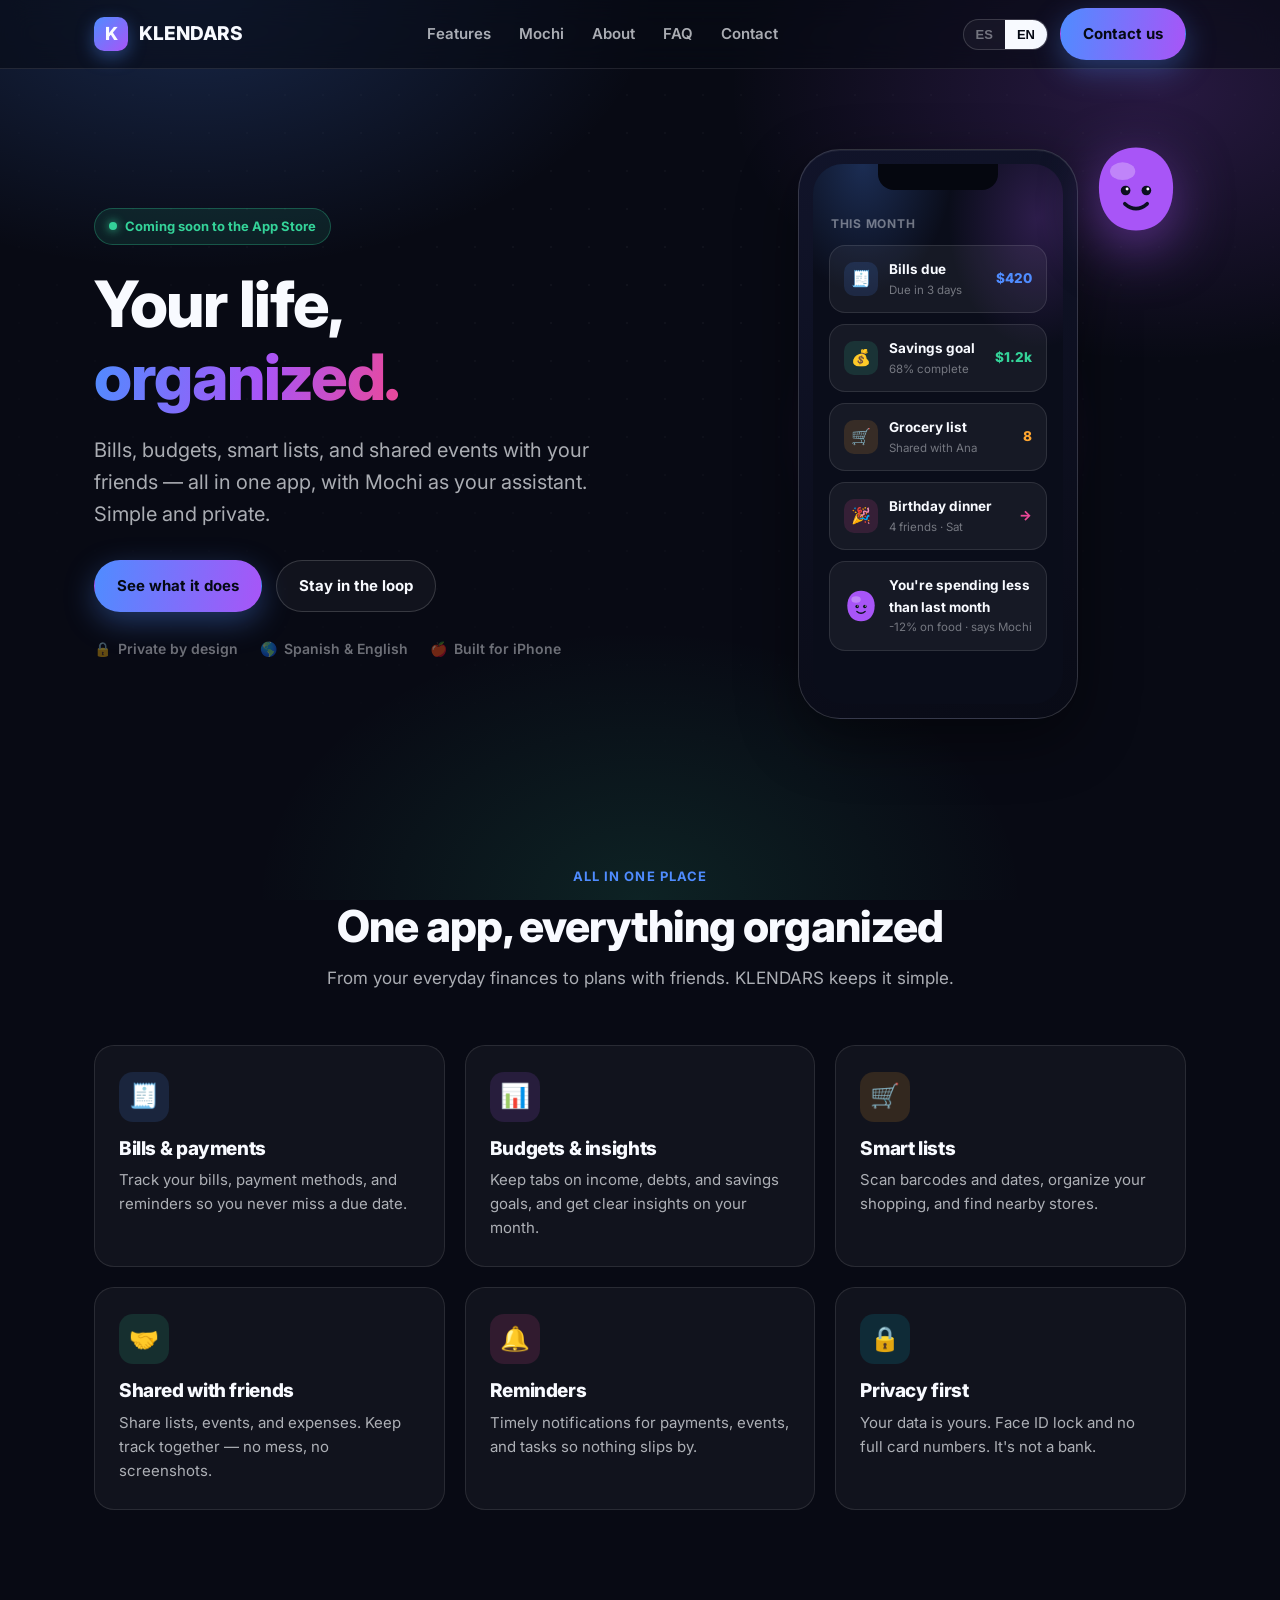
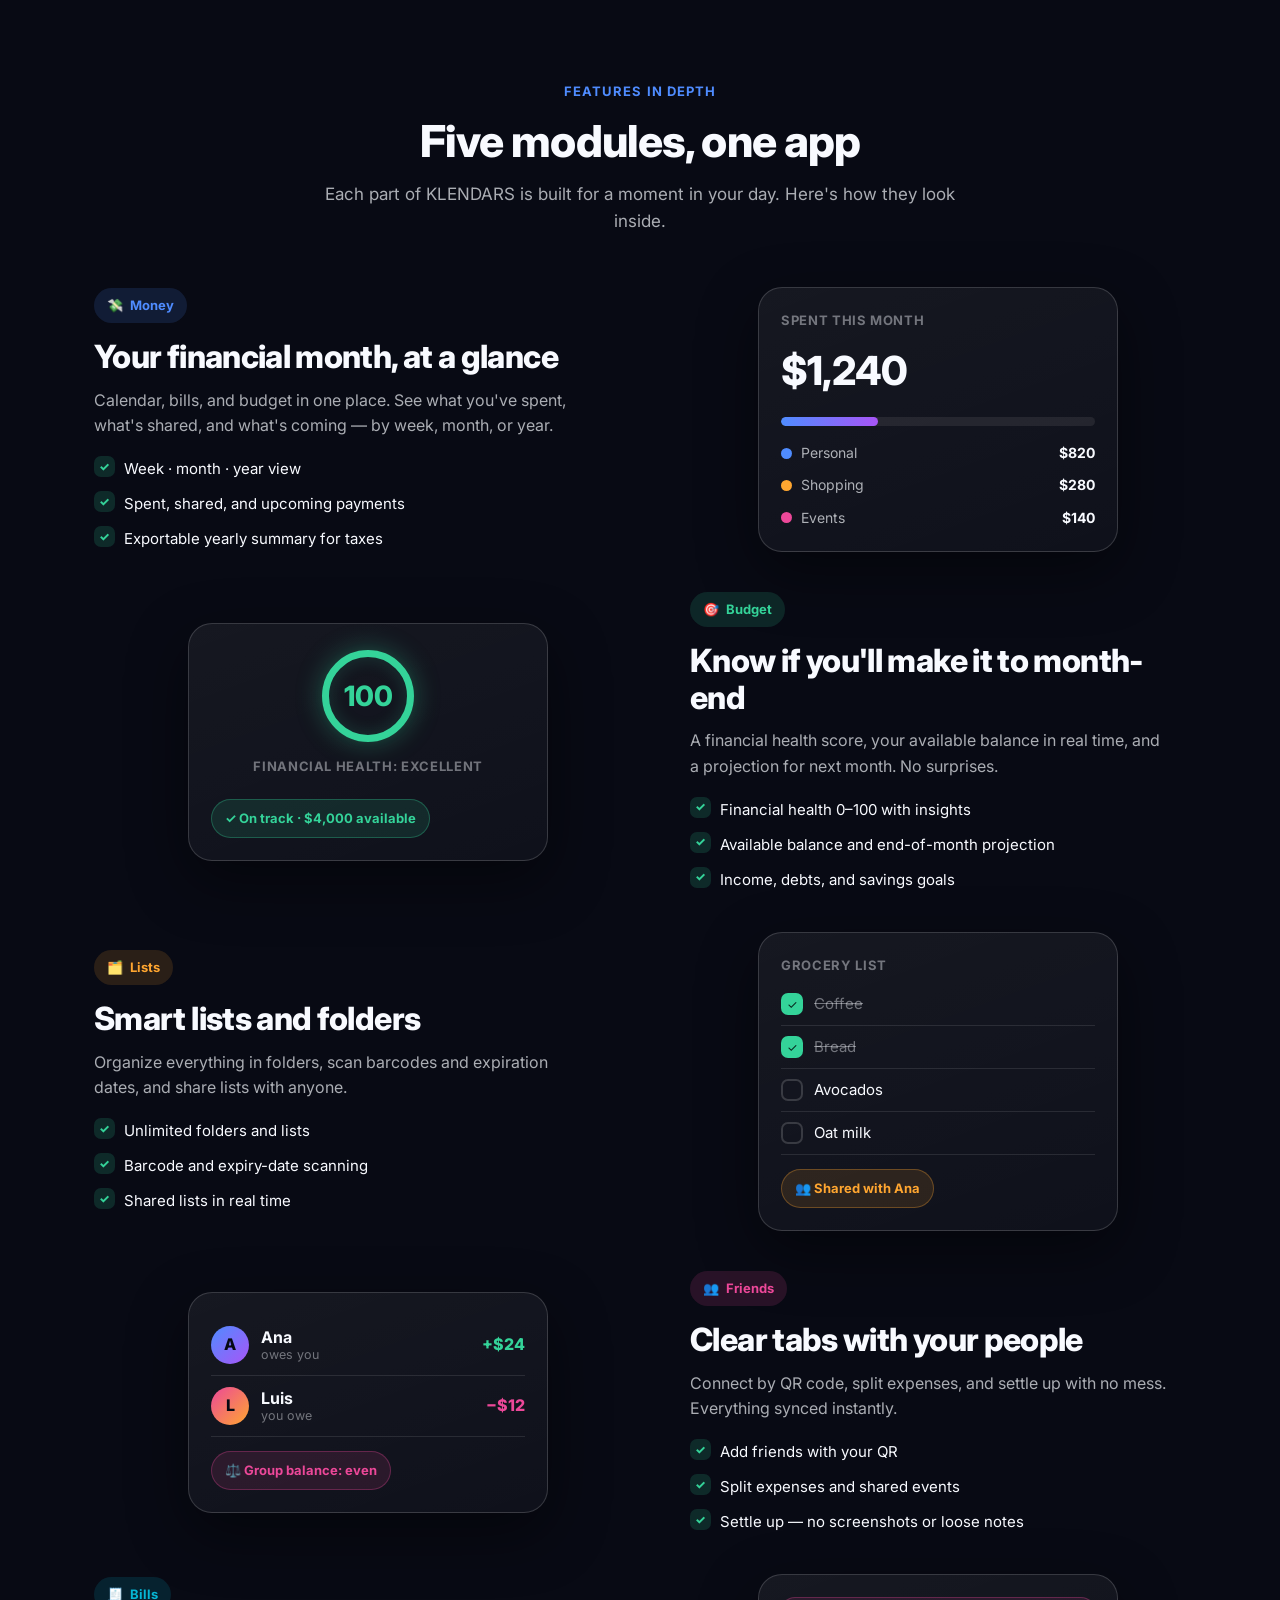
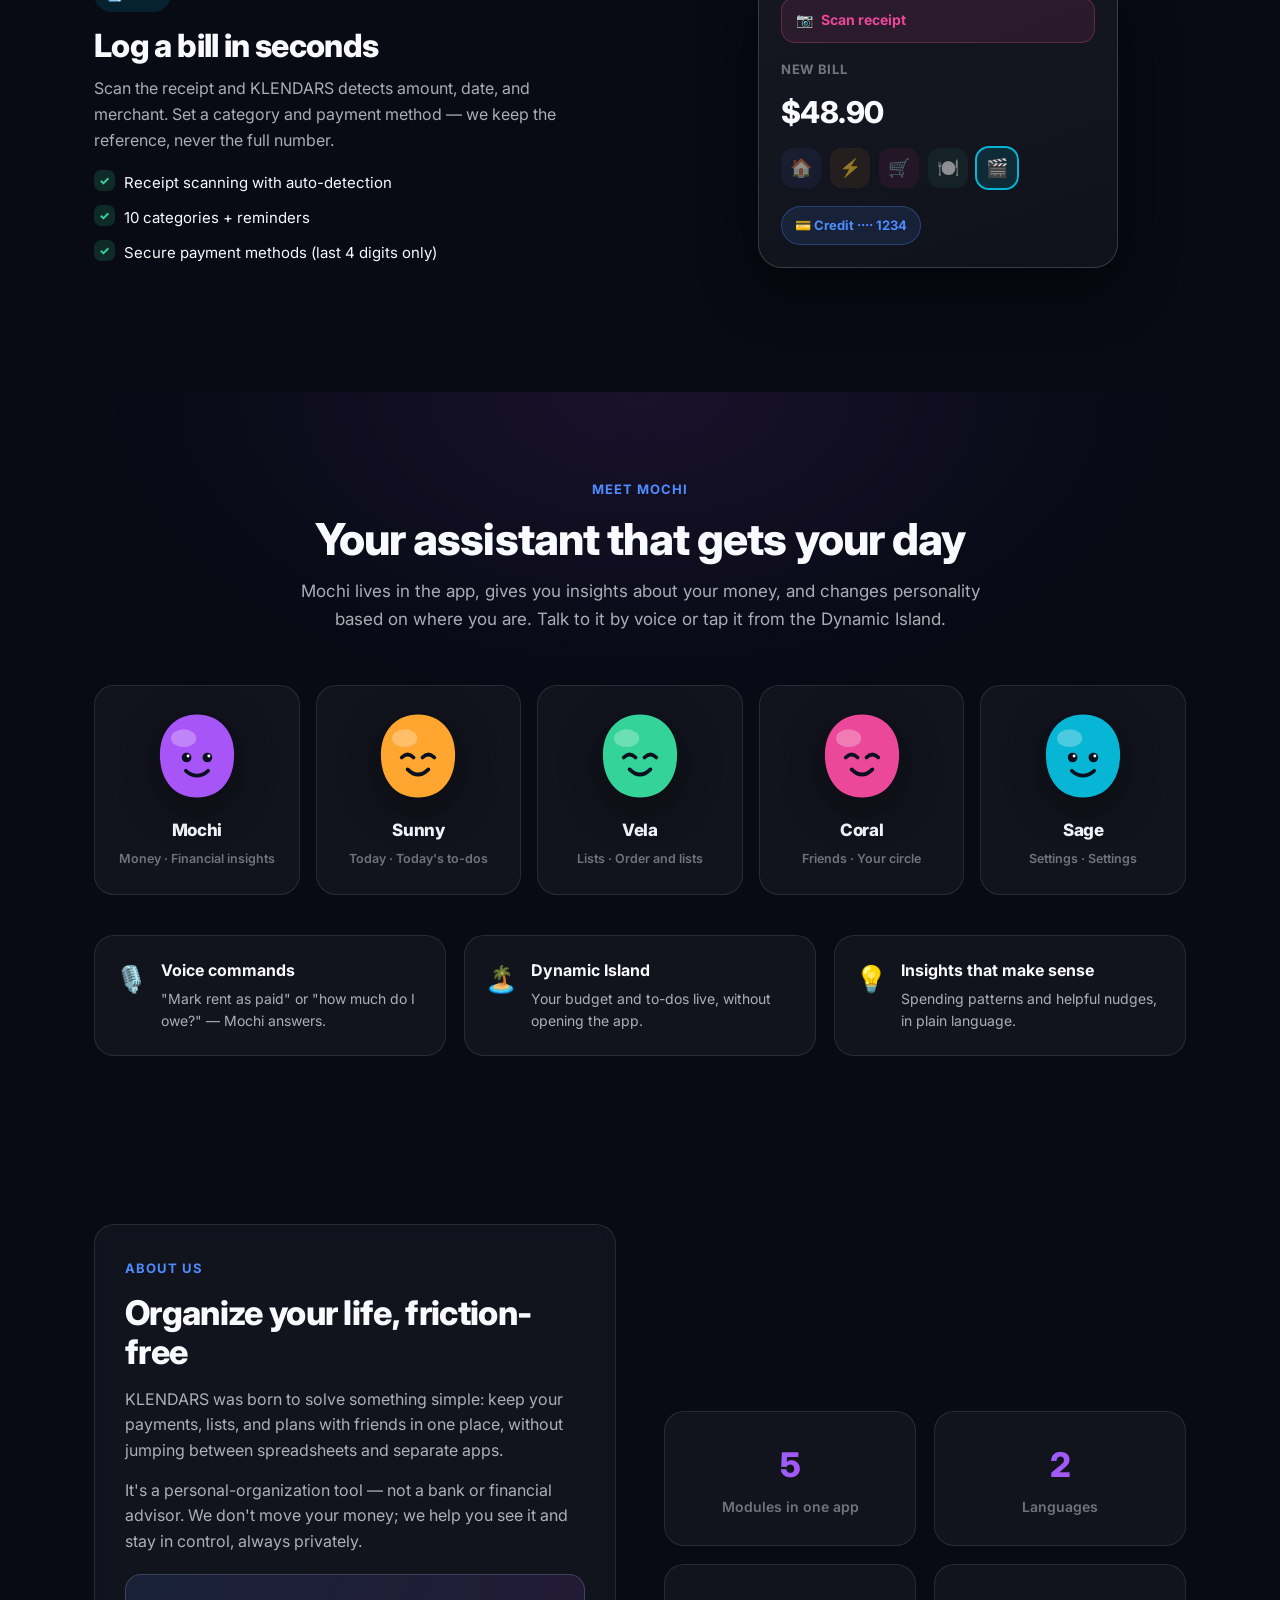
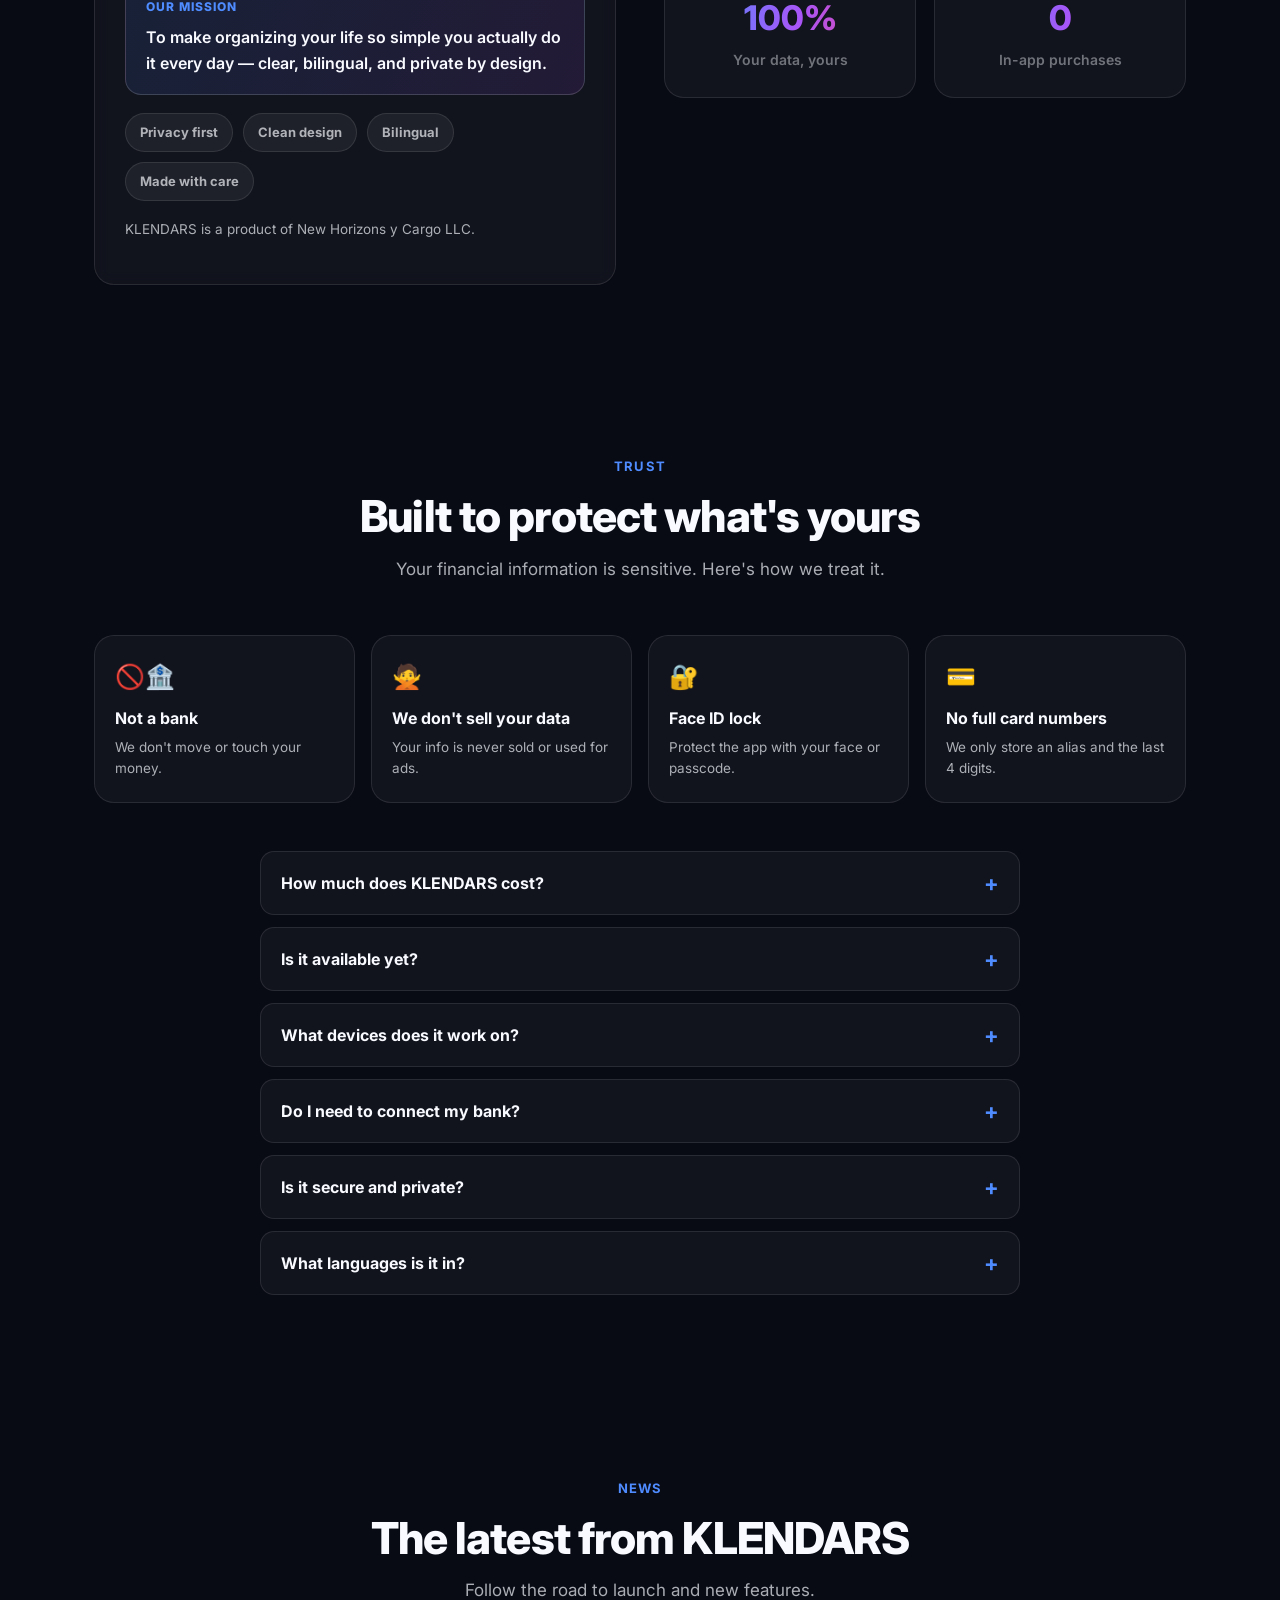
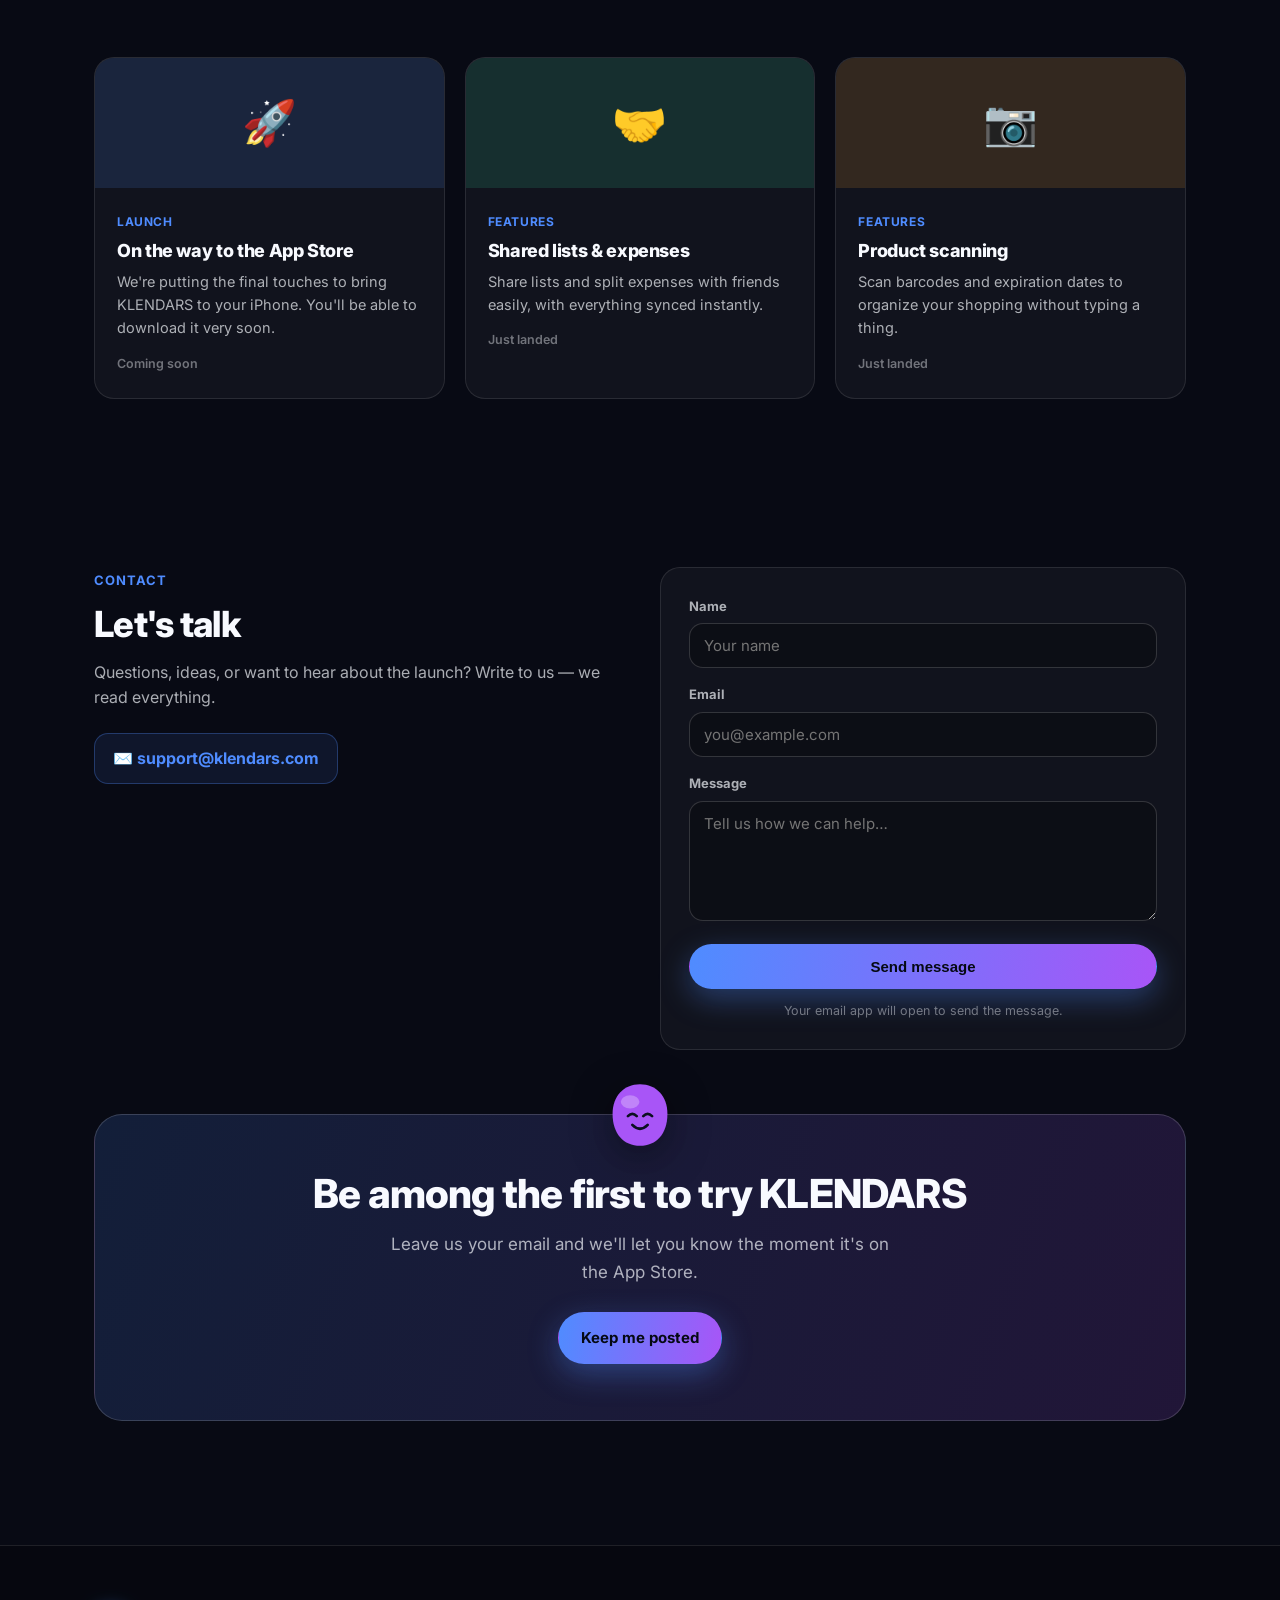
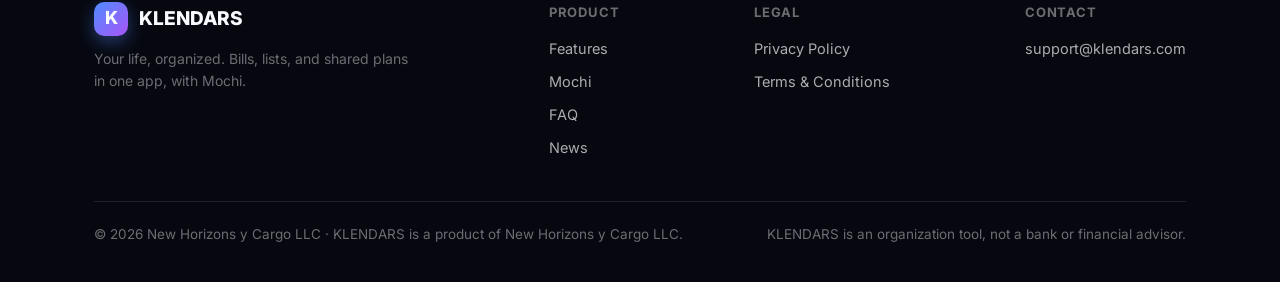
==== index.html @ a45c6396 "Add files via upload" ====
<!DOCTYPE html>
<html lang="es">
<head>
  <meta charset="UTF-8" />
  <meta name="viewport" content="width=device-width, initial-scale=1.0" />
  <title>KLENDARS — Tu vida, organizada</title>
  <meta name="description" content="KLENDARS: organiza tus cuentas, presupuestos, listas, compras y eventos compartidos en una sola app, con Mochi, tu asistente. Próximamente en la App Store." />
  <meta name="theme-color" content="#080A14" />

  <!-- Open Graph -->
  <meta property="og:title" content="KLENDARS — Tu vida, organizada" />
  <meta property="og:description" content="Cuentas, presupuestos, listas y eventos compartidos en una sola app, con Mochi, tu asistente. Próximamente en la App Store." />
  <meta property="og:type" content="website" />
  <meta property="og:url" content="https://klendars.com" />

  <link rel="icon" href="data:image/svg+xml,<svg xmlns='http://www.w3.org/2000/svg' viewBox='0 0 100 100'><rect width='100' height='100' rx='24' fill='%234F8CFF'/><text x='50' y='70' font-size='58' text-anchor='middle' fill='white' font-family='Arial'>K</text></svg>" />
  <link rel="preconnect" href="https://fonts.googleapis.com" />
  <link rel="preconnect" href="https://fonts.gstatic.com" crossorigin />
  <link href="https://fonts.googleapis.com/css2?family=Inter:wght@400;600;700;800&display=swap" rel="stylesheet" />
  <link rel="stylesheet" href="styles.css" />
</head>
<body>
  <div class="aurora"></div>

  <!-- ============ MOCHI SVG (reutilizable) ============ -->
  <svg width="0" height="0" style="position:absolute" aria-hidden="true">
    <symbol id="mochi" viewBox="0 0 120 124">
      <path d="M60 6 C90 6 110 28 110 60 C110 96 90 118 60 118 C30 118 10 96 10 60 C10 28 30 6 60 6 Z" fill="currentColor"/>
      <ellipse cx="42" cy="38" rx="17" ry="12" fill="rgba(255,255,255,.28)"/>
      <circle cx="46" cy="64" r="6.5" fill="#0b1020"/>
      <circle cx="74" cy="64" r="6.5" fill="#0b1020"/>
      <circle cx="48" cy="62" r="2" fill="#fff"/>
      <circle cx="76" cy="62" r="2" fill="#fff"/>
      <path d="M45 82 Q60 95 75 82" stroke="#0b1020" stroke-width="5" fill="none" stroke-linecap="round"/>
    </symbol>
    <symbol id="mochi-happy" viewBox="0 0 120 124">
      <path d="M60 6 C90 6 110 28 110 60 C110 96 90 118 60 118 C30 118 10 96 10 60 C10 28 30 6 60 6 Z" fill="currentColor"/>
      <ellipse cx="42" cy="38" rx="17" ry="12" fill="rgba(255,255,255,.28)"/>
      <path d="M38 64 Q46 56 54 64" stroke="#0b1020" stroke-width="5" fill="none" stroke-linecap="round"/>
      <path d="M66 64 Q74 56 82 64" stroke="#0b1020" stroke-width="5" fill="none" stroke-linecap="round"/>
      <path d="M46 80 Q60 94 74 80" stroke="#0b1020" stroke-width="5" fill="none" stroke-linecap="round"/>
    </symbol>
  </svg>

  <!-- ============ NAV ============ -->
  <header class="nav">
    <div class="container nav-inner">
      <a href="#" class="brand">
        <span class="logo">K</span> KLENDARS
      </a>
      <nav class="nav-links" id="navLinks">
        <a href="#features" data-i18n="nav.features">Funciones</a>
        <a href="#mochi-sec" data-i18n="nav.mochi">Mochi</a>
        <a href="#about" data-i18n="nav.about">Quiénes somos</a>
        <a href="#faq" data-i18n="nav.faq">FAQ</a>
        <a href="#contact" data-i18n="nav.contact">Contacto</a>
      </nav>
      <div class="nav-actions">
        <div class="lang-toggle" role="group" aria-label="Idioma / Language">
          <button data-lang="es" class="active">ES</button>
          <button data-lang="en">EN</button>
        </div>
        <a href="#contact" class="btn btn-primary" data-i18n="nav.cta">Contáctanos</a>
        <button class="nav-toggle" id="navToggle" aria-label="Menú">☰</button>
      </div>
    </div>
  </header>

  <main>
    <!-- ============ HERO ============ -->
    <section class="hero">
      <div class="container hero-grid">
        <div class="hero-copy reveal">
          <span class="badge-soon"><span class="dot"></span><span data-i18n="hero.badge">Próximamente en la App Store</span></span>
          <h1><span data-i18n="hero.title1">Tu vida,</span> <span class="gradient-text" data-i18n="hero.title2">organizada.</span></h1>
          <p class="lead" data-i18n="hero.lead">Cuentas, presupuestos, listas inteligentes y eventos compartidos con tus amigos — todo en una sola app, con Mochi como tu asistente. Simple y privada.</p>
          <div class="hero-cta">
            <a href="#features" class="btn btn-primary" data-i18n="hero.cta1">Descubre qué hace</a>
            <a href="#contact" class="btn btn-ghost" data-i18n="hero.cta2">Mantente al tanto</a>
          </div>
          <div class="hero-trust">
            <span>🔒 <span data-i18n="hero.trust1">Privada por diseño</span></span>
            <span>🌎 <span data-i18n="hero.trust2">Español e inglés</span></span>
            <span>🍎 <span data-i18n="hero.trust3">Para iPhone</span></span>
          </div>
        </div>

        <div class="phone-wrap reveal">
          <div class="phone-glow"></div>
          <svg class="mochi-float" style="color:var(--accent)" aria-hidden="true"><use href="#mochi"/></svg>
          <div class="phone">
            <div class="notch"></div>
            <div class="phone-screen">
              <div class="mock-h" data-i18n="mock.title">Resumen del mes</div>
              <div class="mock-card">
                <div class="mock-ic tint-blue">🧾</div>
                <div><div class="t" data-i18n="mock.bill">Cuentas por pagar</div><div class="s" data-i18n="mock.bill.s">Vence en 3 días</div></div>
                <div class="amt" style="color:var(--primary)">$420</div>
              </div>
              <div class="mock-card">
                <div class="mock-ic tint-green">💰</div>
                <div><div class="t" data-i18n="mock.save">Meta de ahorro</div><div class="s" data-i18n="mock.save.s">68% completada</div></div>
                <div class="amt" style="color:var(--lime)">$1.2k</div>
              </div>
              <div class="mock-card">
                <div class="mock-ic tint-amber">🛒</div>
                <div><div class="t" data-i18n="mock.list">Lista del súper</div><div class="s" data-i18n="mock.list.s">Compartida con Ana</div></div>
                <div class="amt" style="color:var(--amber)">8</div>
              </div>
              <div class="mock-card">
                <div class="mock-ic tint-magenta">🎉</div>
                <div><div class="t" data-i18n="mock.event">Cena de cumpleaños</div><div class="s" data-i18n="mock.event.s">4 amigos · sáb</div></div>
                <div class="amt" style="color:var(--magenta)">→</div>
              </div>
              <div class="mock-card mock-mochi">
                <svg class="mock-blob" style="color:var(--accent)" aria-hidden="true"><use href="#mochi"/></svg>
                <div><div class="t" data-i18n="mock.insight">Gastas menos que el mes pasado</div><div class="s" data-i18n="mock.insight.s">-12% en comida · dice Mochi</div></div>
              </div>
            </div>
          </div>
        </div>
      </div>
    </section>

    <!-- ============ FEATURES (overview) ============ -->
    <section id="features">
      <div class="container">
        <div class="section-head reveal">
          <span class="eyebrow" data-i18n="features.eyebrow">Todo en un lugar</span>
          <h2 data-i18n="features.title">Una app, todo organizado</h2>
          <p data-i18n="features.sub">Desde tus finanzas del día a día hasta los planes con amigos. KLENDARS lo mantiene simple.</p>
        </div>
        <div class="features-grid">
          <div class="feature reveal">
            <div class="ic tint-blue">🧾</div>
            <h3 data-i18n="feat.finance.t">Cuentas y pagos</h3>
            <p data-i18n="feat.finance.d">Registra tus cuentas, métodos de pago y recordatorios para no olvidar ningún vencimiento.</p>
          </div>
          <div class="feature reveal">
            <div class="ic tint-purple">📊</div>
            <h3 data-i18n="feat.budget.t">Presupuestos e ideas</h3>
            <p data-i18n="feat.budget.d">Lleva ingresos, deudas y metas de ahorro, y recibe ideas claras sobre cómo va tu mes.</p>
          </div>
          <div class="feature reveal">
            <div class="ic tint-amber">🛒</div>
            <h3 data-i18n="feat.lists.t">Listas inteligentes</h3>
            <p data-i18n="feat.lists.d">Escanea códigos de barras y fechas, organiza tus compras y encuentra tiendas cercanas.</p>
          </div>
          <div class="feature reveal">
            <div class="ic tint-green">🤝</div>
            <h3 data-i18n="feat.shared.t">Compartido con amigos</h3>
            <p data-i18n="feat.shared.d">Comparte listas, eventos y gastos. Lleven juntos la cuenta sin enredos ni capturas de pantalla.</p>
          </div>
          <div class="feature reveal">
            <div class="ic tint-magenta">🔔</div>
            <h3 data-i18n="feat.remind.t">Recordatorios</h3>
            <p data-i18n="feat.remind.d">Notificaciones a tiempo para pagos, eventos y tareas, para que nada se te escape.</p>
          </div>
          <div class="feature reveal">
            <div class="ic tint-cyan">🔒</div>
            <h3 data-i18n="feat.privacy.t">Privacidad primero</h3>
            <p data-i18n="feat.privacy.d">Tus datos son tuyos. Bloqueo con Face ID y sin números de tarjeta completos. No es un banco.</p>
          </div>
        </div>
      </div>
    </section>

    <!-- ============ DEEP FEATURES (funciones a fondo) ============ -->
    <section id="deep">
      <div class="container">
        <div class="section-head reveal">
          <span class="eyebrow" data-i18n="deep.eyebrow">Funciones a fondo</span>
          <h2 data-i18n="deep.title">Cinco módulos, una sola app</h2>
          <p data-i18n="deep.sub">Cada parte de KLENDARS está pensada para un momento de tu día. Así se ven por dentro.</p>
        </div>

        <!-- 1. Money / Calendario -->
        <div class="deep-row reveal">
          <div class="deep-text">
            <span class="deep-tag tint-blue">💸 <span data-i18n="deep.money.tag">Money</span></span>
            <h3 data-i18n="deep.money.t">Tu mes financiero, de un vistazo</h3>
            <p data-i18n="deep.money.d">Calendario, facturas y presupuesto en un mismo lugar. Mira lo gastado, lo compartido y lo que viene — por semana, mes o año.</p>
            <ul class="deep-list">
              <li data-i18n="deep.money.l1">Vista semana · mes · año</li>
              <li data-i18n="deep.money.l2">Gastado, compartido y próximos pagos</li>
              <li data-i18n="deep.money.l3">Resumen anual exportable para impuestos</li>
            </ul>
          </div>
          <div class="deep-visual">
            <div class="mini-card">
              <div class="mini-h" data-i18n="deep.money.mh">Gastado este mes</div>
              <div class="mini-amt">$1,240</div>
              <div class="mini-bar"><span style="width:31%"></span></div>
              <div class="mini-rows">
                <div><span class="dotc tint-blue"></span><span data-i18n="deep.money.r1">Personal</span><b>$820</b></div>
                <div><span class="dotc tint-amber"></span><span data-i18n="deep.money.r2">Compras</span><b>$280</b></div>
                <div><span class="dotc tint-magenta"></span><span data-i18n="deep.money.r3">Eventos</span><b>$140</b></div>
              </div>
            </div>
          </div>
        </div>

        <!-- 2. Presupuesto / salud financiera -->
        <div class="deep-row reverse reveal">
          <div class="deep-text">
            <span class="deep-tag tint-green">🎯 <span data-i18n="deep.budget.tag">Presupuesto</span></span>
            <h3 data-i18n="deep.budget.t">Sabe si llegas a fin de mes</h3>
            <p data-i18n="deep.budget.d">Un puntaje de salud financiera, tu disponible en tiempo real y una proyección del próximo mes. Sin sorpresas.</p>
            <ul class="deep-list">
              <li data-i18n="deep.budget.l1">Salud financiera 0–100 con insights</li>
              <li data-i18n="deep.budget.l2">Disponible y proyección al cierre</li>
              <li data-i18n="deep.budget.l3">Ingresos, deudas y metas de ahorro</li>
            </ul>
          </div>
          <div class="deep-visual">
            <div class="mini-card">
              <div class="health-ring"><div class="ring-num">100</div></div>
              <div class="mini-h center" data-i18n="deep.budget.mh">Salud financiera: Excelente</div>
              <div class="mini-pill green" data-i18n="deep.budget.pill">✓ En ruta · $4,000 disponible</div>
            </div>
          </div>
        </div>

        <!-- 3. Listas -->
        <div class="deep-row reveal">
          <div class="deep-text">
            <span class="deep-tag tint-amber">🗂️ <span data-i18n="deep.lists.tag">Listas</span></span>
            <h3 data-i18n="deep.lists.t">Listas inteligentes y carpetas</h3>
            <p data-i18n="deep.lists.d">Organiza todo por carpetas, escanea códigos de barras y fechas de caducidad, y comparte listas con quien quieras.</p>
            <ul class="deep-list">
              <li data-i18n="deep.lists.l1">Carpetas y listas ilimitadas</li>
              <li data-i18n="deep.lists.l2">Escaneo de código de barras y caducidad</li>
              <li data-i18n="deep.lists.l3">Listas compartidas en tiempo real</li>
            </ul>
          </div>
          <div class="deep-visual">
            <div class="mini-card">
              <div class="mini-h" data-i18n="deep.lists.mh">Lista del súper</div>
              <div class="check-row done"><span class="cbox">✓</span><span data-i18n="deep.lists.i1">Café</span></div>
              <div class="check-row done"><span class="cbox">✓</span><span data-i18n="deep.lists.i2">Pan</span></div>
              <div class="check-row"><span class="cbox"></span><span data-i18n="deep.lists.i3">Aguacates</span></div>
              <div class="check-row"><span class="cbox"></span><span data-i18n="deep.lists.i4">Leche de avena</span></div>
              <div class="mini-pill amber" data-i18n="deep.lists.pill">👥 Compartida con Ana</div>
            </div>
          </div>
        </div>

        <!-- 4. Amigos / gastos compartidos -->
        <div class="deep-row reverse reveal">
          <div class="deep-text">
            <span class="deep-tag tint-magenta">👥 <span data-i18n="deep.friends.tag">Amigos</span></span>
            <h3 data-i18n="deep.friends.t">Cuentas claras con tu gente</h3>
            <p data-i18n="deep.friends.d">Conecta por código QR, divide gastos y salda cuentas sin enredos. Todo sincronizado al instante.</p>
            <ul class="deep-list">
              <li data-i18n="deep.friends.l1">Agrega amigos con tu QR</li>
              <li data-i18n="deep.friends.l2">Divide gastos y eventos compartidos</li>
              <li data-i18n="deep.friends.l3">Salda cuentas — sin capturas ni notas sueltas</li>
            </ul>
          </div>
          <div class="deep-visual">
            <div class="mini-card">
              <div class="friend-row"><span class="av">A</span><div><b>Ana</b><span data-i18n="deep.friends.r1">te debe</span></div><span class="bal pos">+$24</span></div>
              <div class="friend-row"><span class="av av2">L</span><div><b>Luis</b><span data-i18n="deep.friends.r2">le debes</span></div><span class="bal neg">−$12</span></div>
              <div class="mini-pill magenta" data-i18n="deep.friends.pill">⚖️ Saldo del grupo: equilibrado</div>
            </div>
          </div>
        </div>

        <!-- 5. Facturas / escaneo -->
        <div class="deep-row reveal">
          <div class="deep-text">
            <span class="deep-tag tint-cyan">🧾 <span data-i18n="deep.bills.tag">Facturas</span></span>
            <h3 data-i18n="deep.bills.t">Registra una factura en segundos</h3>
            <p data-i18n="deep.bills.d">Escanea el recibo y KLENDARS detecta monto, fecha y comercio. Asigna categoría y método de pago — guardamos la referencia, nunca el número completo.</p>
            <ul class="deep-list">
              <li data-i18n="deep.bills.l1">Escaneo de recibo con detección automática</li>
              <li data-i18n="deep.bills.l2">10 categorías + recordatorios</li>
              <li data-i18n="deep.bills.l3">Métodos de pago seguros (solo últimos 4 dígitos)</li>
            </ul>
          </div>
          <div class="deep-visual">
            <div class="mini-card">
              <div class="scan-banner">📷 <span data-i18n="deep.bills.scan">Escanear recibo</span></div>
              <div class="mini-h" data-i18n="deep.bills.mh">Nueva factura</div>
              <div class="mini-amt small">$48.90</div>
              <div class="cat-row">
                <span class="cat tint-blue">🏠</span><span class="cat tint-amber">⚡</span>
                <span class="cat tint-magenta">🛒</span><span class="cat tint-green">🍽️</span>
                <span class="cat tint-cyan active">🎬</span>
              </div>
              <div class="mini-pill blue" data-i18n="deep.bills.pill">💳 Crédito ···· 1234</div>
            </div>
          </div>
        </div>
      </div>
    </section>

    <!-- ============ MOCHI ============ -->
    <section id="mochi-sec" class="mochi-section">
      <div class="container">
        <div class="section-head reveal">
          <span class="eyebrow" data-i18n="mochi.eyebrow">Conoce a Mochi</span>
          <h2 data-i18n="mochi.title">Tu asistente que entiende tu día</h2>
          <p data-i18n="mochi.sub">Mochi vive en la app, te da ideas sobre tu dinero y cambia de personalidad según dónde estés. Háblale por voz o tócalo desde la Isla Dinámica.</p>
        </div>

        <div class="mochi-grid">
          <div class="mochi-card reveal">
            <svg class="mochi-blob lg" style="color:var(--accent)" aria-hidden="true"><use href="#mochi"/></svg>
            <h3>Mochi</h3>
            <span class="mochi-role" data-i18n="mochi.money">Money · Análisis financiero</span>
          </div>
          <div class="mochi-card reveal">
            <svg class="mochi-blob lg" style="color:var(--amber)" aria-hidden="true"><use href="#mochi-happy"/></svg>
            <h3>Sunny</h3>
            <span class="mochi-role" data-i18n="mochi.today">Today · Pendientes del día</span>
          </div>
          <div class="mochi-card reveal">
            <svg class="mochi-blob lg" style="color:var(--lime)" aria-hidden="true"><use href="#mochi-happy"/></svg>
            <h3>Vela</h3>
            <span class="mochi-role" data-i18n="mochi.lists">Lists · Orden y listas</span>
          </div>
          <div class="mochi-card reveal">
            <svg class="mochi-blob lg" style="color:var(--magenta)" aria-hidden="true"><use href="#mochi-happy"/></svg>
            <h3>Coral</h3>
            <span class="mochi-role" data-i18n="mochi.friends">Friends · Tu círculo</span>
          </div>
          <div class="mochi-card reveal">
            <svg class="mochi-blob lg" style="color:var(--cyan)" aria-hidden="true"><use href="#mochi"/></svg>
            <h3>Sage</h3>
            <span class="mochi-role" data-i18n="mochi.settings">Settings · Configuración</span>
          </div>
        </div>

        <div class="mochi-feats reveal">
          <div class="mochi-feat"><span>🎙️</span><div><b data-i18n="mochi.f1.t">Comandos de voz</b><p data-i18n="mochi.f1.d">"Marca la renta como pagada" o "¿cuánto debo?" — Mochi te responde.</p></div></div>
          <div class="mochi-feat"><span>🏝️</span><div><b data-i18n="mochi.f2.t">Isla Dinámica</b><p data-i18n="mochi.f2.d">Tu presupuesto y pendientes en vivo, sin abrir la app.</p></div></div>
          <div class="mochi-feat"><span>💡</span><div><b data-i18n="mochi.f3.t">Ideas con sentido</b><p data-i18n="mochi.f3.d">Patrones de gasto y avisos útiles, en lenguaje claro.</p></div></div>
        </div>
      </div>
    </section>

    <!-- ============ ABOUT / objetivo ============ -->
    <section id="about">
      <div class="container about-grid">
        <div class="about-card reveal">
          <span class="eyebrow" data-i18n="about.eyebrow">Quiénes somos</span>
          <h2 data-i18n="about.title">Organizar tu vida, sin fricción</h2>
          <p data-i18n="about.p1">KLENDARS nace para resolver algo simple: tener tus pagos, listas y planes con amigos en un mismo lugar, sin saltar entre hojas de cálculo y apps separadas.</p>
          <p data-i18n="about.p2">Es una herramienta de organización personal — no un banco ni asesoría financiera. No movemos tu dinero; te ayudamos a verlo y llevar el control, siempre de forma privada.</p>
          <div class="mission">
            <span class="mission-label" data-i18n="about.mission.l">Nuestro objetivo</span>
            <p data-i18n="about.mission.d">Que organizar tu vida sea tan simple que de verdad lo hagas cada día — claro, bilingüe y privado por diseño.</p>
          </div>
          <div class="pill-row">
            <span class="pill" data-i18n="about.pill1">Privacidad primero</span>
            <span class="pill" data-i18n="about.pill2">Diseño claro</span>
            <span class="pill" data-i18n="about.pill3">Bilingüe</span>
            <span class="pill" data-i18n="about.pill4">Hecho con cariño</span>
          </div>
          <p class="company-line" data-i18n="about.company">KLENDARS es un producto de New Horizons y Cargo LLC.</p>
        </div>
        <div class="stats reveal">
          <div class="stat"><div class="n gradient-text">5</div><div class="l" data-i18n="about.stat1">Módulos en una app</div></div>
          <div class="stat"><div class="n gradient-text">2</div><div class="l" data-i18n="about.stat2">Idiomas</div></div>
          <div class="stat"><div class="n gradient-text">100%</div><div class="l" data-i18n="about.stat3">Tus datos, tuyos</div></div>
          <div class="stat"><div class="n gradient-text">0</div><div class="l" data-i18n="about.stat4">Compras dentro de la app</div></div>
        </div>
      </div>
    </section>

    <!-- ============ TRUST + FAQ ============ -->
    <section id="faq">
      <div class="container">
        <div class="section-head reveal">
          <span class="eyebrow" data-i18n="trust.eyebrow">Confianza</span>
          <h2 data-i18n="trust.title">Pensada para cuidar lo tuyo</h2>
          <p data-i18n="trust.sub">Tu información financiera es sensible. Así la tratamos.</p>
        </div>
        <div class="trust-row reveal">
          <div class="trust-badge"><span>🚫🏦</span><b data-i18n="trust.b1">No es un banco</b><p data-i18n="trust.b1d">No movemos ni tocamos tu dinero.</p></div>
          <div class="trust-badge"><span>🙅</span><b data-i18n="trust.b2">No vendemos tus datos</b><p data-i18n="trust.b2d">Tu información no se vende ni se usa para anuncios.</p></div>
          <div class="trust-badge"><span>🔐</span><b data-i18n="trust.b3">Bloqueo con Face ID</b><p data-i18n="trust.b3d">Protege la app con tu rostro o código.</p></div>
          <div class="trust-badge"><span>💳</span><b data-i18n="trust.b4">Sin tarjetas completas</b><p data-i18n="trust.b4d">Solo guardamos un alias y los últimos 4 dígitos.</p></div>
        </div>

        <div class="faq-wrap reveal">
          <div class="faq-item">
            <button class="faq-q"><span data-i18n="faq.q1">¿Cuánto cuesta KLENDARS?</span><span class="faq-ic">+</span></button>
            <div class="faq-a"><p data-i18n="faq.a1">KLENDARS es una app de pago única en la App Store, sin compras dentro de la app ni suscripciones. Pagas una vez y listo.</p></div>
          </div>
          <div class="faq-item">
            <button class="faq-q"><span data-i18n="faq.q2">¿Ya está disponible?</span><span class="faq-ic">+</span></button>
            <div class="faq-a"><p data-i18n="faq.a2">Estamos en los últimos detalles antes de publicarla. Déjanos tu correo y te avisamos en cuanto esté en la App Store.</p></div>
          </div>
          <div class="faq-item">
            <button class="faq-q"><span data-i18n="faq.q3">¿En qué dispositivos funciona?</span><span class="faq-ic">+</span></button>
            <div class="faq-a"><p data-i18n="faq.a3">KLENDARS está hecha para iPhone, con widgets, Isla Dinámica y Live Activities. Tu información se sincroniza entre tus dispositivos.</p></div>
          </div>
          <div class="faq-item">
            <button class="faq-q"><span data-i18n="faq.q4">¿Necesito conectar mi banco?</span><span class="faq-ic">+</span></button>
            <div class="faq-a"><p data-i18n="faq.a4">No. KLENDARS no se conecta a tu banco ni mueve dinero. Tú registras lo que quieres llevar — es una herramienta de organización, no un banco.</p></div>
          </div>
          <div class="faq-item">
            <button class="faq-q"><span data-i18n="faq.q5">¿Es seguro y privado?</span><span class="faq-ic">+</span></button>
            <div class="faq-a"><p data-i18n="faq.a5">Sí. Bloqueo con Face ID, no guardamos números de tarjeta completos, y no vendemos tus datos. Puedes borrar tu cuenta y tu información cuando quieras.</p></div>
          </div>
          <div class="faq-item">
            <button class="faq-q"><span data-i18n="faq.q6">¿En qué idiomas está?</span><span class="faq-ic">+</span></button>
            <div class="faq-a"><p data-i18n="faq.a6">En español e inglés. La app sigue el idioma de tu iPhone automáticamente.</p></div>
          </div>
        </div>
      </div>
    </section>

    <!-- ============ NEWS ============ -->
    <section id="news">
      <div class="container">
        <div class="section-head reveal">
          <span class="eyebrow" data-i18n="news.eyebrow">Novedades</span>
          <h2 data-i18n="news.title">Lo último de KLENDARS</h2>
          <p data-i18n="news.sub">Sigue el camino hacia el lanzamiento y las nuevas funciones.</p>
        </div>
        <div class="news-grid">
          <article class="news-card reveal">
            <div class="news-cover tint-blue">🚀</div>
            <div class="news-body">
              <span class="news-tag" data-i18n="news1.tag">Lanzamiento</span>
              <h3 data-i18n="news1.title">Camino a la App Store</h3>
              <p data-i18n="news1.body">Estamos en los últimos detalles para llevar KLENDARS a tu iPhone. Muy pronto podrás descargarla.</p>
              <div class="news-date" data-i18n="news1.date">Próximamente</div>
            </div>
          </article>
          <article class="news-card reveal">
            <div class="news-cover tint-green">🤝</div>
            <div class="news-body">
              <span class="news-tag" data-i18n="news2.tag">Funciones</span>
              <h3 data-i18n="news2.title">Listas y gastos compartidos</h3>
              <p data-i18n="news2.body">Comparte listas y divide gastos con amigos de forma simple, con todo sincronizado al instante.</p>
              <div class="news-date" data-i18n="news2.date">Recién llegado</div>
            </div>
          </article>
          <article class="news-card reveal">
            <div class="news-cover tint-amber">📷</div>
            <div class="news-body">
              <span class="news-tag" data-i18n="news3.tag">Funciones</span>
              <h3 data-i18n="news3.title">Escaneo de productos</h3>
              <p data-i18n="news3.body">Escanea códigos de barras y fechas de caducidad para organizar tus compras sin escribir nada.</p>
              <div class="news-date" data-i18n="news3.date">Recién llegado</div>
            </div>
          </article>
        </div>
      </div>
    </section>

    <!-- ============ CONTACT ============ -->
    <section id="contact">
      <div class="container">
        <div class="contact-grid">
          <div class="contact-info reveal">
            <span class="eyebrow" data-i18n="contact.eyebrow">Contacto</span>
            <h2 data-i18n="contact.title">Hablemos</h2>
            <p data-i18n="contact.sub">¿Tienes dudas, ideas o quieres enterarte del lanzamiento? Escríbenos, leemos todo.</p>
            <a class="contact-link" href="mailto:support@klendars.com">✉️ support@klendars.com</a>
          </div>
          <form class="form reveal" id="contactForm">
            <div class="field">
              <label data-i18n="form.name">Nombre</label>
              <input type="text" id="cName" required data-i18n-ph="form.name.ph" placeholder="Tu nombre" />
            </div>
            <div class="field">
              <label data-i18n="form.email">Correo</label>
              <input type="email" id="cEmail" required data-i18n-ph="form.email.ph" placeholder="tucorreo@ejemplo.com" />
            </div>
            <div class="field">
              <label data-i18n="form.msg">Mensaje</label>
              <textarea id="cMsg" required data-i18n-ph="form.msg.ph" placeholder="Cuéntanos en qué podemos ayudarte…"></textarea>
            </div>
            <button type="submit" class="btn btn-primary" data-i18n="form.send">Enviar mensaje</button>
            <div class="form-note" data-i18n="form.note">Se abrirá tu app de correo para enviar el mensaje.</div>
          </form>
        </div>

        <div style="height:64px"></div>

        <div class="cta-band reveal">
          <svg class="mochi-blob cta-mochi" style="color:var(--accent)" aria-hidden="true"><use href="#mochi-happy"/></svg>
          <h2 data-i18n="cta.title">Sé de los primeros en probar KLENDARS</h2>
          <p data-i18n="cta.sub">Déjanos tu correo y te avisamos en cuanto esté disponible en la App Store.</p>
          <a href="mailto:support@klendars.com?subject=Quiero%20probar%20KLENDARS" class="btn btn-primary" data-i18n="cta.btn">Quiero enterarme</a>
        </div>
      </div>
    </section>
  </main>

  <!-- ============ FOOTER ============ -->
  <footer class="site">
    <div class="container">
      <div class="footer-grid">
        <div class="footer-brand">
          <a href="#" class="brand"><span class="logo">K</span> KLENDARS</a>
          <p data-i18n="footer.tagline">Tu vida, organizada. Cuentas, listas y planes compartidos en una sola app, con Mochi.</p>
        </div>
        <div class="footer-col">
          <h4 data-i18n="footer.product">Producto</h4>
          <a href="#features" data-i18n="nav.features">Funciones</a>
          <a href="#mochi-sec" data-i18n="nav.mochi">Mochi</a>
          <a href="#faq" data-i18n="nav.faq">FAQ</a>
          <a href="#news" data-i18n="nav.news">Novedades</a>
        </div>
        <div class="footer-col">
          <h4 data-i18n="footer.legal">Legal</h4>
          <a href="privacy.html" data-i18n="footer.privacy">Política de Privacidad</a>
          <a href="terms.html" data-i18n="footer.terms">Términos y Condiciones</a>
        </div>
        <div class="footer-col">
          <h4 data-i18n="footer.contacth">Contacto</h4>
          <a href="mailto:support@klendars.com">support@klendars.com</a>
        </div>
      </div>
      <div class="footer-bottom">
        <span>© <span id="year">2026</span> New Horizons y Cargo LLC · <span data-i18n="footer.productOf">KLENDARS es un producto de New Horizons y Cargo LLC.</span></span>
        <span data-i18n="footer.disclaimer">KLENDARS es una herramienta de organización, no un banco ni asesor financiero.</span>
      </div>
    </div>
  </footer>

  <script src="script.js"></script>
</body>
</html>
---- styles.css ----
/* =========================================================================
   KLENDARS — sitio web (klendars.com)
   Paleta y estética alineadas con la app (AppNeonTheme).
   Sin dependencias: vanilla CSS, hostable en cualquier sitio estático gratis.
   ========================================================================= */

:root {
  /* Marca (de AppNeonTheme.swift) */
  --primary: #4F8CFF;
  --accent:  #A855F7;
  --cyan:    #06B6D4;
  --magenta: #EC4899;
  --lime:    #34D399;
  --amber:   #FFA630;
  --danger:  #F44966;

  --bg:      #080A14;
  --bg-2:    #0d1020;
  --surface: rgba(255, 255, 255, 0.04);
  --surface-2: rgba(255, 255, 255, 0.06);
  --stroke:  rgba(255, 255, 255, 0.10);
  --stroke-2: rgba(255, 255, 255, 0.16);

  --text:    #F8FAFF;
  --text-2:  rgba(248, 250, 255, 0.68);
  --text-3:  rgba(248, 250, 255, 0.42);

  --radius:  20px;
  --radius-sm: 14px;
  --maxw:    1140px;
  --shadow:  0 20px 60px rgba(0, 0, 0, 0.45);
  --font:    "Inter", -apple-system, BlinkMacSystemFont, "Segoe UI", Roboto, Helvetica, Arial, sans-serif;
}

* { box-sizing: border-box; margin: 0; padding: 0; }

html { scroll-behavior: smooth; }

body {
  font-family: var(--font);
  background: var(--bg);
  color: var(--text);
  line-height: 1.6;
  -webkit-font-smoothing: antialiased;
  overflow-x: hidden;
}

/* Fondo aurora (gradientes radiales animados suaves) */
.aurora {
  position: fixed;
  inset: 0;
  z-index: -1;
  background:
    radial-gradient(60% 50% at 15% 0%, rgba(79, 140, 255, 0.22), transparent 60%),
    radial-gradient(55% 50% at 90% 10%, rgba(168, 85, 247, 0.20), transparent 60%),
    radial-gradient(50% 50% at 50% 100%, rgba(52, 211, 153, 0.12), transparent 60%),
    var(--bg);
}
.aurora::after {
  content: "";
  position: absolute;
  inset: 0;
  background-image: radial-gradient(rgba(255,255,255,0.04) 1px, transparent 1px);
  background-size: 38px 38px;
  mask-image: radial-gradient(80% 70% at 50% 30%, #000 0%, transparent 90%);
}

a { color: inherit; text-decoration: none; }
img { max-width: 100%; display: block; }

.container { width: 100%; max-width: var(--maxw); margin: 0 auto; padding: 0 24px; }

/* ---------- Tipografía ---------- */
h1, h2, h3 { line-height: 1.15; letter-spacing: -0.02em; font-weight: 800; }
.eyebrow {
  display: inline-block;
  font-size: 13px; font-weight: 700; letter-spacing: 0.08em;
  text-transform: uppercase;
  color: var(--primary);
  margin-bottom: 14px;
}
.gradient-text {
  background: linear-gradient(100deg, var(--primary), var(--accent) 55%, var(--magenta));
  -webkit-background-clip: text; background-clip: text;
  -webkit-text-fill-color: transparent;
}

/* ---------- Botones ---------- */
.btn {
  display: inline-flex; align-items: center; gap: 8px;
  padding: 13px 22px; border-radius: 999px;
  font-weight: 700; font-size: 15px; cursor: pointer;
  border: 1px solid transparent; transition: transform .15s ease, box-shadow .2s ease, background .2s ease;
  white-space: nowrap;
}
.btn:active { transform: translateY(1px); }
.btn-primary {
  color: #050913;
  background: linear-gradient(100deg, var(--primary), var(--accent));
  box-shadow: 0 10px 30px rgba(79, 140, 255, 0.35);
}
.btn-primary:hover { box-shadow: 0 14px 40px rgba(168, 85, 247, 0.45); transform: translateY(-2px); }
.btn-ghost {
  color: var(--text);
  background: var(--surface);
  border-color: var(--stroke-2);
}
.btn-ghost:hover { background: var(--surface-2); border-color: var(--primary); }

/* ---------- Navbar ---------- */
header.nav {
  position: sticky; top: 0; z-index: 50;
  backdrop-filter: blur(14px);
  background: rgba(8, 10, 20, 0.6);
  border-bottom: 1px solid var(--stroke);
}
.nav-inner { display: flex; align-items: center; justify-content: space-between; height: 68px; }
.brand { display: flex; align-items: center; gap: 11px; font-weight: 800; font-size: 19px; }
.brand .logo {
  width: 34px; height: 34px; border-radius: 10px;
  background: linear-gradient(135deg, var(--primary), var(--accent));
  display: grid; place-items: center; font-size: 18px; box-shadow: 0 6px 18px rgba(79,140,255,.4);
}
.nav-links { display: flex; align-items: center; gap: 28px; }
.nav-links a { color: var(--text-2); font-weight: 600; font-size: 15px; transition: color .15s; }
.nav-links a:hover { color: var(--text); }
.nav-actions { display: flex; align-items: center; gap: 12px; }

.lang-toggle {
  display: inline-flex; border: 1px solid var(--stroke-2); border-radius: 999px; overflow: hidden;
  background: var(--surface);
}
.lang-toggle button {
  background: none; border: none; color: var(--text-3); font-weight: 700; font-size: 13px;
  padding: 7px 12px; cursor: pointer; transition: all .15s;
}
.lang-toggle button.active { color: #050913; background: var(--text); }

.nav-toggle { display: none; background: none; border: none; color: var(--text); font-size: 26px; cursor: pointer; }

/* ---------- Hero ---------- */
.hero { padding: 80px 0 60px; }
.hero-grid { display: grid; grid-template-columns: 1.05fr 0.95fr; gap: 48px; align-items: center; }
.badge-soon {
  display: inline-flex; align-items: center; gap: 8px;
  padding: 7px 14px; border-radius: 999px; font-size: 13px; font-weight: 700;
  color: var(--lime); background: rgba(52, 211, 153, 0.10); border: 1px solid rgba(52, 211, 153, 0.3);
  margin-bottom: 22px;
}
.badge-soon .dot { width: 8px; height: 8px; border-radius: 50%; background: var(--lime); box-shadow: 0 0 10px var(--lime); }
.hero h1 { font-size: clamp(40px, 6vw, 64px); margin-bottom: 20px; }
.hero p.lead { font-size: clamp(17px, 2.2vw, 20px); color: var(--text-2); max-width: 540px; margin-bottom: 30px; }
.hero-cta { display: flex; gap: 14px; flex-wrap: wrap; }
.hero-trust { margin-top: 26px; display: flex; gap: 22px; flex-wrap: wrap; color: var(--text-3); font-size: 14px; font-weight: 600; }
.hero-trust span { display: inline-flex; align-items: center; gap: 7px; }

/* ---------- Phone mockup (CSS) ---------- */
.phone-wrap { display: grid; place-items: center; position: relative; }
.phone-glow {
  position: absolute; width: 320px; height: 320px; border-radius: 50%;
  background: radial-gradient(circle, rgba(168,85,247,.35), transparent 65%); filter: blur(20px);
}
.phone {
  position: relative; width: 280px; height: 570px; border-radius: 42px;
  background: linear-gradient(160deg, #11142a, #090b16);
  border: 1px solid var(--stroke-2);
  box-shadow: var(--shadow), inset 0 1px 0 rgba(255,255,255,.06);
  padding: 14px;
}
.phone .notch {
  position: absolute; top: 14px; left: 50%; transform: translateX(-50%);
  width: 120px; height: 26px; background: #05070f; border-radius: 0 0 16px 16px; z-index: 3;
}
.phone-screen {
  height: 100%; border-radius: 30px; overflow: hidden; position: relative;
  background:
    radial-gradient(60% 40% at 20% 0%, rgba(79,140,255,.25), transparent 60%),
    radial-gradient(60% 40% at 90% 10%, rgba(168,85,247,.22), transparent 60%),
    #0a0d1a;
  padding: 44px 16px 16px;
}
.mock-h { font-size: 12px; color: var(--text-3); font-weight: 700; text-transform: uppercase; letter-spacing: .06em; margin: 6px 2px 12px; }
.mock-card {
  background: rgba(255,255,255,.05); border: 1px solid var(--stroke); border-radius: 16px;
  padding: 13px 14px; margin-bottom: 11px; display: flex; align-items: center; gap: 11px;
}
.mock-ic { width: 34px; height: 34px; border-radius: 10px; display: grid; place-items: center; font-size: 16px; flex: none; }
.mock-card .t { font-size: 13.5px; font-weight: 700; }
.mock-card .s { font-size: 11.5px; color: var(--text-3); }
.mock-card .amt { margin-left: auto; font-weight: 800; font-size: 13.5px; }

/* ---------- Secciones ---------- */
section { padding: 84px 0; }
.section-head { text-align: center; max-width: 680px; margin: 0 auto 52px; }
.section-head h2 { font-size: clamp(30px, 4vw, 44px); margin-bottom: 14px; }
.section-head p { color: var(--text-2); font-size: 17px; }

/* Features */
.features-grid { display: grid; grid-template-columns: repeat(3, 1fr); gap: 20px; }
.feature {
  background: var(--surface); border: 1px solid var(--stroke); border-radius: var(--radius);
  padding: 26px 24px; transition: transform .2s ease, border-color .2s ease, background .2s;
}
.feature:hover { transform: translateY(-4px); border-color: var(--stroke-2); background: var(--surface-2); }
.feature .ic {
  width: 50px; height: 50px; border-radius: 14px; display: grid; place-items: center;
  font-size: 24px; margin-bottom: 16px;
}
.feature h3 { font-size: 19px; margin-bottom: 9px; }
.feature p { color: var(--text-2); font-size: 15px; }

/* tintes de iconos */
.tint-blue   { background: rgba(79,140,255,.14);  color: var(--primary); }
.tint-purple { background: rgba(168,85,247,.14);  color: var(--accent); }
.tint-green  { background: rgba(52,211,153,.14);  color: var(--lime); }
.tint-amber  { background: rgba(255,166,48,.14);  color: var(--amber); }
.tint-magenta{ background: rgba(236,72,153,.14);  color: var(--magenta); }
.tint-cyan   { background: rgba(6,182,212,.14);   color: var(--cyan); }

/* About */
.about-grid { display: grid; grid-template-columns: 1fr 1fr; gap: 48px; align-items: center; }
.about-card {
  background: var(--surface); border: 1px solid var(--stroke); border-radius: var(--radius);
  padding: 30px; backdrop-filter: blur(8px);
}
.about-card h2 { font-size: 34px; margin-bottom: 16px; }
.about-card p { color: var(--text-2); margin-bottom: 14px; }
.pill-row { display: flex; flex-wrap: wrap; gap: 10px; margin-top: 18px; }
.pill { font-size: 13px; font-weight: 700; padding: 8px 14px; border-radius: 999px; background: var(--surface-2); border: 1px solid var(--stroke); color: var(--text-2); }
.stats { display: grid; grid-template-columns: repeat(2, 1fr); gap: 18px; }
.stat { background: var(--surface); border: 1px solid var(--stroke); border-radius: var(--radius); padding: 26px; text-align: center; }
.stat .n { font-size: 34px; font-weight: 800; }
.stat .l { color: var(--text-3); font-size: 14px; font-weight: 600; margin-top: 4px; }

/* News */
.news-grid { display: grid; grid-template-columns: repeat(3, 1fr); gap: 20px; }
.news-card {
  background: var(--surface); border: 1px solid var(--stroke); border-radius: var(--radius);
  overflow: hidden; transition: transform .2s, border-color .2s;
}
.news-card:hover { transform: translateY(-4px); border-color: var(--stroke-2); }
.news-cover { height: 130px; display: grid; place-items: center; font-size: 44px; }
.news-body { padding: 20px 22px 24px; }
.news-tag { font-size: 12px; font-weight: 700; text-transform: uppercase; letter-spacing: .05em; color: var(--primary); }
.news-card h3 { font-size: 18px; margin: 8px 0 8px; }
.news-card p { color: var(--text-2); font-size: 14.5px; }
.news-date { color: var(--text-3); font-size: 12.5px; margin-top: 14px; font-weight: 600; }

/* Contact */
.contact-grid { display: grid; grid-template-columns: 1fr 1fr; gap: 40px; }
.contact-info h2 { font-size: 36px; margin-bottom: 14px; }
.contact-info p { color: var(--text-2); margin-bottom: 22px; }
.contact-link {
  display: inline-flex; align-items: center; gap: 10px; font-weight: 700; color: var(--primary);
  background: rgba(79,140,255,.10); border: 1px solid rgba(79,140,255,.3);
  padding: 12px 18px; border-radius: 14px;
}
.form { background: var(--surface); border: 1px solid var(--stroke); border-radius: var(--radius); padding: 28px; }
.form label { display: block; font-size: 13px; font-weight: 700; color: var(--text-2); margin: 0 0 7px; }
.form .field { margin-bottom: 16px; }
.form input, .form textarea {
  width: 100%; background: rgba(0,0,0,.25); border: 1px solid var(--stroke-2); border-radius: var(--radius-sm);
  color: var(--text); padding: 12px 14px; font-family: inherit; font-size: 15px; transition: border-color .15s;
}
.form input:focus, .form textarea:focus { outline: none; border-color: var(--primary); }
.form textarea { min-height: 120px; resize: vertical; }
.form .btn { width: 100%; justify-content: center; }
.form-note { font-size: 12.5px; color: var(--text-3); margin-top: 12px; text-align: center; }

/* CTA band */
.cta-band {
  text-align: center;
  background: linear-gradient(110deg, rgba(79,140,255,.16), rgba(168,85,247,.16));
  border: 1px solid var(--stroke-2); border-radius: 28px; padding: 56px 28px;
}
.cta-band h2 { font-size: clamp(28px, 4vw, 40px); margin-bottom: 14px; }
.cta-band p { color: var(--text-2); max-width: 520px; margin: 0 auto 26px; font-size: 17px; }

/* Footer */
footer.site {
  border-top: 1px solid var(--stroke); padding: 56px 0 36px; margin-top: 40px;
  background: rgba(0,0,0,.25);
}
.footer-grid { display: flex; justify-content: space-between; gap: 32px; flex-wrap: wrap; margin-bottom: 32px; }
.footer-brand { max-width: 320px; }
.footer-brand p { color: var(--text-3); font-size: 14px; margin-top: 12px; }
.footer-col h4 { font-size: 13px; text-transform: uppercase; letter-spacing: .06em; color: var(--text-3); margin-bottom: 14px; }
.footer-col a { display: block; color: var(--text-2); font-size: 14.5px; margin-bottom: 10px; transition: color .15s; }
.footer-col a:hover { color: var(--text); }
.footer-bottom {
  border-top: 1px solid var(--stroke); padding-top: 22px; display: flex; justify-content: space-between;
  flex-wrap: wrap; gap: 10px; color: var(--text-3); font-size: 13.5px;
}

/* Legal pages */
.legal { padding: 60px 0 40px; }
.legal-wrap { max-width: 820px; margin: 0 auto; }
.legal h1 { font-size: 40px; margin-bottom: 8px; }
.legal .meta { color: var(--text-3); font-size: 14px; margin-bottom: 36px; }
.legal h2 { font-size: 20px; margin: 30px 0 10px; color: var(--text); }
.legal p { color: var(--text-2); margin-bottom: 8px; }
.legal a.back { color: var(--primary); font-weight: 700; display: inline-block; margin-bottom: 28px; }

/* ===================== Mochi ===================== */
.mochi-blob { width: 64px; height: 64px; filter: drop-shadow(0 10px 22px rgba(0,0,0,.45)); }
.mochi-blob.lg { width: 92px; height: 92px; }
.mochi-float {
  position: absolute; top: -6px; right: 4px; width: 92px; height: 92px; z-index: 4;
  animation: float 4.5s ease-in-out infinite;
  filter: drop-shadow(0 16px 28px rgba(168,85,247,.5));
}
@keyframes float { 0%,100% { transform: translateY(0) rotate(-3deg); } 50% { transform: translateY(-12px) rotate(3deg); } }
.mock-mochi .mock-blob { width: 34px; height: 34px; flex: none; }

.mochi-section { background:
  radial-gradient(60% 60% at 50% 0%, rgba(168,85,247,.10), transparent 70%); }
.mochi-grid {
  display: grid; grid-template-columns: repeat(5, 1fr); gap: 16px; margin-bottom: 40px;
}
.mochi-card {
  background: var(--surface); border: 1px solid var(--stroke); border-radius: var(--radius);
  padding: 24px 16px; text-align: center; transition: transform .2s, border-color .2s;
}
.mochi-card:hover { transform: translateY(-6px); border-color: var(--stroke-2); }
.mochi-card h3 { font-size: 17px; margin: 12px 0 4px; }
.mochi-role { font-size: 12.5px; color: var(--text-3); font-weight: 600; }
.mochi-feats { display: grid; grid-template-columns: repeat(3, 1fr); gap: 18px; }
.mochi-feat {
  display: flex; gap: 14px; background: var(--surface); border: 1px solid var(--stroke);
  border-radius: var(--radius); padding: 22px 20px;
}
.mochi-feat span { font-size: 26px; }
.mochi-feat b { font-size: 16px; }
.mochi-feat p { color: var(--text-2); font-size: 14px; margin-top: 4px; }

/* ===================== Deep features ===================== */
.deep-row {
  display: grid; grid-template-columns: 1.05fr 0.95fr; gap: 48px; align-items: center;
  margin-bottom: 40px;
}
.deep-row.reverse .deep-text { order: 2; }
.deep-tag {
  display: inline-flex; align-items: center; gap: 7px; font-size: 13px; font-weight: 700;
  padding: 7px 13px; border-radius: 999px; margin-bottom: 16px;
}
.deep-text h3 { font-size: clamp(24px, 3vw, 32px); margin-bottom: 12px; }
.deep-text > p { color: var(--text-2); font-size: 16px; margin-bottom: 18px; max-width: 480px; }
.deep-list { list-style: none; display: grid; gap: 11px; }
.deep-list li { position: relative; padding-left: 30px; color: var(--text); font-size: 15px; }
.deep-list li::before {
  content: "✓"; position: absolute; left: 0; top: -1px; width: 21px; height: 21px;
  border-radius: 7px; background: rgba(52,211,153,.16); color: var(--lime);
  display: grid; place-items: center; font-size: 12px; font-weight: 800;
}
.deep-visual { display: grid; place-items: center; }
.mini-card {
  width: 100%; max-width: 360px; background: linear-gradient(160deg, rgba(255,255,255,.06), rgba(255,255,255,.03));
  border: 1px solid var(--stroke-2); border-radius: 24px; padding: 22px; box-shadow: var(--shadow);
}
.mini-h { font-size: 13px; color: var(--text-3); font-weight: 700; text-transform: uppercase; letter-spacing: .05em; margin-bottom: 8px; }
.mini-h.center { text-align: center; }
.mini-amt { font-size: 40px; font-weight: 800; letter-spacing: -.02em; margin-bottom: 14px; }
.mini-amt.small { font-size: 30px; margin-bottom: 12px; }
.mini-bar { height: 9px; border-radius: 999px; background: rgba(255,255,255,.08); overflow: hidden; margin-bottom: 16px; }
.mini-bar span { display: block; height: 100%; border-radius: 999px; background: linear-gradient(90deg, var(--primary), var(--accent)); }
.mini-rows { display: grid; gap: 10px; }
.mini-rows > div { display: flex; align-items: center; gap: 9px; font-size: 14px; color: var(--text-2); }
.mini-rows b { margin-left: auto; color: var(--text); }
.dotc { width: 11px; height: 11px; border-radius: 50%; background: currentColor; flex: none; }
.mini-pill {
  margin-top: 14px; display: inline-flex; align-items: center; gap: 6px; font-size: 13px; font-weight: 700;
  padding: 8px 13px; border-radius: 999px; background: var(--surface-2); border: 1px solid var(--stroke);
}
.mini-pill.green  { color: var(--lime);    background: rgba(52,211,153,.12);  border-color: rgba(52,211,153,.3); }
.mini-pill.amber  { color: var(--amber);   background: rgba(255,166,48,.12);  border-color: rgba(255,166,48,.3); }
.mini-pill.magenta{ color: var(--magenta); background: rgba(236,72,153,.12);  border-color: rgba(236,72,153,.3); }
.mini-pill.blue   { color: var(--primary); background: rgba(79,140,255,.12);  border-color: rgba(79,140,255,.3); }
.health-ring {
  width: 92px; height: 92px; border-radius: 50%; border: 7px solid var(--lime); margin: 4px auto 14px;
  display: grid; place-items: center; box-shadow: 0 0 26px rgba(52,211,153,.35), inset 0 0 18px rgba(52,211,153,.18);
}
.ring-num { font-size: 28px; font-weight: 800; color: var(--lime); }
.check-row { display: flex; align-items: center; gap: 11px; padding: 9px 0; font-size: 15px; border-bottom: 1px solid var(--stroke); }
.check-row .cbox { width: 22px; height: 22px; border-radius: 7px; border: 2px solid var(--stroke-2); display: grid; place-items: center; font-size: 12px; color: transparent; flex: none; }
.check-row.done .cbox { background: var(--lime); border-color: var(--lime); color: #06231a; }
.check-row.done span:last-child { color: var(--text-3); text-decoration: line-through; }
.friend-row { display: flex; align-items: center; gap: 12px; padding: 11px 0; border-bottom: 1px solid var(--stroke); }
.friend-row .av { width: 38px; height: 38px; border-radius: 50%; background: linear-gradient(135deg, var(--primary), var(--accent)); display: grid; place-items: center; font-weight: 800; color: #050913; flex: none; }
.friend-row .av2 { background: linear-gradient(135deg, var(--magenta), var(--amber)); }
.friend-row div { display: flex; flex-direction: column; line-height: 1.25; }
.friend-row div span { font-size: 12.5px; color: var(--text-3); }
.friend-row .bal { margin-left: auto; font-weight: 800; }
.friend-row .bal.pos { color: var(--lime); }
.friend-row .bal.neg { color: var(--magenta); }
.scan-banner { display: flex; align-items: center; gap: 8px; font-weight: 700; font-size: 14px; color: var(--magenta); background: rgba(236,72,153,.10); border: 1px solid rgba(236,72,153,.3); border-radius: 14px; padding: 11px 14px; margin-bottom: 16px; }
.cat-row { display: flex; gap: 9px; margin-bottom: 4px; }
.cat-row .cat { width: 40px; height: 40px; border-radius: 12px; display: grid; place-items: center; font-size: 18px; opacity: .55; }
.cat-row .cat.active { opacity: 1; outline: 2px solid currentColor; }

/* ===================== Mission / about extra ===================== */
.mission { margin: 20px 0 4px; padding: 18px 20px; border-radius: 16px; background: linear-gradient(110deg, rgba(79,140,255,.12), rgba(168,85,247,.12)); border: 1px solid var(--stroke-2); }
.mission-label { font-size: 12px; font-weight: 800; text-transform: uppercase; letter-spacing: .08em; color: var(--primary); }
.mission p { color: var(--text); font-size: 16px; margin: 6px 0 0; font-weight: 600; }
.company-line { color: var(--text-3); font-size: 13.5px; margin-top: 18px; }

/* ===================== Trust + FAQ ===================== */
.trust-row { display: grid; grid-template-columns: repeat(4, 1fr); gap: 16px; margin-bottom: 48px; }
.trust-badge { background: var(--surface); border: 1px solid var(--stroke); border-radius: var(--radius); padding: 22px 20px; }
.trust-badge span { font-size: 24px; }
.trust-badge b { display: block; margin: 10px 0 5px; font-size: 16px; }
.trust-badge p { color: var(--text-2); font-size: 13.5px; }
.faq-wrap { max-width: 760px; margin: 0 auto; }
.faq-item { border: 1px solid var(--stroke); border-radius: var(--radius-sm); margin-bottom: 12px; background: var(--surface); overflow: hidden; }
.faq-q { width: 100%; display: flex; align-items: center; justify-content: space-between; gap: 16px; background: none; border: none; color: var(--text); font-family: inherit; font-size: 16px; font-weight: 700; text-align: left; padding: 18px 20px; cursor: pointer; }
.faq-ic { font-size: 22px; color: var(--primary); transition: transform .2s; flex: none; }
.faq-item.open .faq-ic { transform: rotate(45deg); }
.faq-a { max-height: 0; overflow: hidden; transition: max-height .3s ease; }
.faq-a p { color: var(--text-2); font-size: 15px; padding: 0 20px 18px; }

.cta-band { position: relative; }
.cta-mochi { position: absolute; top: -34px; left: 50%; transform: translateX(-50%); width: 68px; height: 68px; }

/* Reveal on scroll */
.reveal { opacity: 0; transform: translateY(22px); transition: opacity .6s ease, transform .6s ease; }
.reveal.in { opacity: 1; transform: none; }

/* ---------- Responsive ---------- */
@media (max-width: 900px) {
  .nav-links { display: none; }
  .nav-toggle { display: block; }
  .hero-grid, .about-grid, .contact-grid { grid-template-columns: 1fr; }
  .phone-wrap { order: -1; margin-bottom: 18px; }
  .features-grid, .news-grid { grid-template-columns: 1fr; }
  .deep-row, .deep-row.reverse { grid-template-columns: 1fr; gap: 28px; margin-bottom: 56px; }
  .deep-row.reverse .deep-text { order: 0; }
  .deep-visual { order: -1; }
  .mochi-grid { grid-template-columns: repeat(2, 1fr); }
  .mochi-feats { grid-template-columns: 1fr; }
  .trust-row { grid-template-columns: repeat(2, 1fr); }
  .nav-links.open {
    display: flex; flex-direction: column; position: absolute; top: 68px; left: 0; right: 0;
    background: var(--bg-2); border-bottom: 1px solid var(--stroke); padding: 18px 24px; gap: 16px;
  }
}
@media (max-width: 560px) {
  .mochi-grid { grid-template-columns: 1fr; }
  .trust-row { grid-template-columns: 1fr; }
  .mochi-float { width: 64px; height: 64px; }
}
@media (max-width: 560px) {
  section { padding: 60px 0; }
  .hero { padding: 50px 0 30px; }
}
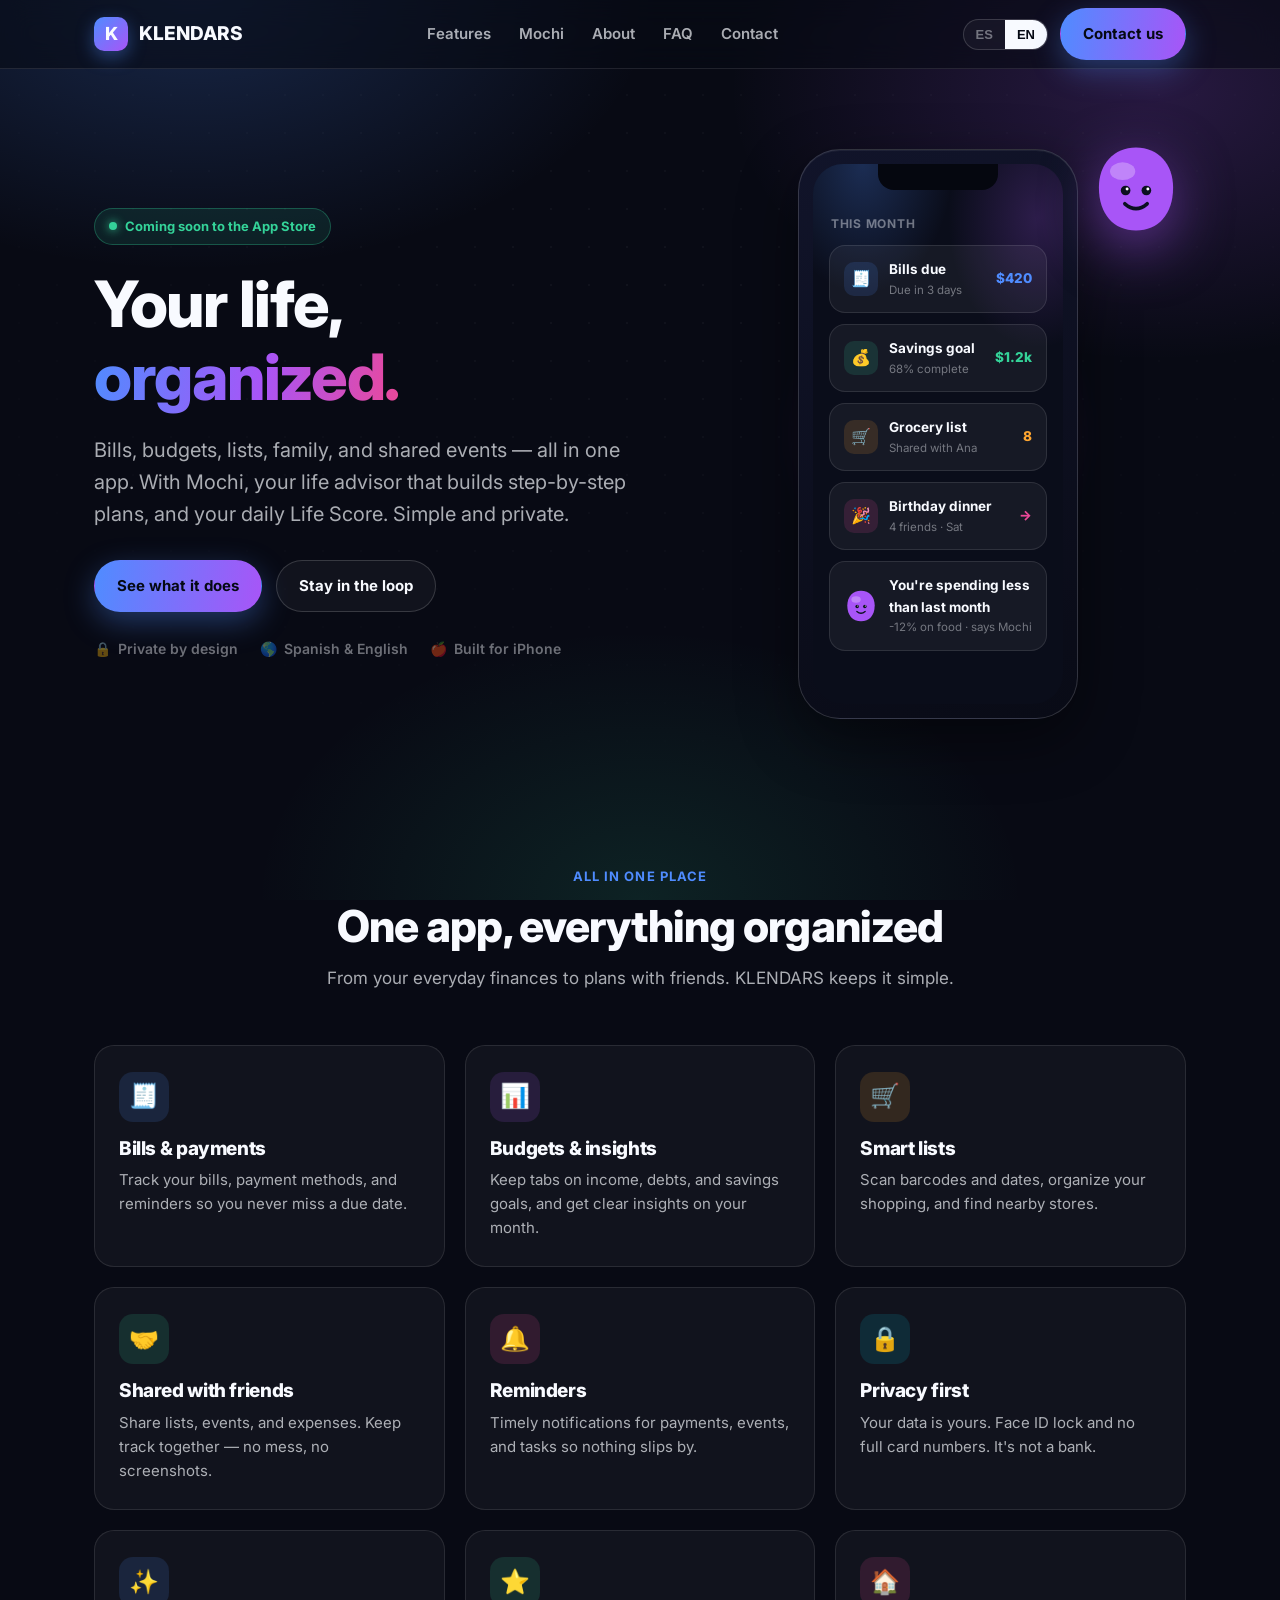
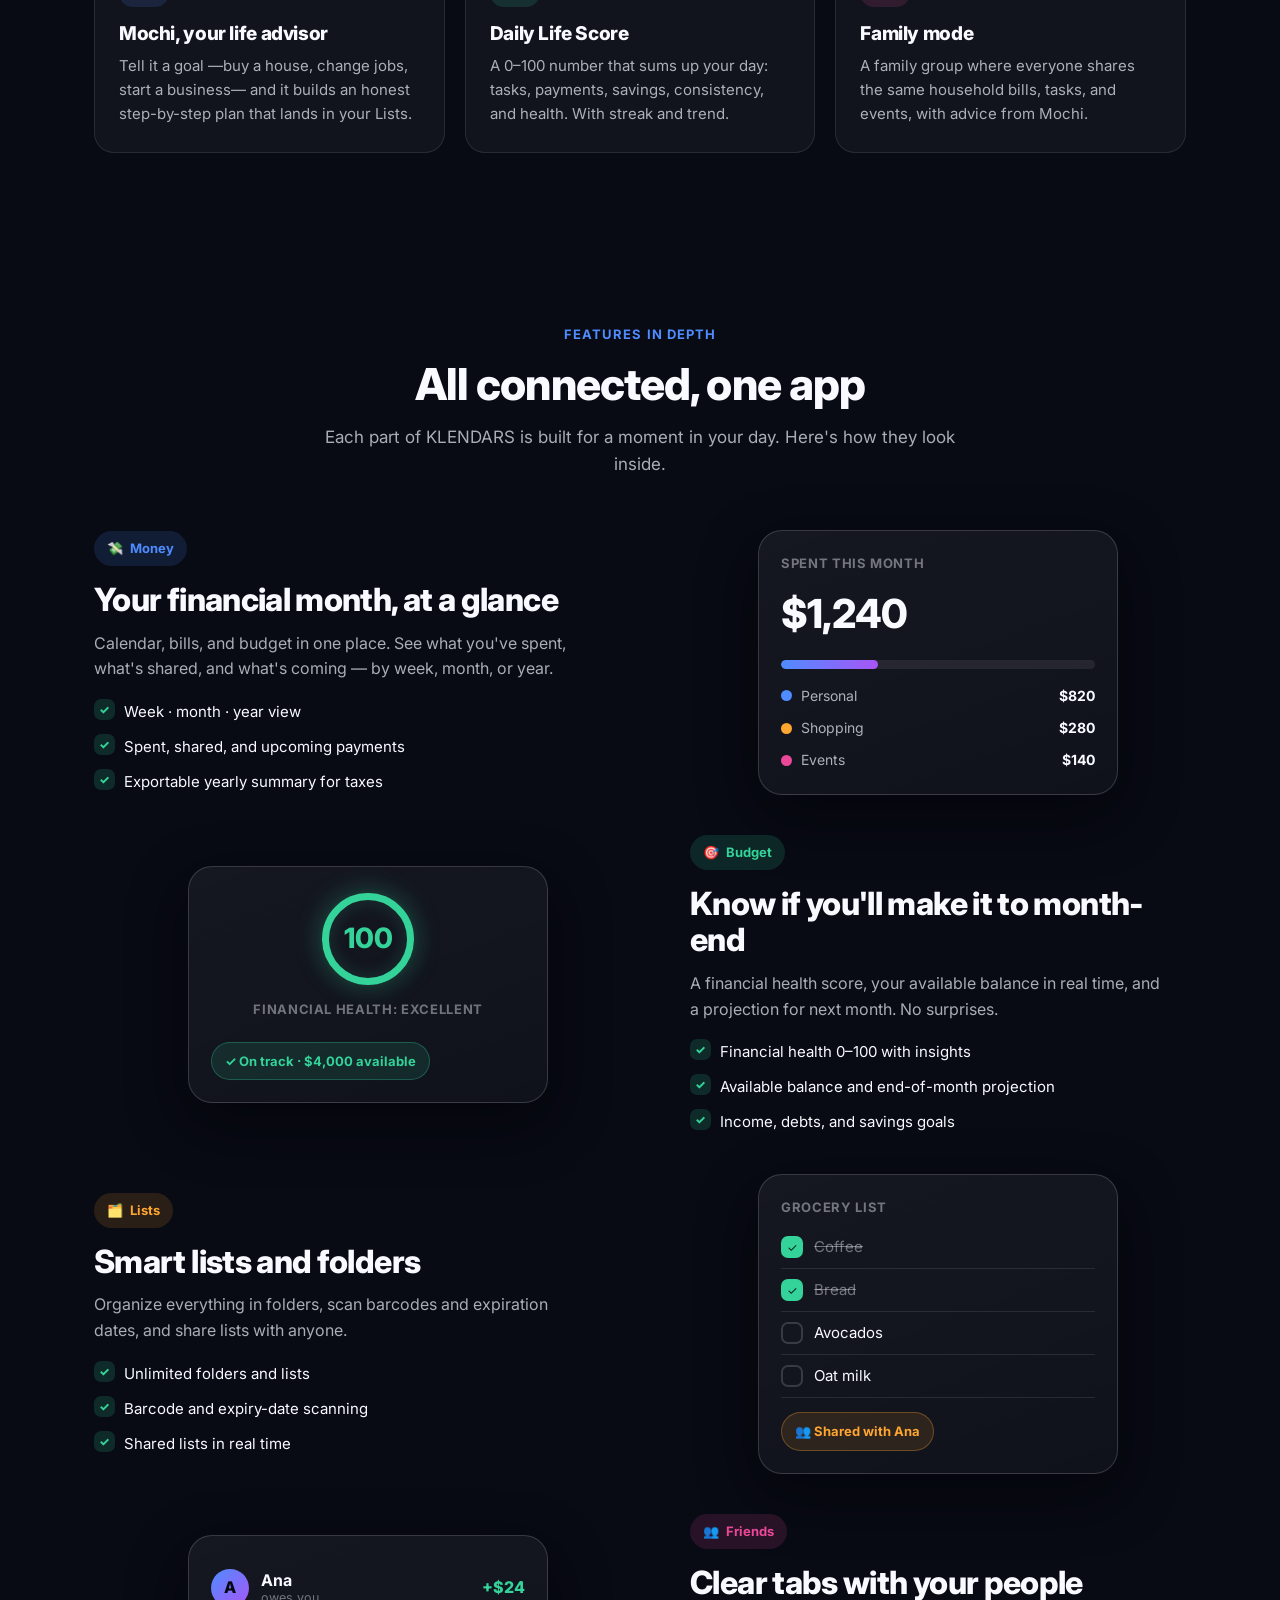
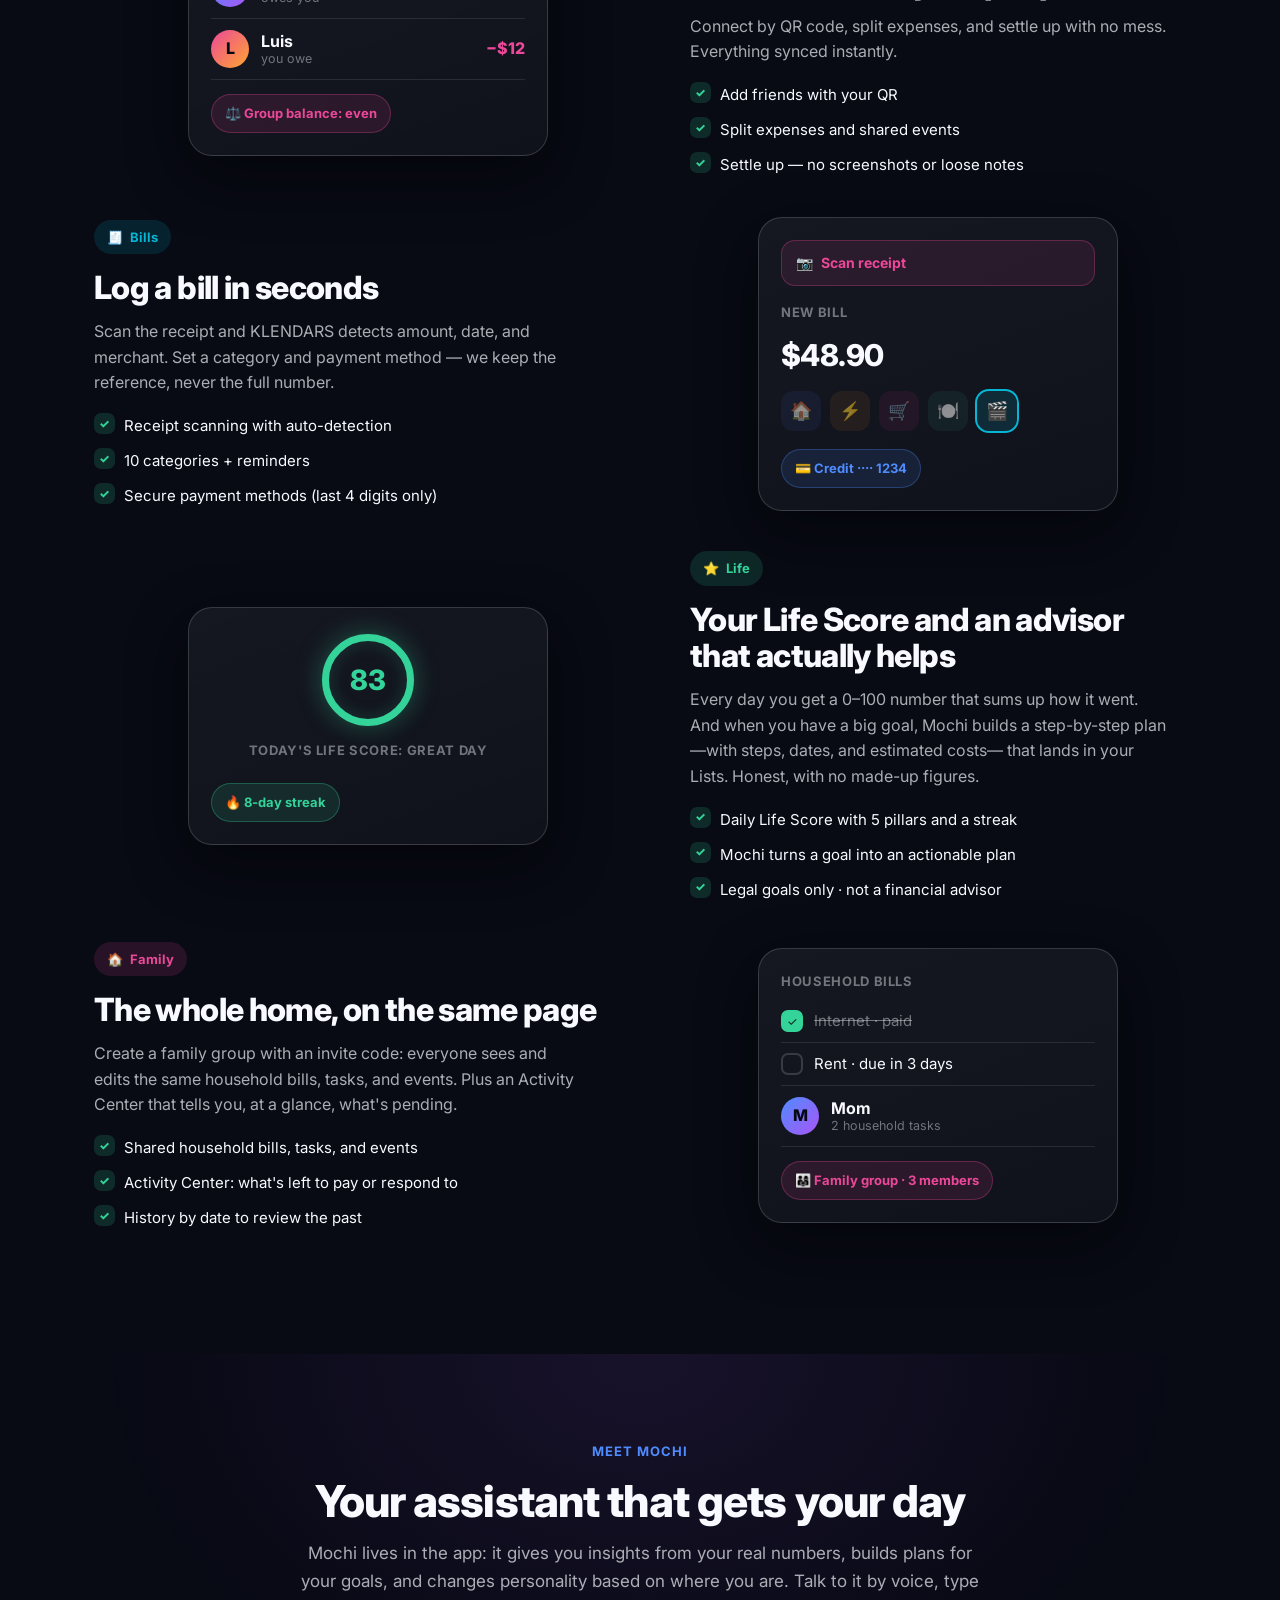
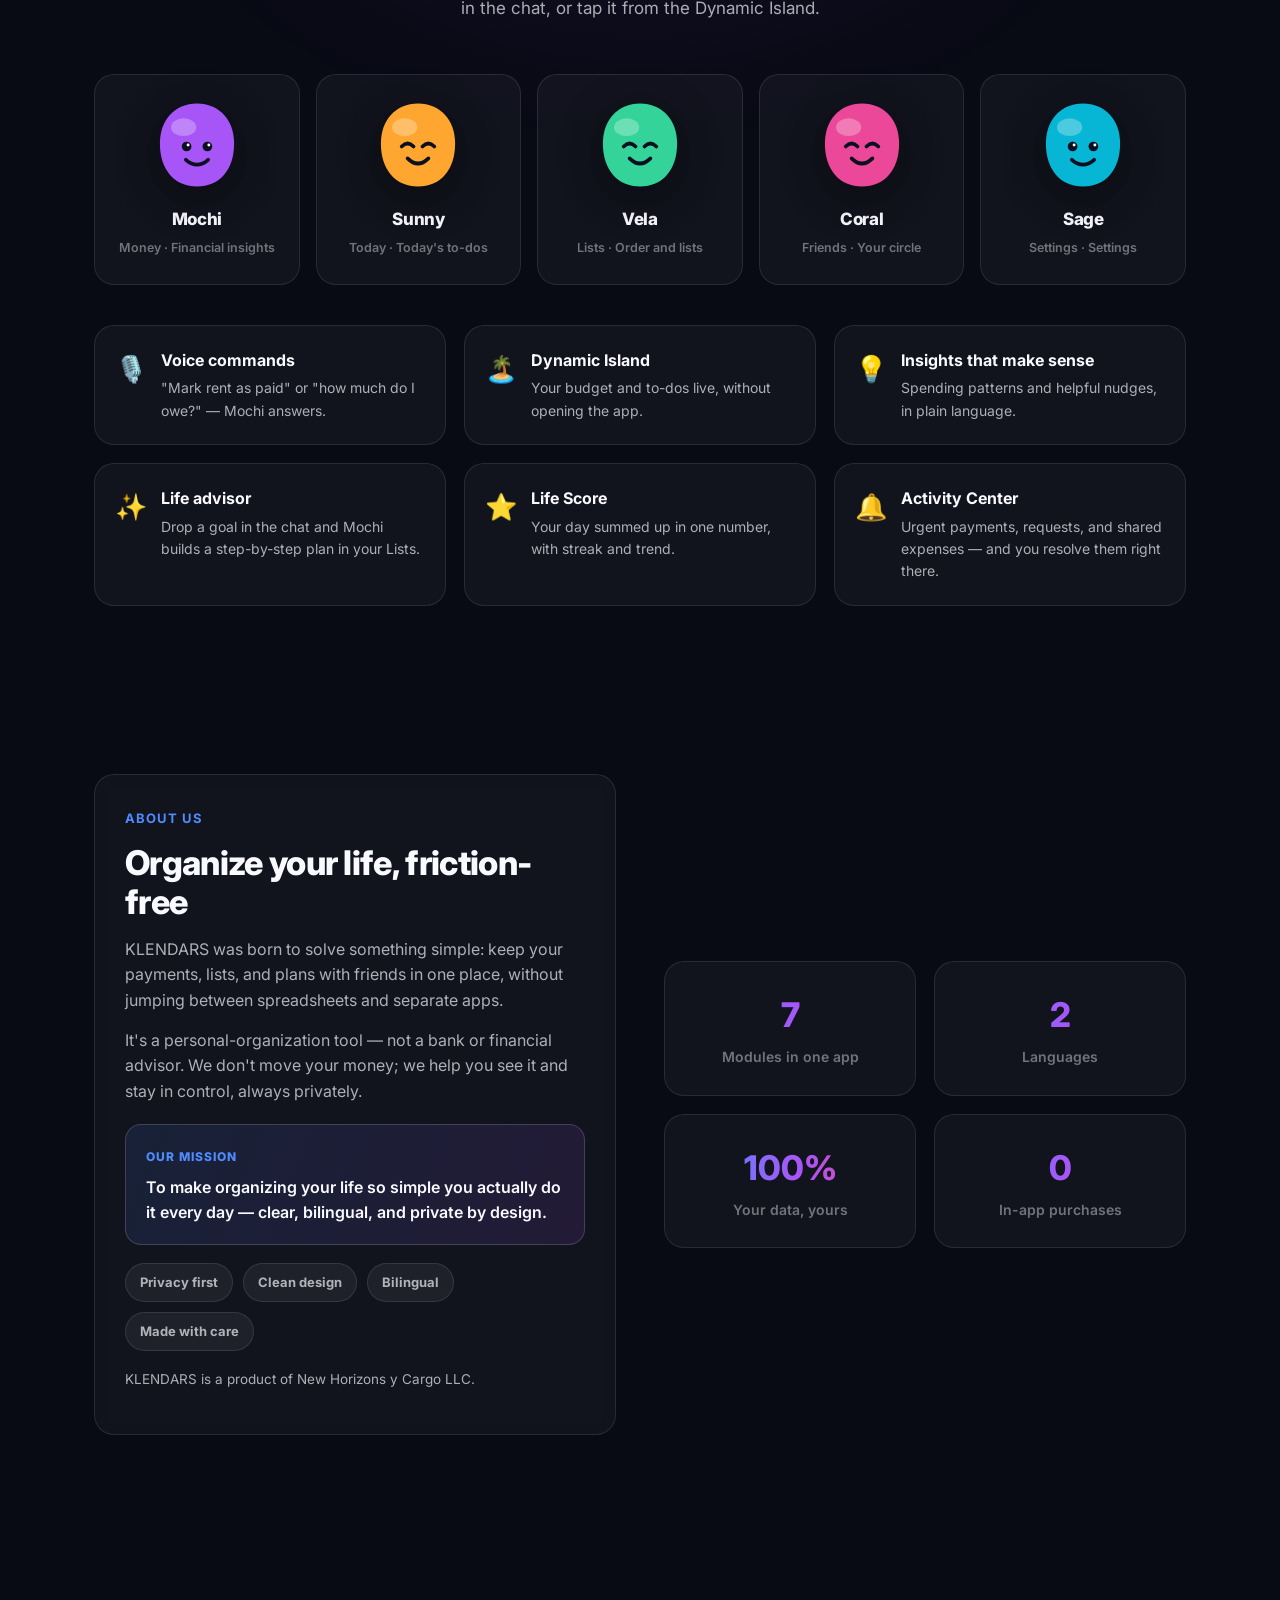
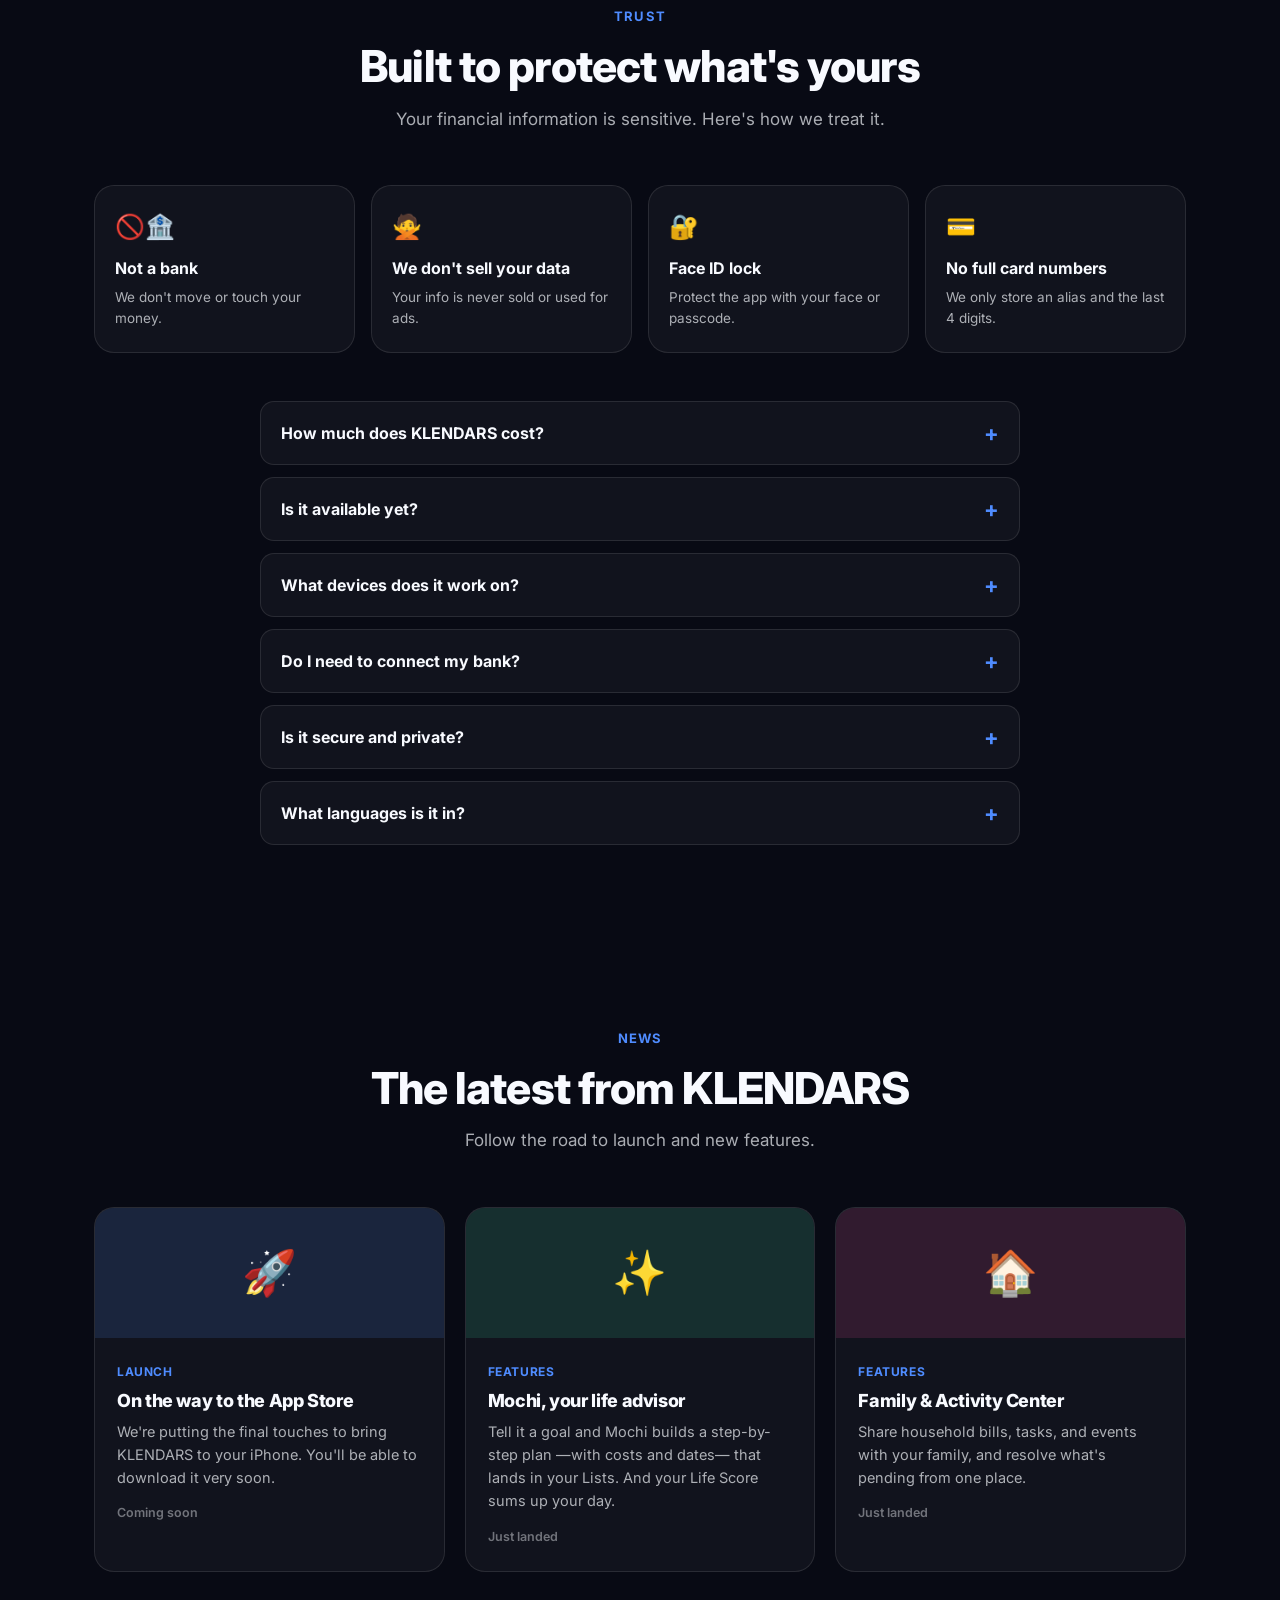
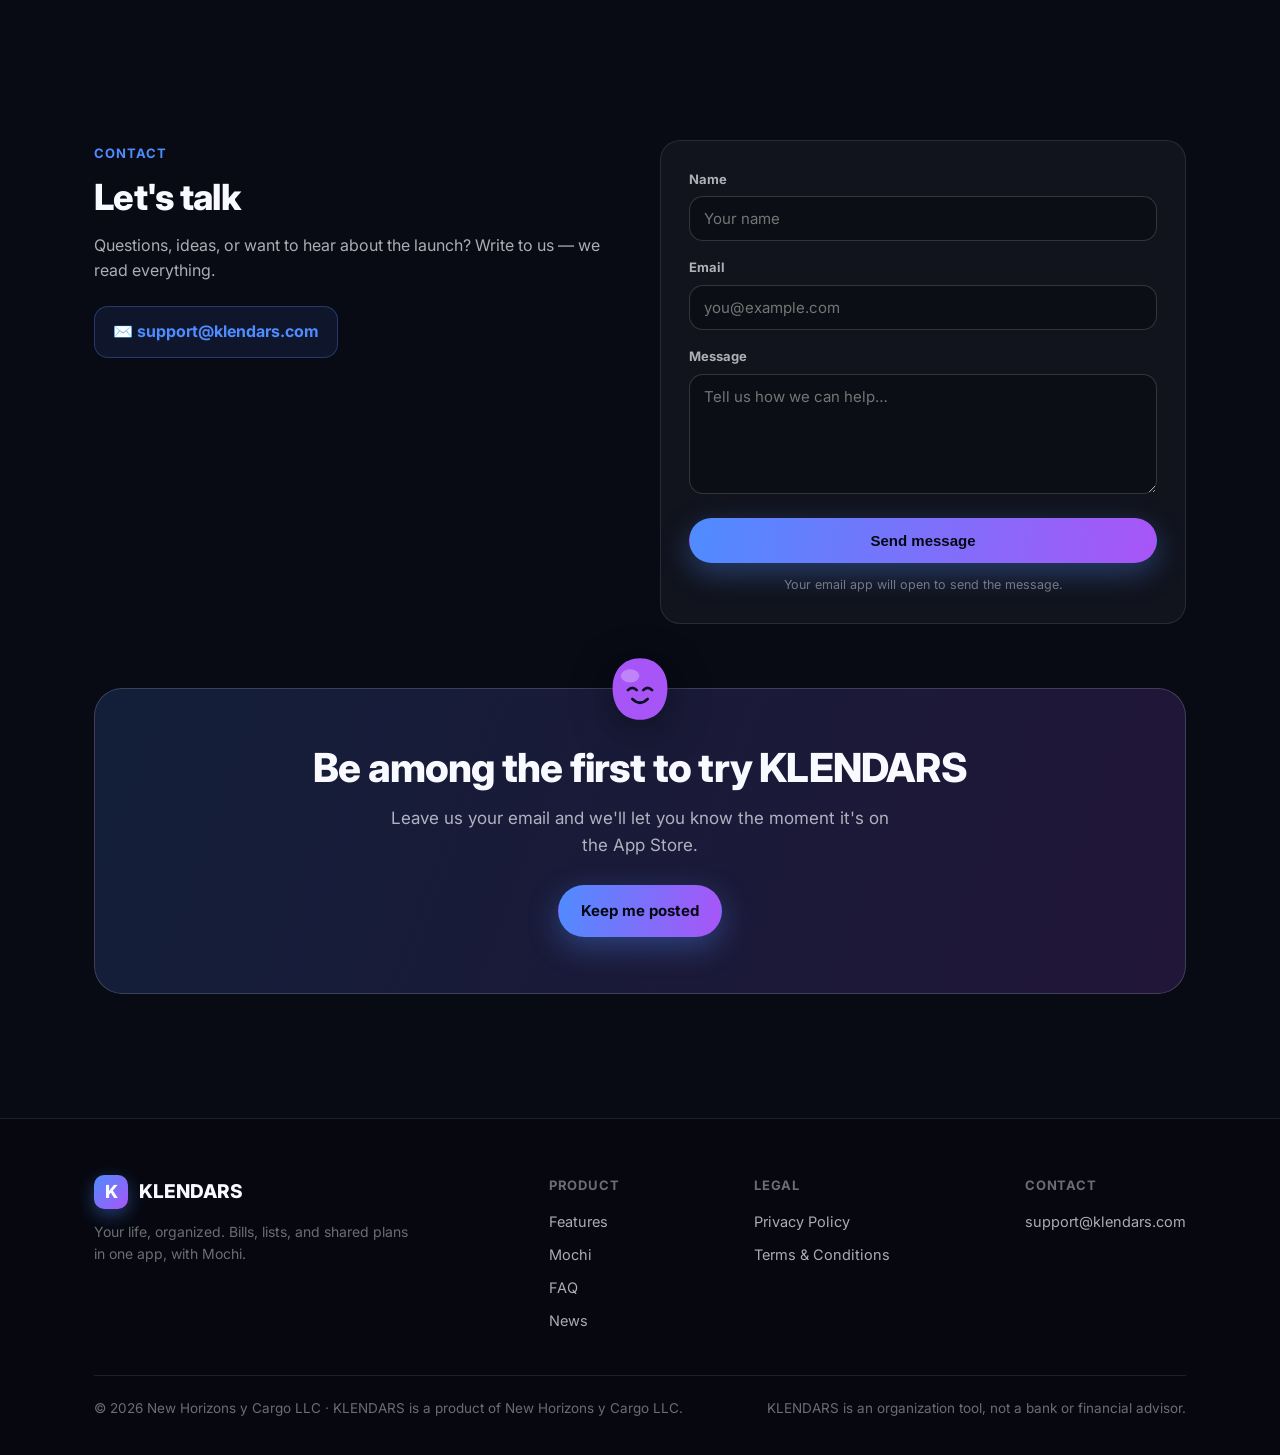
==== commit 8735dfae: "Actualizar web: Mochi asesor de vida, Life Score, Familia, Centro de Actividad" ====
--- a/index.html
+++ b/index.html
@@ -4,7 +4,7 @@
   <meta charset="UTF-8" />
   <meta name="viewport" content="width=device-width, initial-scale=1.0" />
   <title>KLENDARS — Tu vida, organizada</title>
-  <meta name="description" content="KLENDARS: organiza tus cuentas, presupuestos, listas, compras y eventos compartidos en una sola app, con Mochi, tu asistente. Próximamente en la App Store." />
+  <meta name="description" content="KLENDARS: cuentas, presupuestos, listas, familia y eventos compartidos en una app, con Mochi —tu asesor de vida— y tu Life Score diario. Próximamente en la App Store." />
   <meta name="theme-color" content="#080A14" />
 
   <!-- Open Graph -->
@@ -73,7 +73,7 @@
         <div class="hero-copy reveal">
           <span class="badge-soon"><span class="dot"></span><span data-i18n="hero.badge">Próximamente en la App Store</span></span>
           <h1><span data-i18n="hero.title1">Tu vida,</span> <span class="gradient-text" data-i18n="hero.title2">organizada.</span></h1>
-          <p class="lead" data-i18n="hero.lead">Cuentas, presupuestos, listas inteligentes y eventos compartidos con tus amigos — todo en una sola app, con Mochi como tu asistente. Simple y privada.</p>
+          <p class="lead" data-i18n="hero.lead">Cuentas, presupuestos, listas, familia y eventos compartidos — todo en una sola app. Con Mochi, tu asesor de vida que te arma planes paso a paso, y tu Life Score diario. Simple y privada.</p>
           <div class="hero-cta">
             <a href="#features" class="btn btn-primary" data-i18n="hero.cta1">Descubre qué hace</a>
             <a href="#contact" class="btn btn-ghost" data-i18n="hero.cta2">Mantente al tanto</a>
@@ -161,6 +161,21 @@
             <h3 data-i18n="feat.privacy.t">Privacidad primero</h3>
             <p data-i18n="feat.privacy.d">Tus datos son tuyos. Bloqueo con Face ID y sin números de tarjeta completos. No es un banco.</p>
           </div>
+          <div class="feature reveal">
+            <div class="ic tint-blue">✨</div>
+            <h3 data-i18n="feat.advisor.t">Mochi, tu asesor de vida</h3>
+            <p data-i18n="feat.advisor.d">Cuéntale una meta —comprar casa, cambiar de empleo, emprender— y te arma un plan honesto paso a paso que baja a tus Listas.</p>
+          </div>
+          <div class="feature reveal">
+            <div class="ic tint-green">⭐</div>
+            <h3 data-i18n="feat.score.t">Life Score diario</h3>
+            <p data-i18n="feat.score.d">Un número del 0 al 100 que resume tu día: tareas, pagos, ahorro, consistencia y salud. Con racha y tendencia.</p>
+          </div>
+          <div class="feature reveal">
+            <div class="ic tint-magenta">🏠</div>
+            <h3 data-i18n="feat.family.t">Modo Familia</h3>
+            <p data-i18n="feat.family.d">Un grupo familiar donde todos comparten los mismos pagos, tareas y eventos del hogar, con consejos de Mochi.</p>
+          </div>
         </div>
       </div>
     </section>
@@ -170,7 +185,7 @@
       <div class="container">
         <div class="section-head reveal">
           <span class="eyebrow" data-i18n="deep.eyebrow">Funciones a fondo</span>
-          <h2 data-i18n="deep.title">Cinco módulos, una sola app</h2>
+          <h2 data-i18n="deep.title">Todo conectado, una sola app</h2>
           <p data-i18n="deep.sub">Cada parte de KLENDARS está pensada para un momento de tu día. Así se ven por dentro.</p>
         </div>
 
@@ -292,6 +307,50 @@
             </div>
           </div>
         </div>
+
+        <!-- 6. Vida con Mochi: Life Score + asesor -->
+        <div class="deep-row reverse reveal">
+          <div class="deep-text">
+            <span class="deep-tag tint-green">⭐ <span data-i18n="deep.life.tag">Vida</span></span>
+            <h3 data-i18n="deep.life.t">Tu Life Score y un asesor que sí ayuda</h3>
+            <p data-i18n="deep.life.d">Cada día recibes un número del 0 al 100 que resume cómo te fue. Y cuando tienes una meta grande, Mochi te arma un plan paso a paso —con pasos, fechas y costos estimados— que baja a tus Listas. Honesto y sin inventar cifras.</p>
+            <ul class="deep-list">
+              <li data-i18n="deep.life.l1">Life Score diario con 5 pilares y racha</li>
+              <li data-i18n="deep.life.l2">Mochi convierte una meta en un plan accionable</li>
+              <li data-i18n="deep.life.l3">Solo metas legales · no es asesor financiero</li>
+            </ul>
+          </div>
+          <div class="deep-visual">
+            <div class="mini-card">
+              <div class="health-ring"><div class="ring-num">83</div></div>
+              <div class="mini-h center" data-i18n="deep.life.mh">Life Score de hoy: Gran día</div>
+              <div class="mini-pill green" data-i18n="deep.life.pill">🔥 Racha de 8 días</div>
+            </div>
+          </div>
+        </div>
+
+        <!-- 7. Familia -->
+        <div class="deep-row reveal">
+          <div class="deep-text">
+            <span class="deep-tag tint-magenta">🏠 <span data-i18n="deep.family.tag">Familia</span></span>
+            <h3 data-i18n="deep.family.t">El hogar, en la misma página</h3>
+            <p data-i18n="deep.family.d">Crea un grupo familiar con un código de invitación: todos ven y editan los mismos pagos, tareas y eventos del hogar. Más un Centro de Actividad que te dice, de un vistazo, qué está pendiente.</p>
+            <ul class="deep-list">
+              <li data-i18n="deep.family.l1">Pagos, tareas y eventos del hogar compartidos</li>
+              <li data-i18n="deep.family.l2">Centro de Actividad: qué falta por pagar o responder</li>
+              <li data-i18n="deep.family.l3">Historial por fecha para revisar el pasado</li>
+            </ul>
+          </div>
+          <div class="deep-visual">
+            <div class="mini-card">
+              <div class="mini-h" data-i18n="deep.family.mh">Pagos del hogar</div>
+              <div class="check-row done"><span class="cbox">✓</span><span data-i18n="deep.family.i1">Internet · pagado</span></div>
+              <div class="check-row"><span class="cbox"></span><span data-i18n="deep.family.i2">Renta · vence en 3 días</span></div>
+              <div class="friend-row"><span class="av">M</span><div><b data-i18n="deep.family.r1">Mamá</b><span data-i18n="deep.family.r2">2 tareas del hogar</span></div></div>
+              <div class="mini-pill magenta" data-i18n="deep.family.pill">👨‍👩‍👧 Grupo familiar · 3 miembros</div>
+            </div>
+          </div>
+        </div>
       </div>
     </section>
 
@@ -301,7 +360,7 @@
         <div class="section-head reveal">
           <span class="eyebrow" data-i18n="mochi.eyebrow">Conoce a Mochi</span>
           <h2 data-i18n="mochi.title">Tu asistente que entiende tu día</h2>
-          <p data-i18n="mochi.sub">Mochi vive en la app, te da ideas sobre tu dinero y cambia de personalidad según dónde estés. Háblale por voz o tócalo desde la Isla Dinámica.</p>
+          <p data-i18n="mochi.sub">Mochi vive en la app: te da ideas con tus números reales, te arma planes para tus metas y cambia de personalidad según dónde estés. Háblale por voz, escríbele en el chat o tócalo desde la Isla Dinámica.</p>
         </div>
 
         <div class="mochi-grid">
@@ -336,6 +395,9 @@
           <div class="mochi-feat"><span>🎙️</span><div><b data-i18n="mochi.f1.t">Comandos de voz</b><p data-i18n="mochi.f1.d">"Marca la renta como pagada" o "¿cuánto debo?" — Mochi te responde.</p></div></div>
           <div class="mochi-feat"><span>🏝️</span><div><b data-i18n="mochi.f2.t">Isla Dinámica</b><p data-i18n="mochi.f2.d">Tu presupuesto y pendientes en vivo, sin abrir la app.</p></div></div>
           <div class="mochi-feat"><span>💡</span><div><b data-i18n="mochi.f3.t">Ideas con sentido</b><p data-i18n="mochi.f3.d">Patrones de gasto y avisos útiles, en lenguaje claro.</p></div></div>
+          <div class="mochi-feat"><span>✨</span><div><b data-i18n="mochi.f4.t">Asesor de vida</b><p data-i18n="mochi.f4.d">Una meta en el chat y Mochi te arma un plan paso a paso en tus Listas.</p></div></div>
+          <div class="mochi-feat"><span>⭐</span><div><b data-i18n="mochi.f5.t">Life Score</b><p data-i18n="mochi.f5.d">Tu día resumido en un número, con racha y tendencia.</p></div></div>
+          <div class="mochi-feat"><span>🔔</span><div><b data-i18n="mochi.f6.t">Centro de Actividad</b><p data-i18n="mochi.f6.d">Pagos urgentes, solicitudes y gastos compartidos — y los resuelves ahí mismo.</p></div></div>
         </div>
       </div>
     </section>
@@ -361,7 +423,7 @@
           <p class="company-line" data-i18n="about.company">KLENDARS es un producto de New Horizons y Cargo LLC.</p>
         </div>
         <div class="stats reveal">
-          <div class="stat"><div class="n gradient-text">5</div><div class="l" data-i18n="about.stat1">Módulos en una app</div></div>
+          <div class="stat"><div class="n gradient-text">7</div><div class="l" data-i18n="about.stat1">Módulos en una app</div></div>
           <div class="stat"><div class="n gradient-text">2</div><div class="l" data-i18n="about.stat2">Idiomas</div></div>
           <div class="stat"><div class="n gradient-text">100%</div><div class="l" data-i18n="about.stat3">Tus datos, tuyos</div></div>
           <div class="stat"><div class="n gradient-text">0</div><div class="l" data-i18n="about.stat4">Compras dentro de la app</div></div>
@@ -432,20 +494,20 @@
             </div>
           </article>
           <article class="news-card reveal">
-            <div class="news-cover tint-green">🤝</div>
+            <div class="news-cover tint-green">✨</div>
             <div class="news-body">
               <span class="news-tag" data-i18n="news2.tag">Funciones</span>
-              <h3 data-i18n="news2.title">Listas y gastos compartidos</h3>
-              <p data-i18n="news2.body">Comparte listas y divide gastos con amigos de forma simple, con todo sincronizado al instante.</p>
+              <h3 data-i18n="news2.title">Mochi, tu asesor de vida</h3>
+              <p data-i18n="news2.body">Cuéntale una meta y Mochi te arma un plan paso a paso —con costos y fechas— que baja a tus Listas. Y tu Life Score resume tu día.</p>
               <div class="news-date" data-i18n="news2.date">Recién llegado</div>
             </div>
           </article>
           <article class="news-card reveal">
-            <div class="news-cover tint-amber">📷</div>
+            <div class="news-cover tint-magenta">🏠</div>
             <div class="news-body">
               <span class="news-tag" data-i18n="news3.tag">Funciones</span>
-              <h3 data-i18n="news3.title">Escaneo de productos</h3>
-              <p data-i18n="news3.body">Escanea códigos de barras y fechas de caducidad para organizar tus compras sin escribir nada.</p>
+              <h3 data-i18n="news3.title">Familia y Centro de Actividad</h3>
+              <p data-i18n="news3.body">Comparte pagos, tareas y eventos del hogar con tu familia, y resuelve lo pendiente desde un solo lugar.</p>
               <div class="news-date" data-i18n="news3.date">Recién llegado</div>
             </div>
           </article>
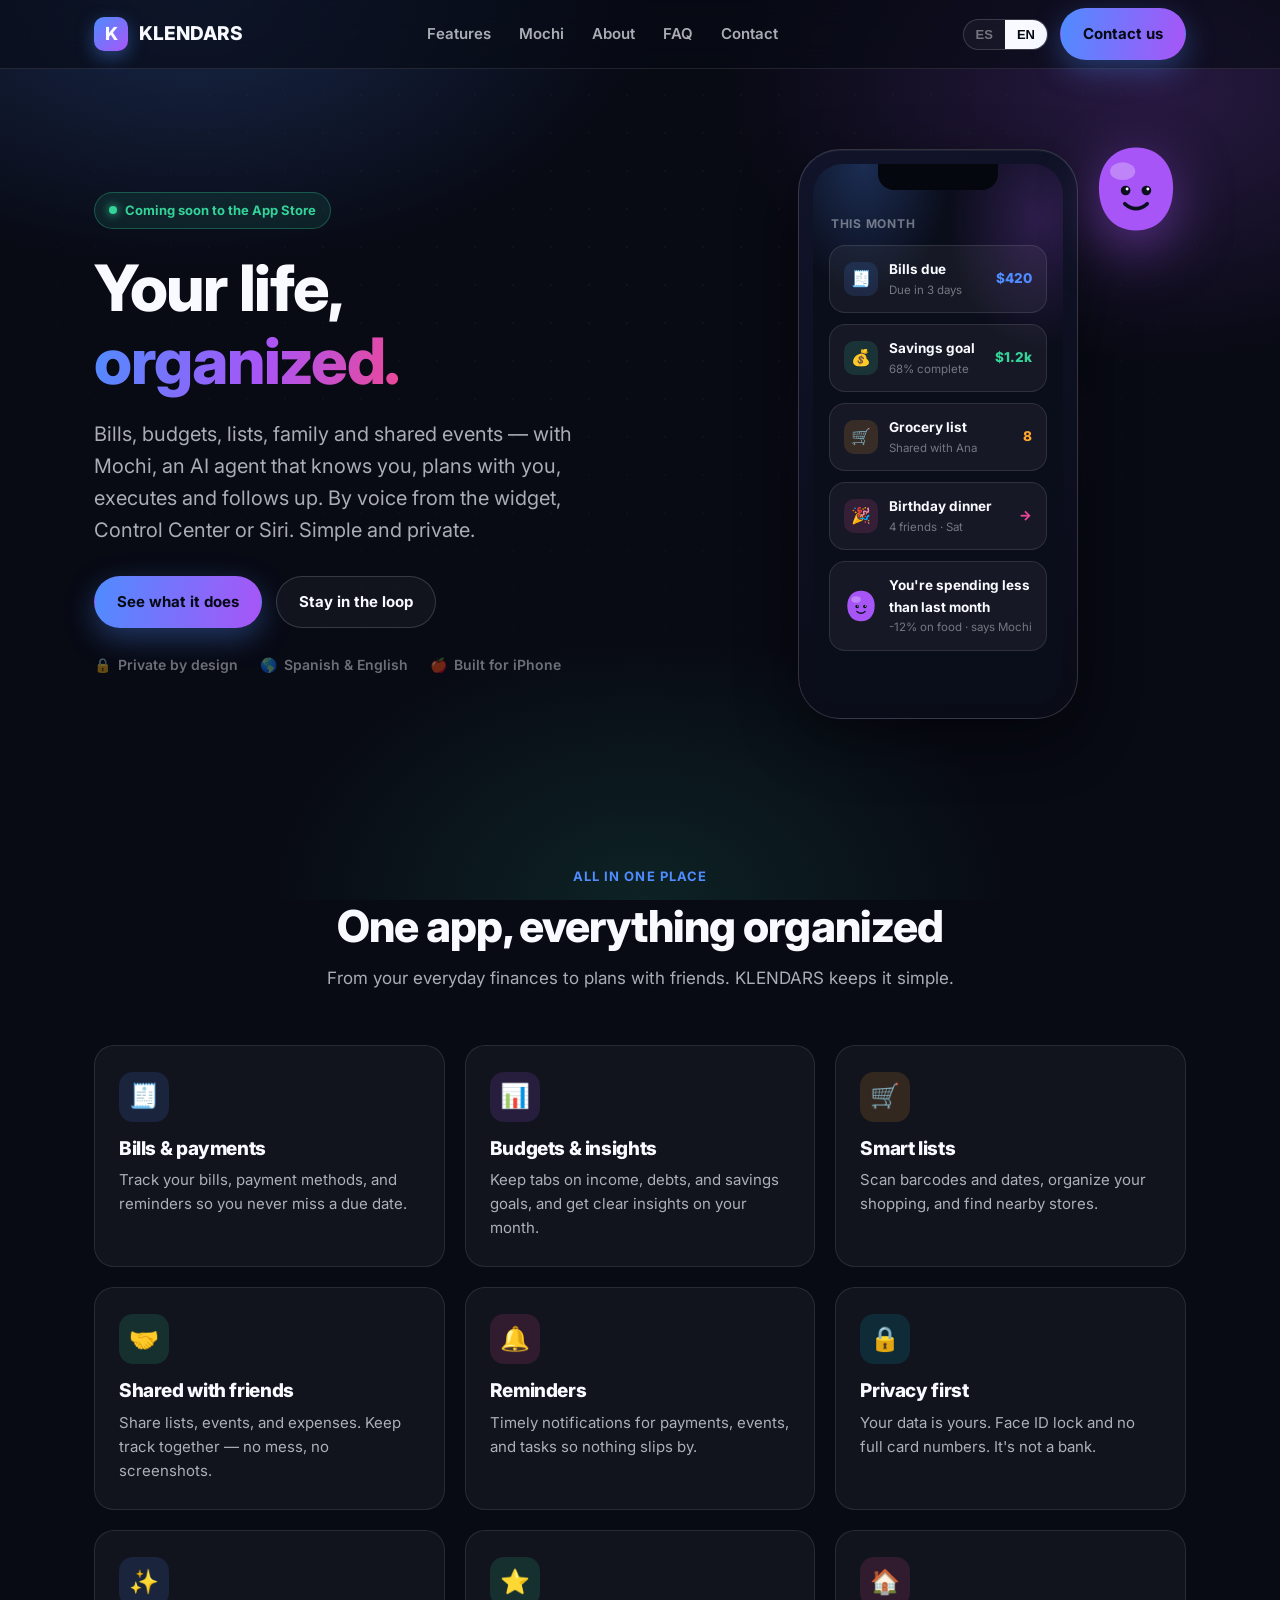
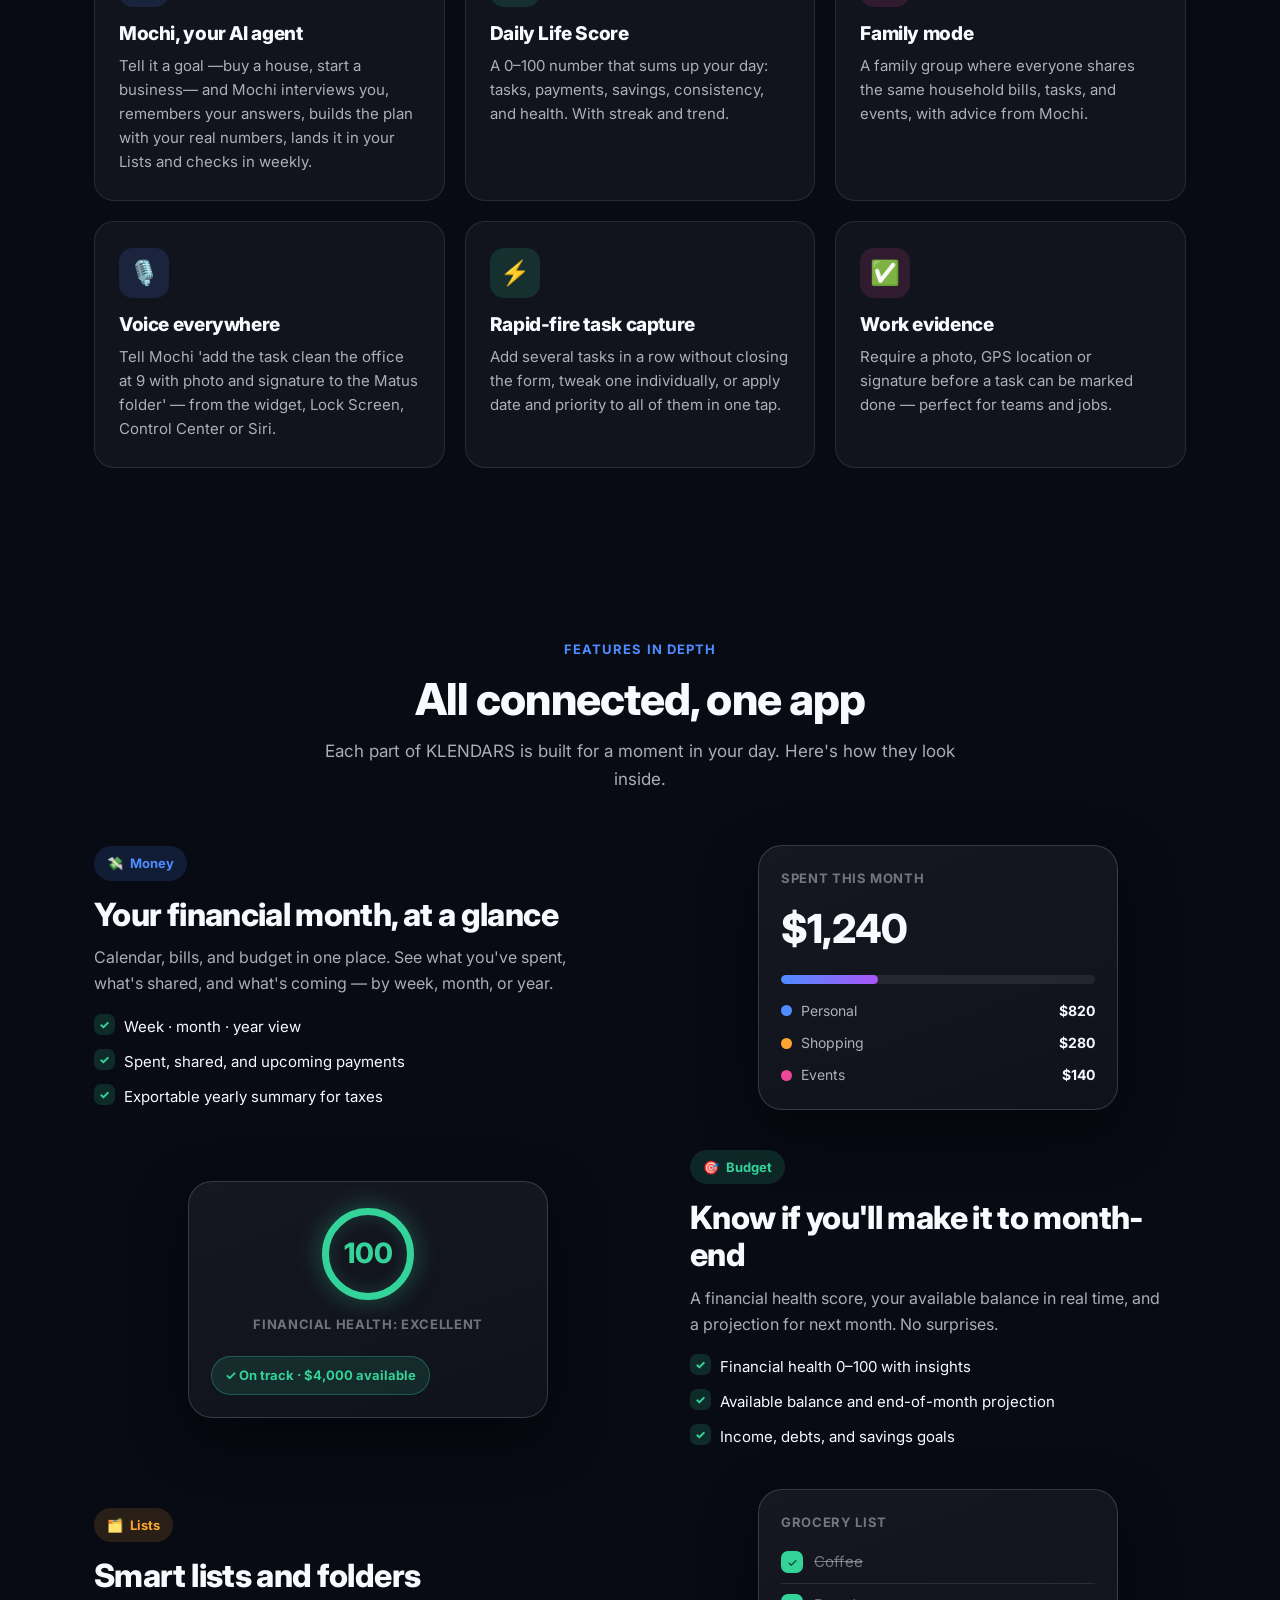
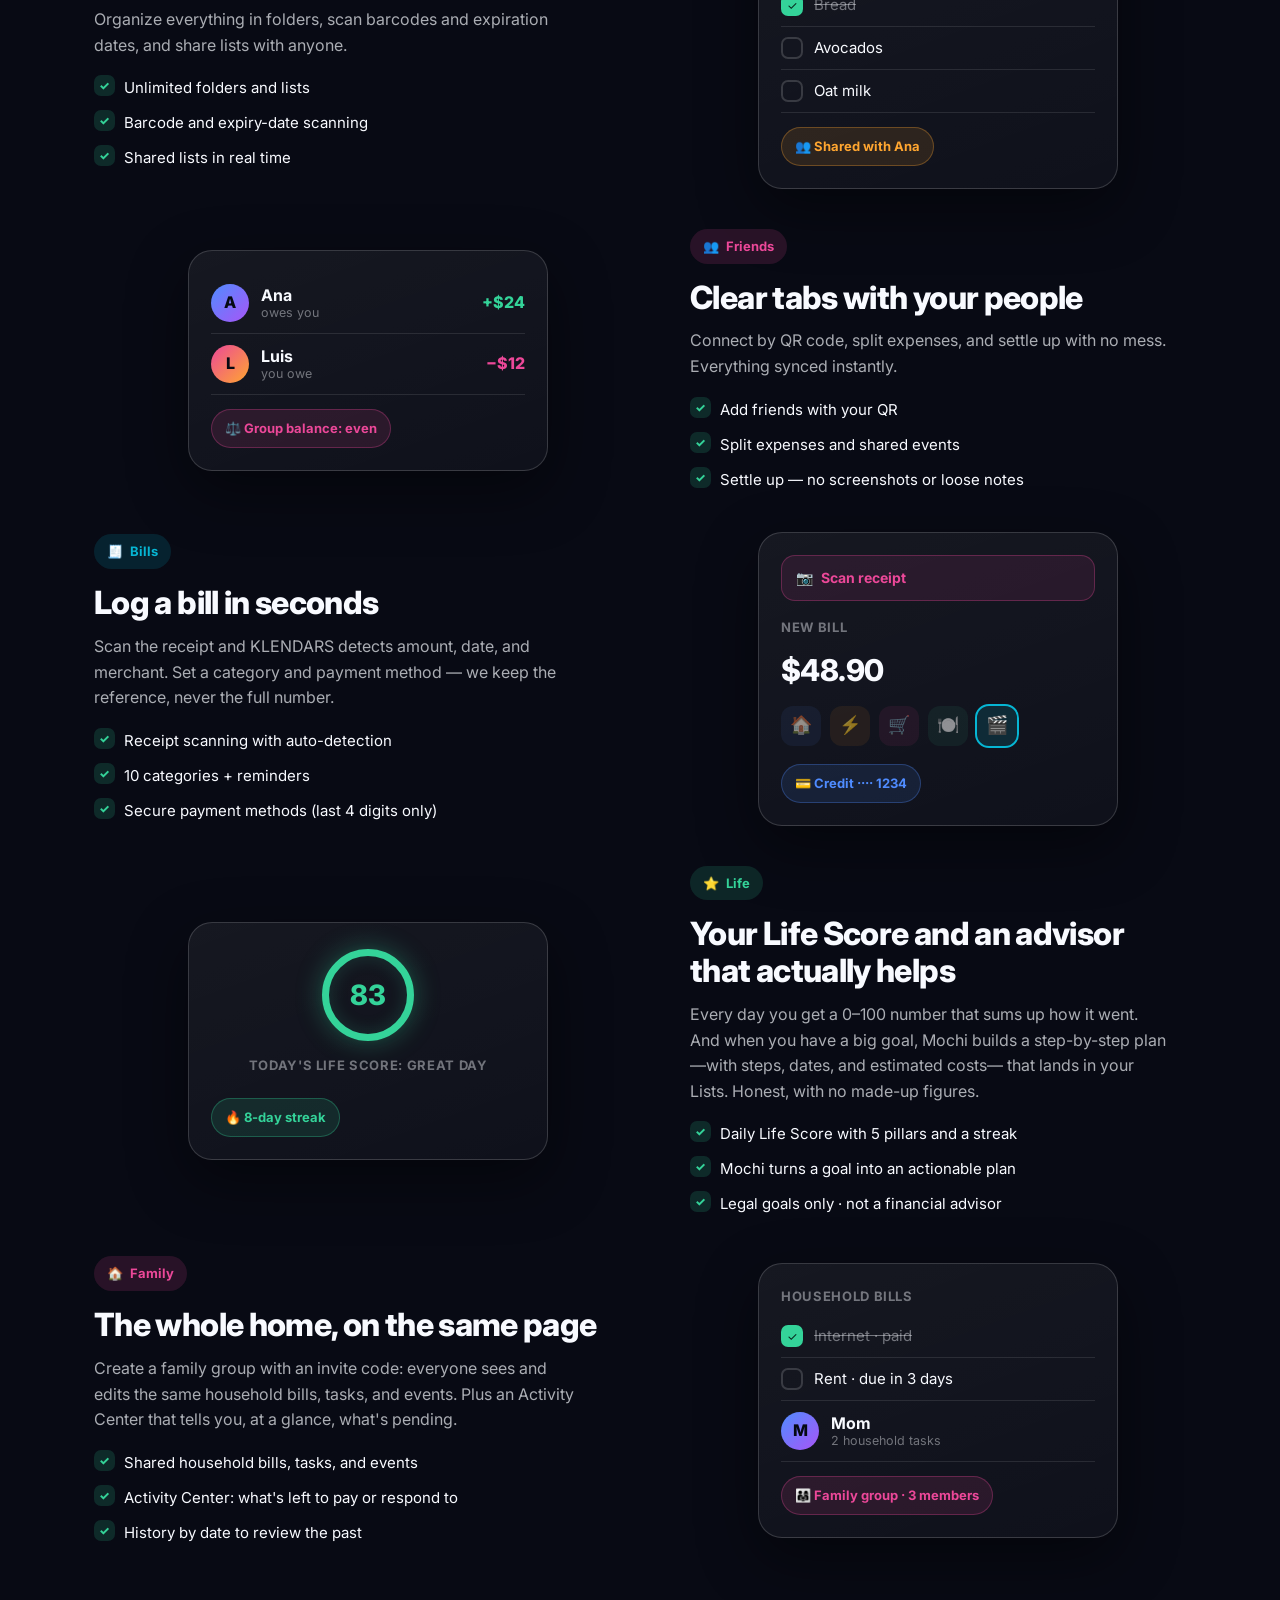
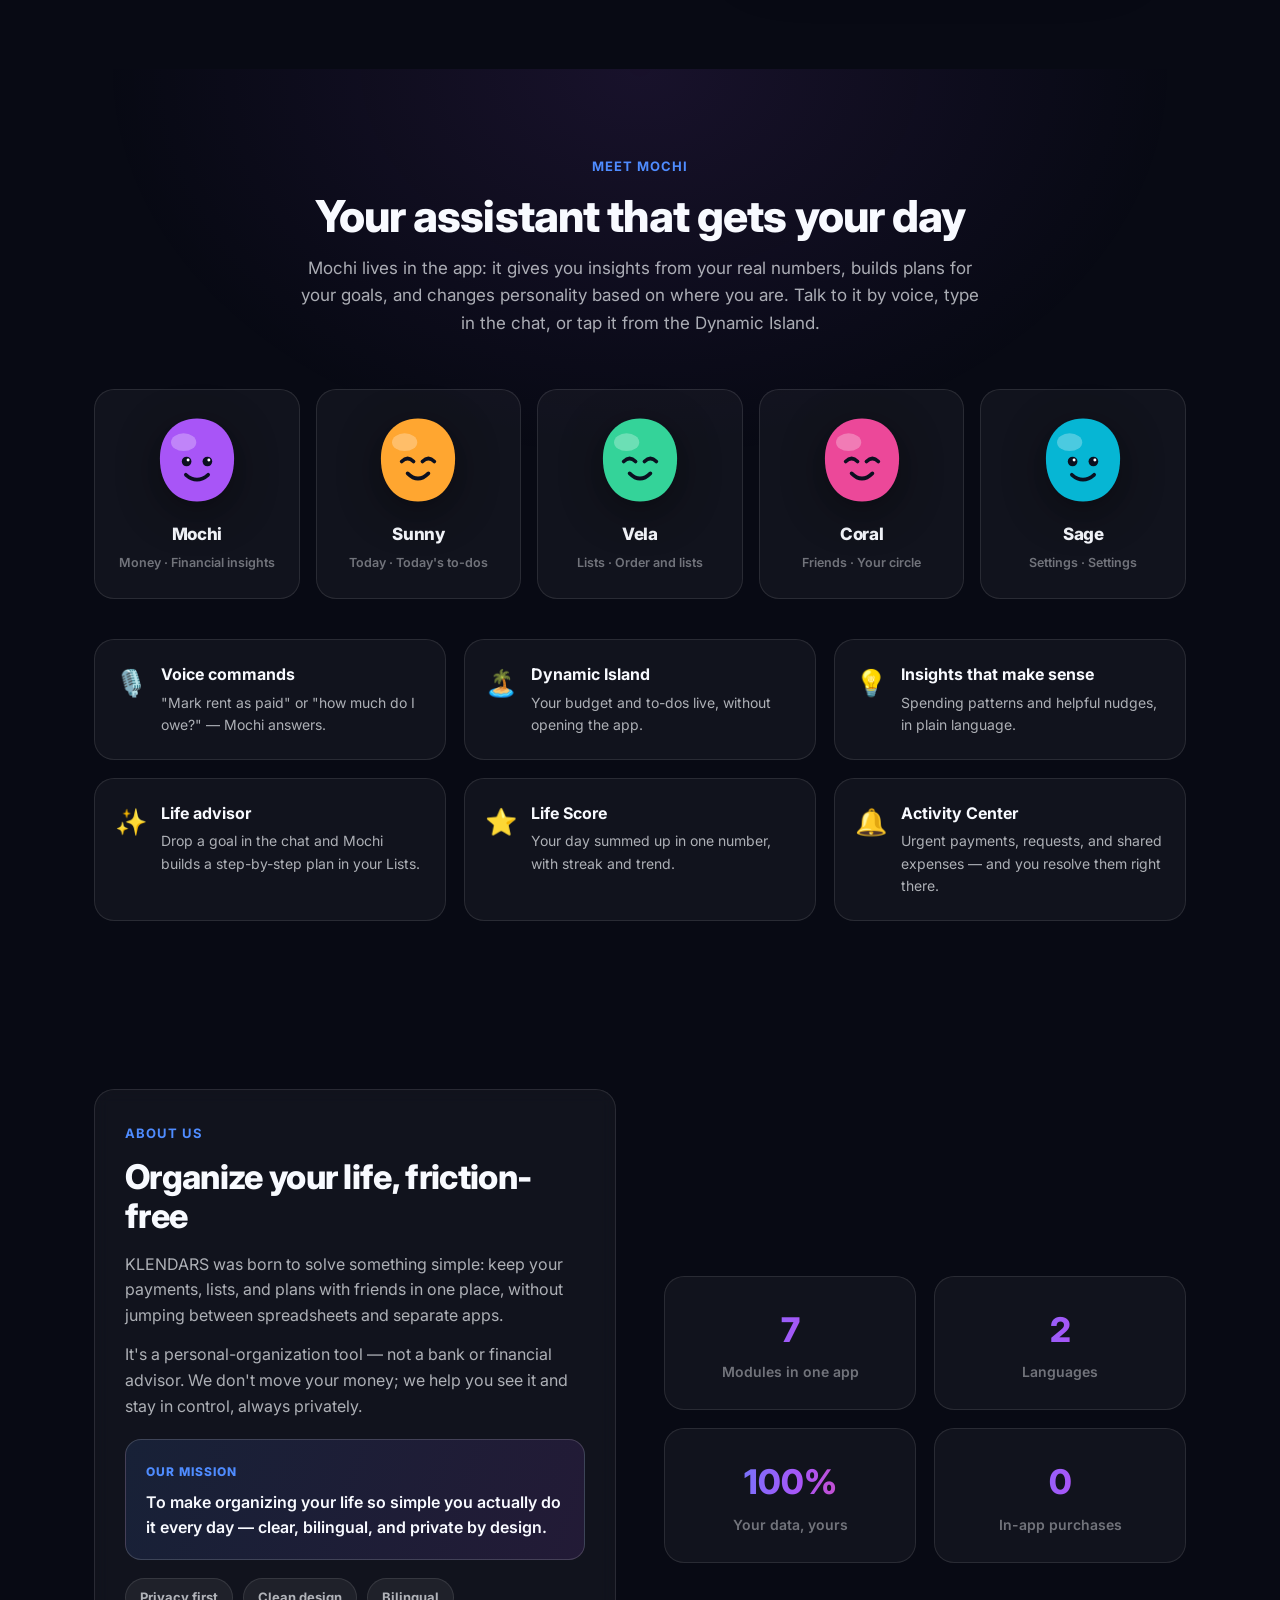
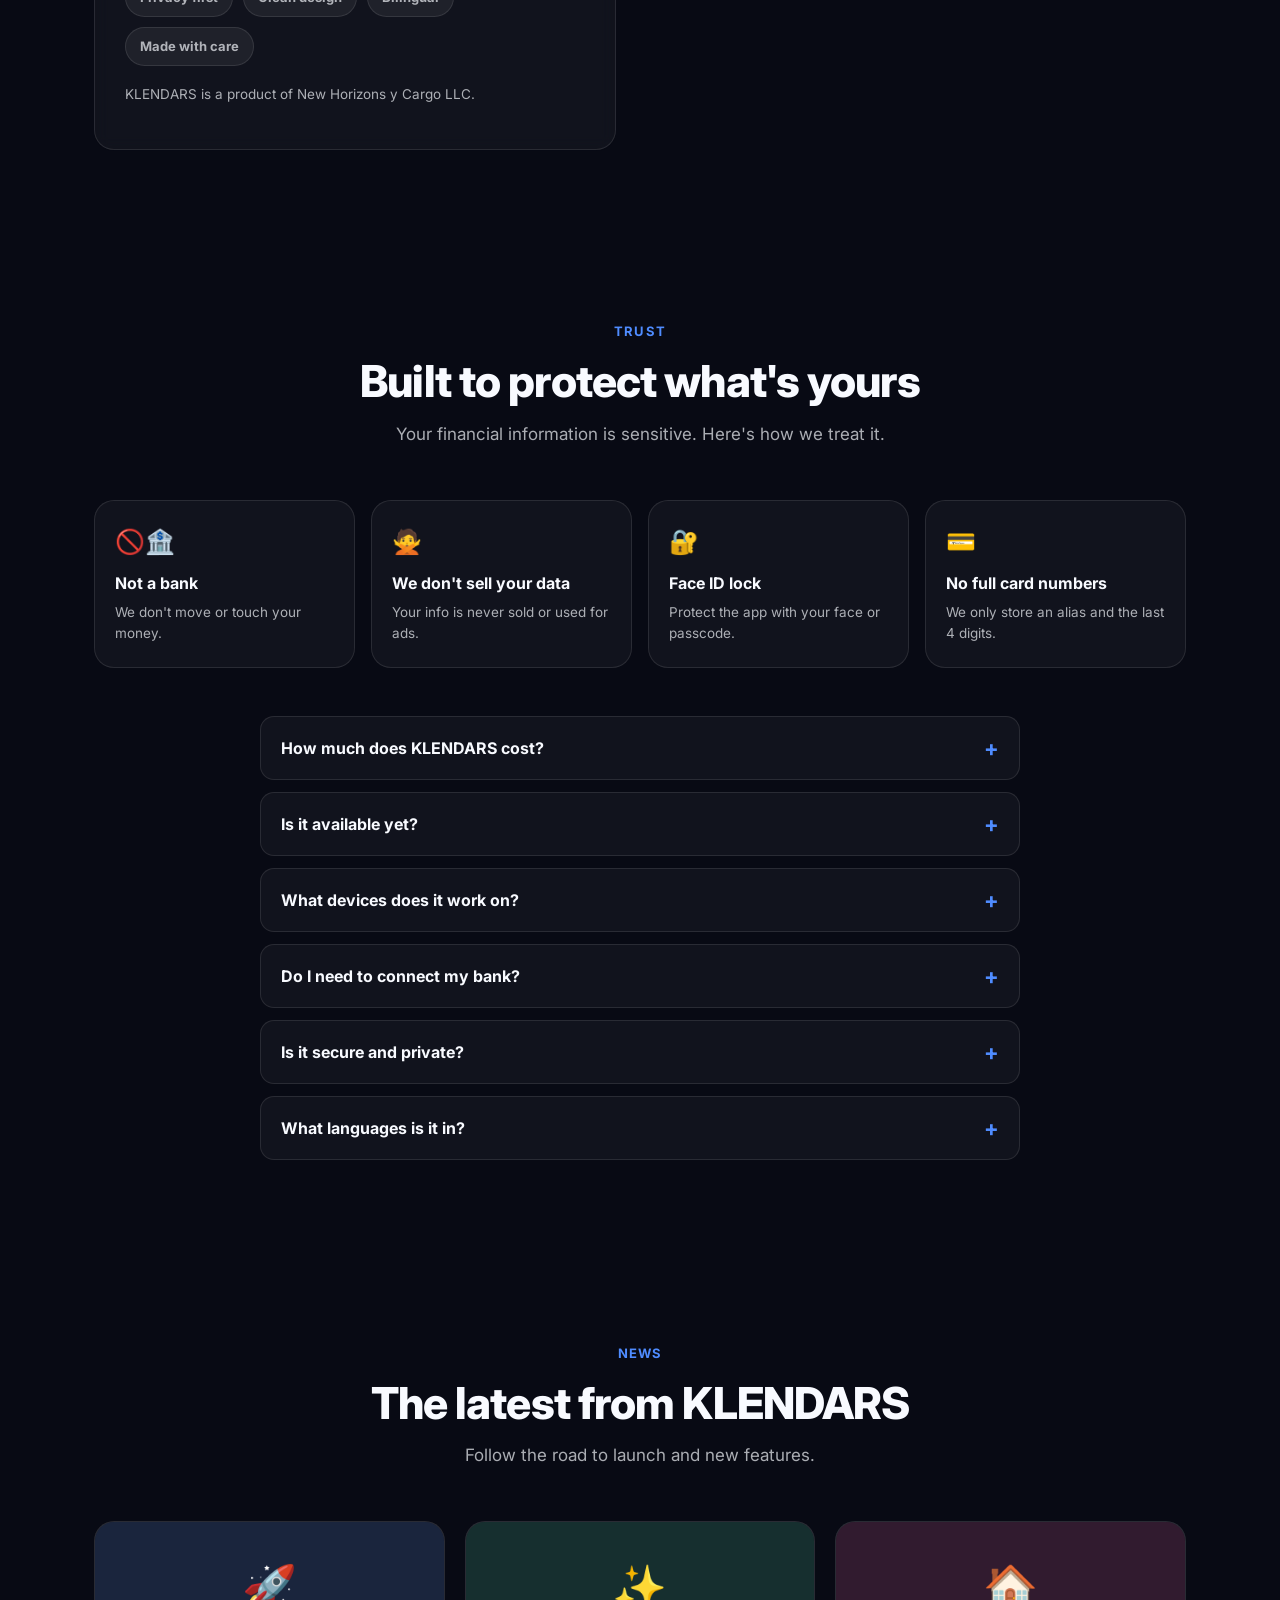
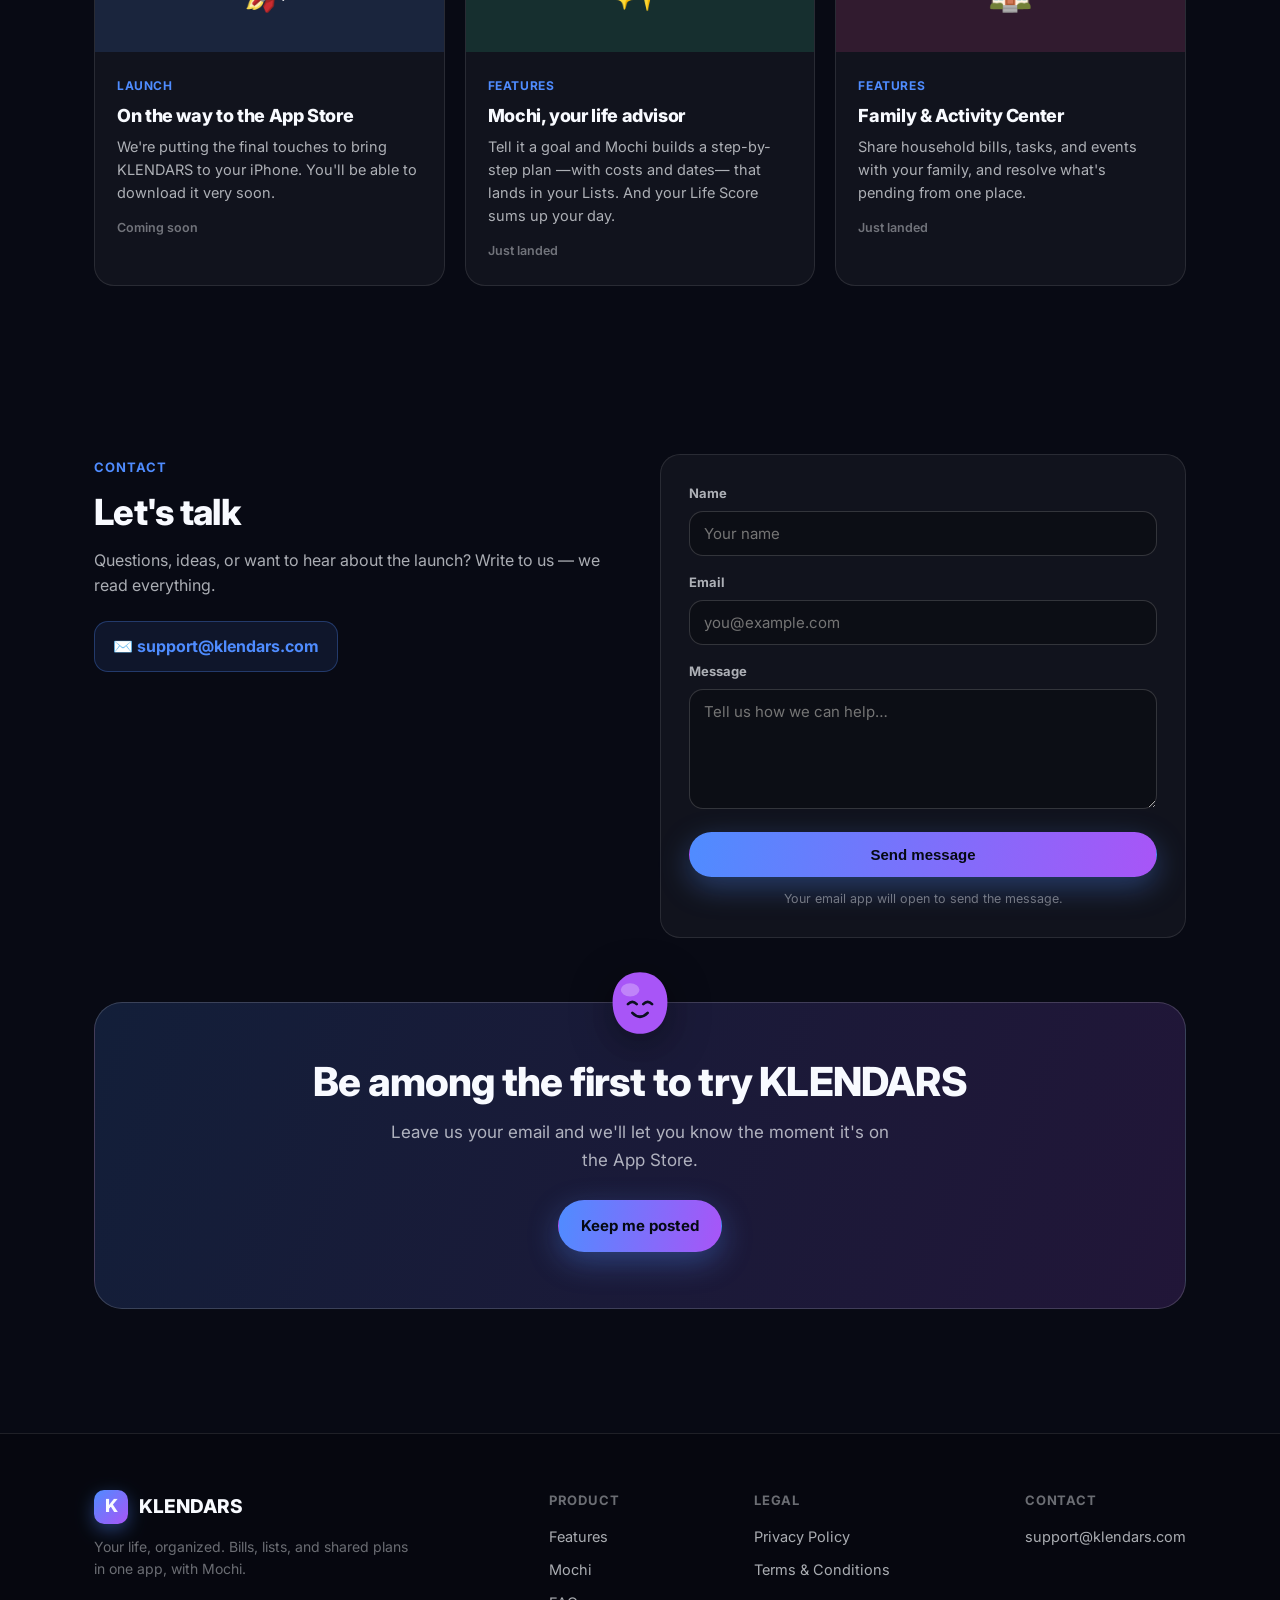
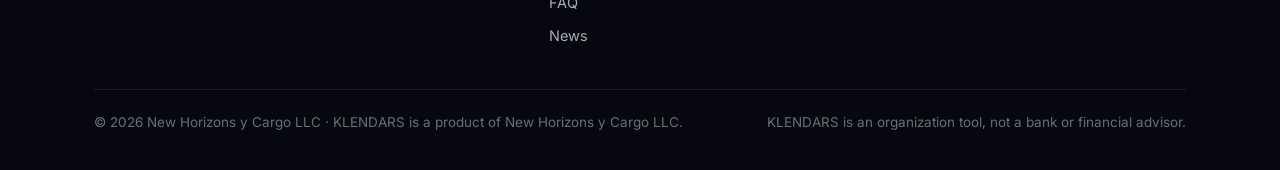
==== commit eda88f6b: "Actualiza sitio: Mochi como agente de IA + Términos/Privacidad con sección de IA" ====
--- a/index.html
+++ b/index.html
@@ -17,7 +17,7 @@
   <link rel="preconnect" href="https://fonts.googleapis.com" />
   <link rel="preconnect" href="https://fonts.gstatic.com" crossorigin />
   <link href="https://fonts.googleapis.com/css2?family=Inter:wght@400;600;700;800&display=swap" rel="stylesheet" />
-  <link rel="stylesheet" href="styles.css" />
+  <link rel="stylesheet" href="styles.css?v=20260606" />
 </head>
 <body>
   <div class="aurora"></div>
@@ -73,7 +73,7 @@
         <div class="hero-copy reveal">
           <span class="badge-soon"><span class="dot"></span><span data-i18n="hero.badge">Próximamente en la App Store</span></span>
           <h1><span data-i18n="hero.title1">Tu vida,</span> <span class="gradient-text" data-i18n="hero.title2">organizada.</span></h1>
-          <p class="lead" data-i18n="hero.lead">Cuentas, presupuestos, listas, familia y eventos compartidos — todo en una sola app. Con Mochi, tu asesor de vida que te arma planes paso a paso, y tu Life Score diario. Simple y privada.</p>
+          <p class="lead" data-i18n="hero.lead">Cuentas, presupuestos, listas, familia y eventos compartidos — con Mochi, un agente de IA que te conoce, planea contigo, ejecuta y te da seguimiento. Por voz desde el widget, Control Center o Siri. Simple y privada.</p>
           <div class="hero-cta">
             <a href="#features" class="btn btn-primary" data-i18n="hero.cta1">Descubre qué hace</a>
             <a href="#contact" class="btn btn-ghost" data-i18n="hero.cta2">Mantente al tanto</a>
@@ -163,8 +163,8 @@
           </div>
           <div class="feature reveal">
             <div class="ic tint-blue">✨</div>
-            <h3 data-i18n="feat.advisor.t">Mochi, tu asesor de vida</h3>
-            <p data-i18n="feat.advisor.d">Cuéntale una meta —comprar casa, cambiar de empleo, emprender— y te arma un plan honesto paso a paso que baja a tus Listas.</p>
+            <h3 data-i18n="feat.advisor.t">Mochi, tu agente de IA</h3>
+            <p data-i18n="feat.advisor.d">Cuéntale una meta —comprar casa, emprender— y Mochi te entrevista, recuerda tus datos, arma el plan con tus números reales, lo baja a tus Listas y te hace check-in cada semana.</p>
           </div>
           <div class="feature reveal">
             <div class="ic tint-green">⭐</div>
@@ -175,6 +175,21 @@
             <div class="ic tint-magenta">🏠</div>
             <h3 data-i18n="feat.family.t">Modo Familia</h3>
             <p data-i18n="feat.family.d">Un grupo familiar donde todos comparten los mismos pagos, tareas y eventos del hogar, con consejos de Mochi.</p>
+          </div>
+          <div class="feature reveal">
+            <div class="ic tint-blue">🎙️</div>
+            <h3 data-i18n="feat.voice.t">Voz en todo el sistema</h3>
+            <p data-i18n="feat.voice.d">Dile a Mochi "agrega a la carpeta Matus la tarea limpiar oficina a las 9 con foto y firma" — desde el widget, la pantalla de bloqueo, Control Center o Siri.</p>
+          </div>
+          <div class="feature reveal">
+            <div class="ic tint-green">⚡</div>
+            <h3 data-i18n="feat.batch.t">Captura tareas en ráfaga</h3>
+            <p data-i18n="feat.batch.d">Agrega varias tareas seguidas sin cerrar el formulario, ajusta una en particular o aplica fecha y prioridad a todas de un toque.</p>
+          </div>
+          <div class="feature reveal">
+            <div class="ic tint-magenta">✅</div>
+            <h3 data-i18n="feat.evidence.t">Evidencias de trabajo</h3>
+            <p data-i18n="feat.evidence.d">Exige foto, ubicación GPS o firma antes de poder marcar una tarea como hecha — ideal para equipos y encargos.</p>
           </div>
         </div>
       </div>
@@ -587,6 +602,6 @@
     </div>
   </footer>
 
-  <script src="script.js"></script>
+  <script src="script.js?v=20260606"></script>
 </body>
 </html>
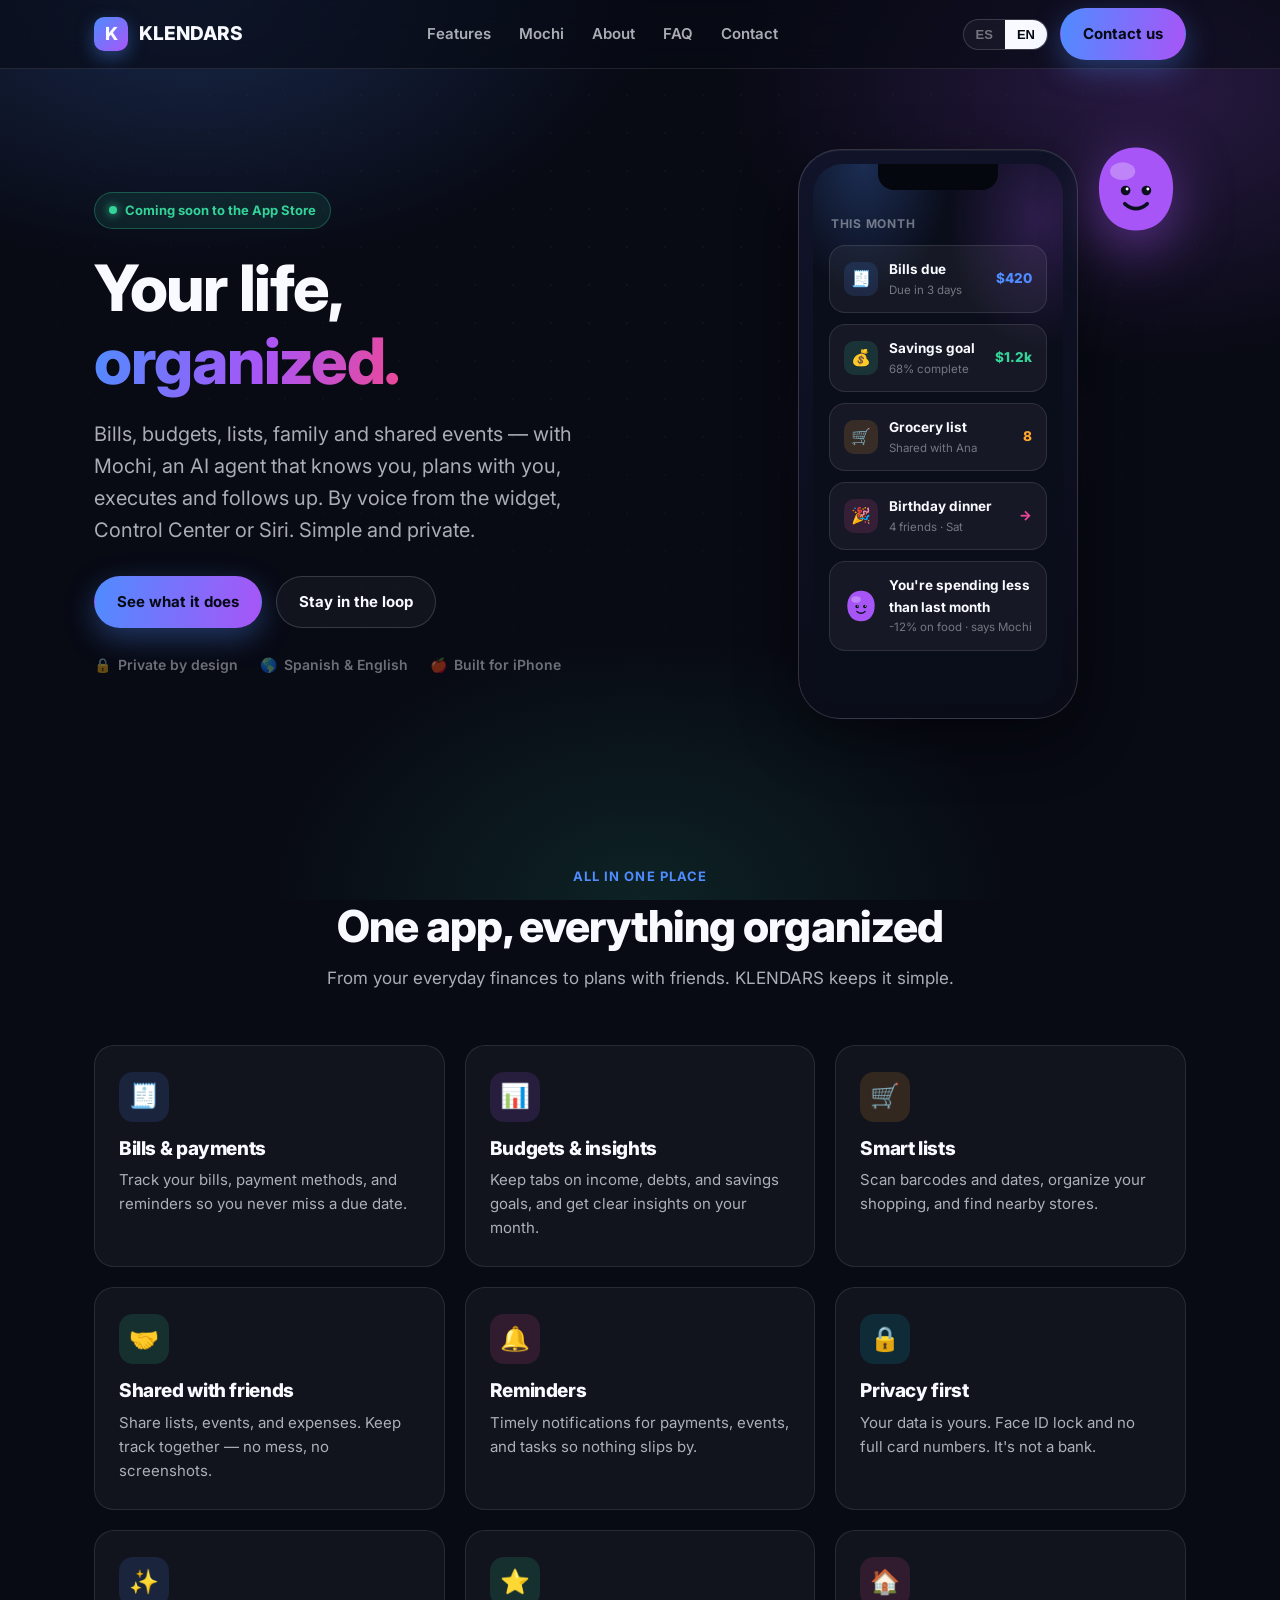
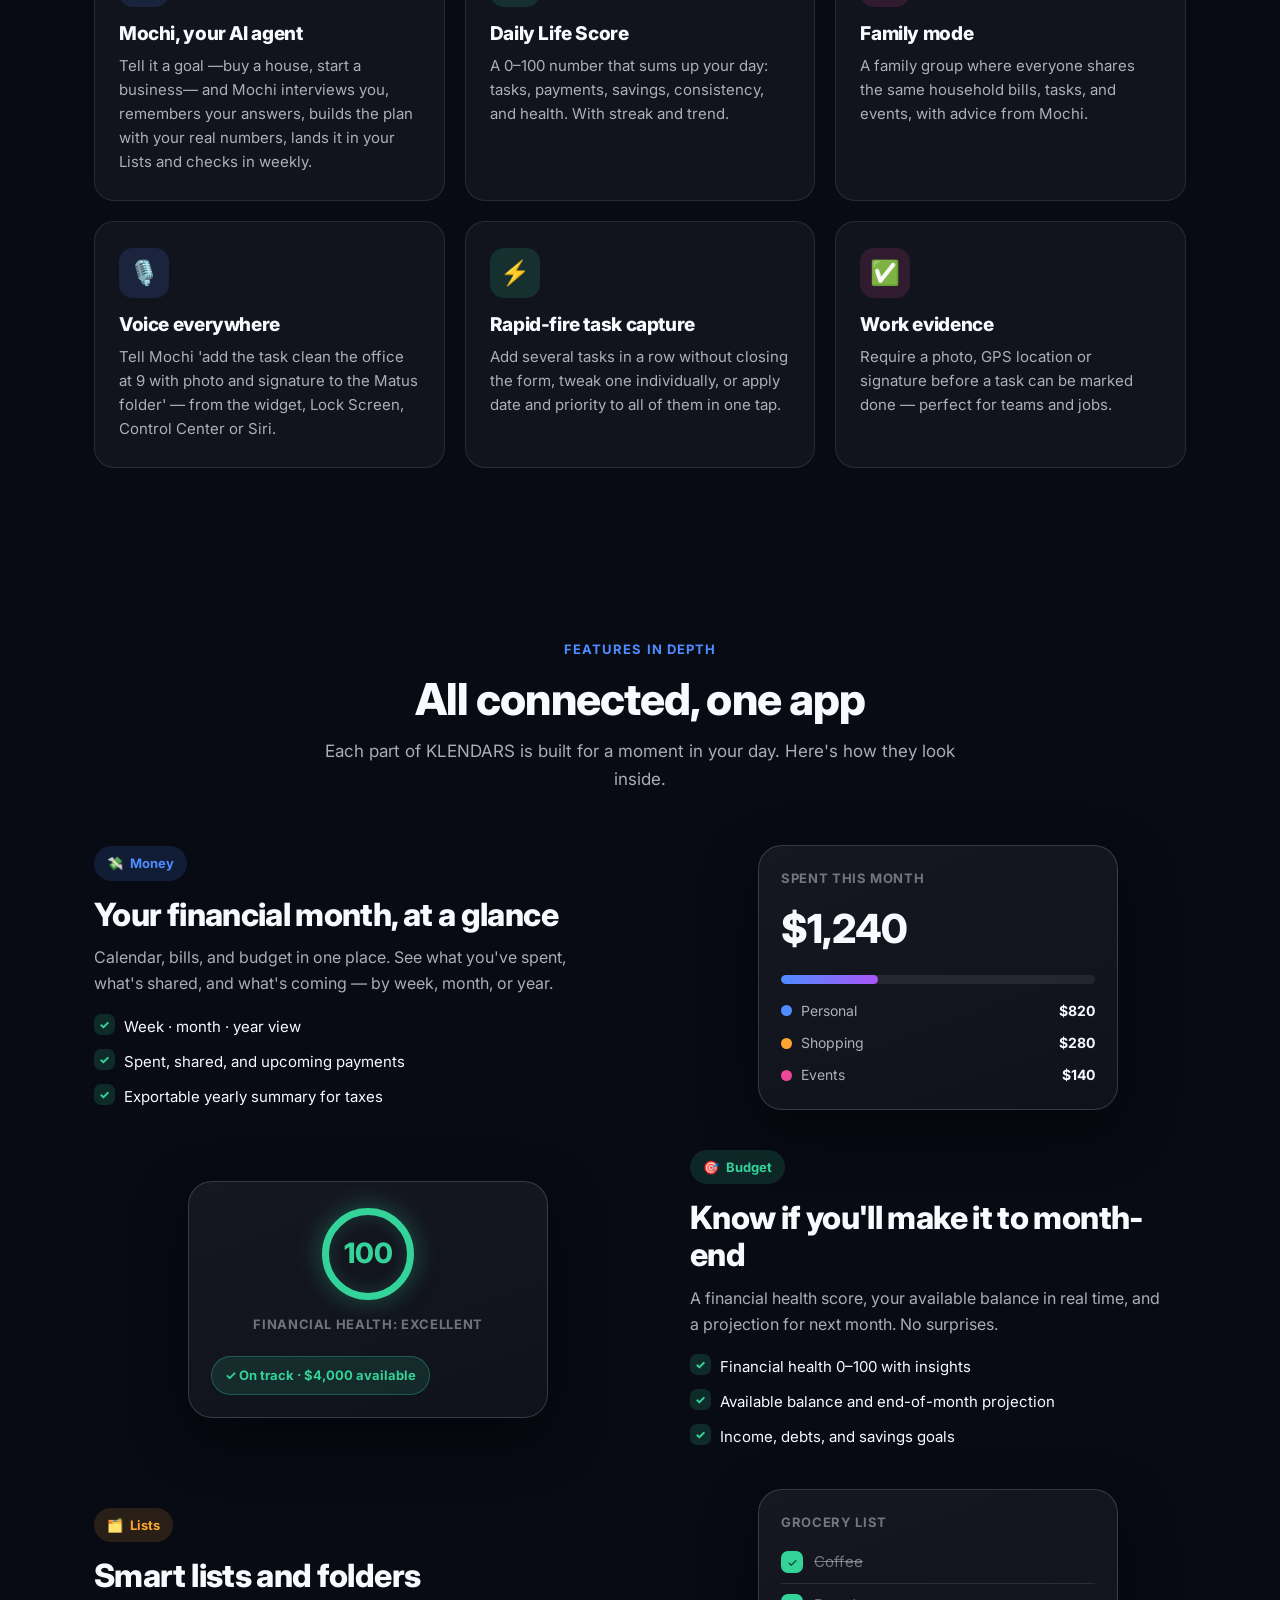
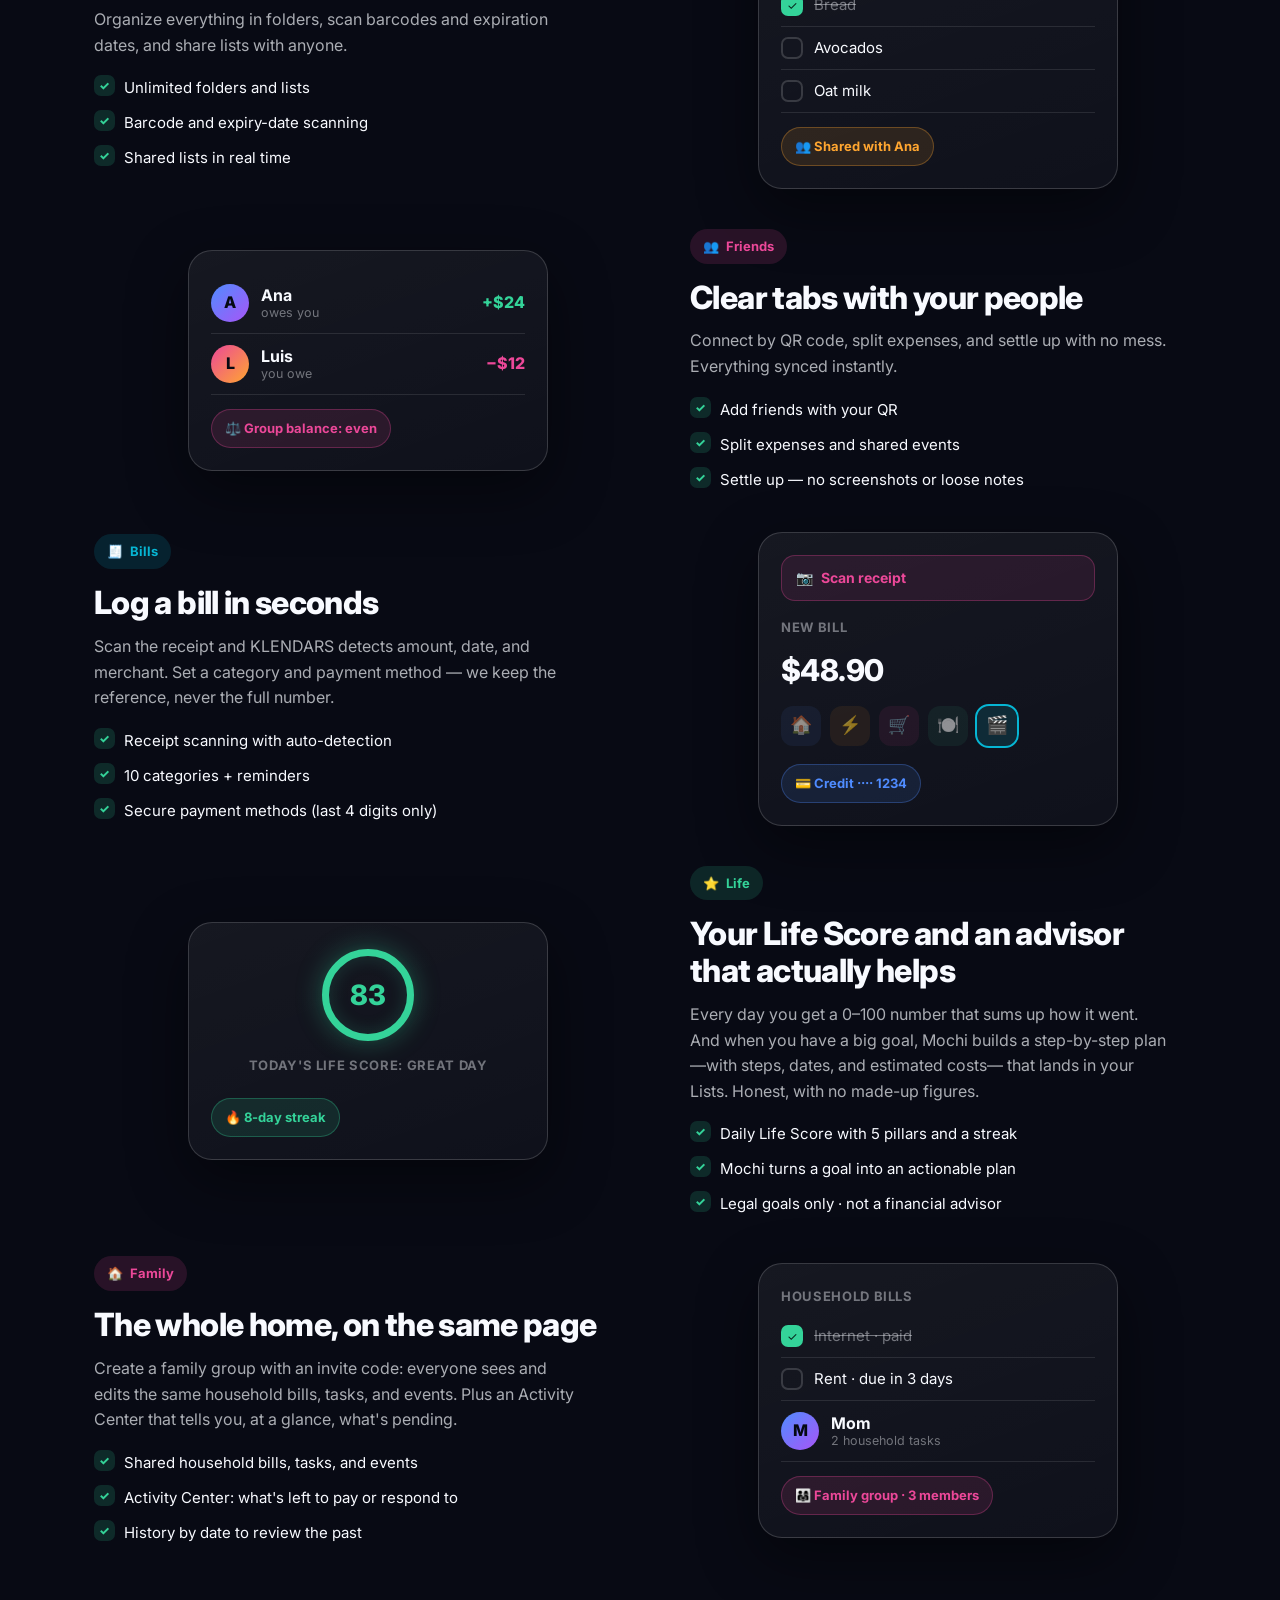
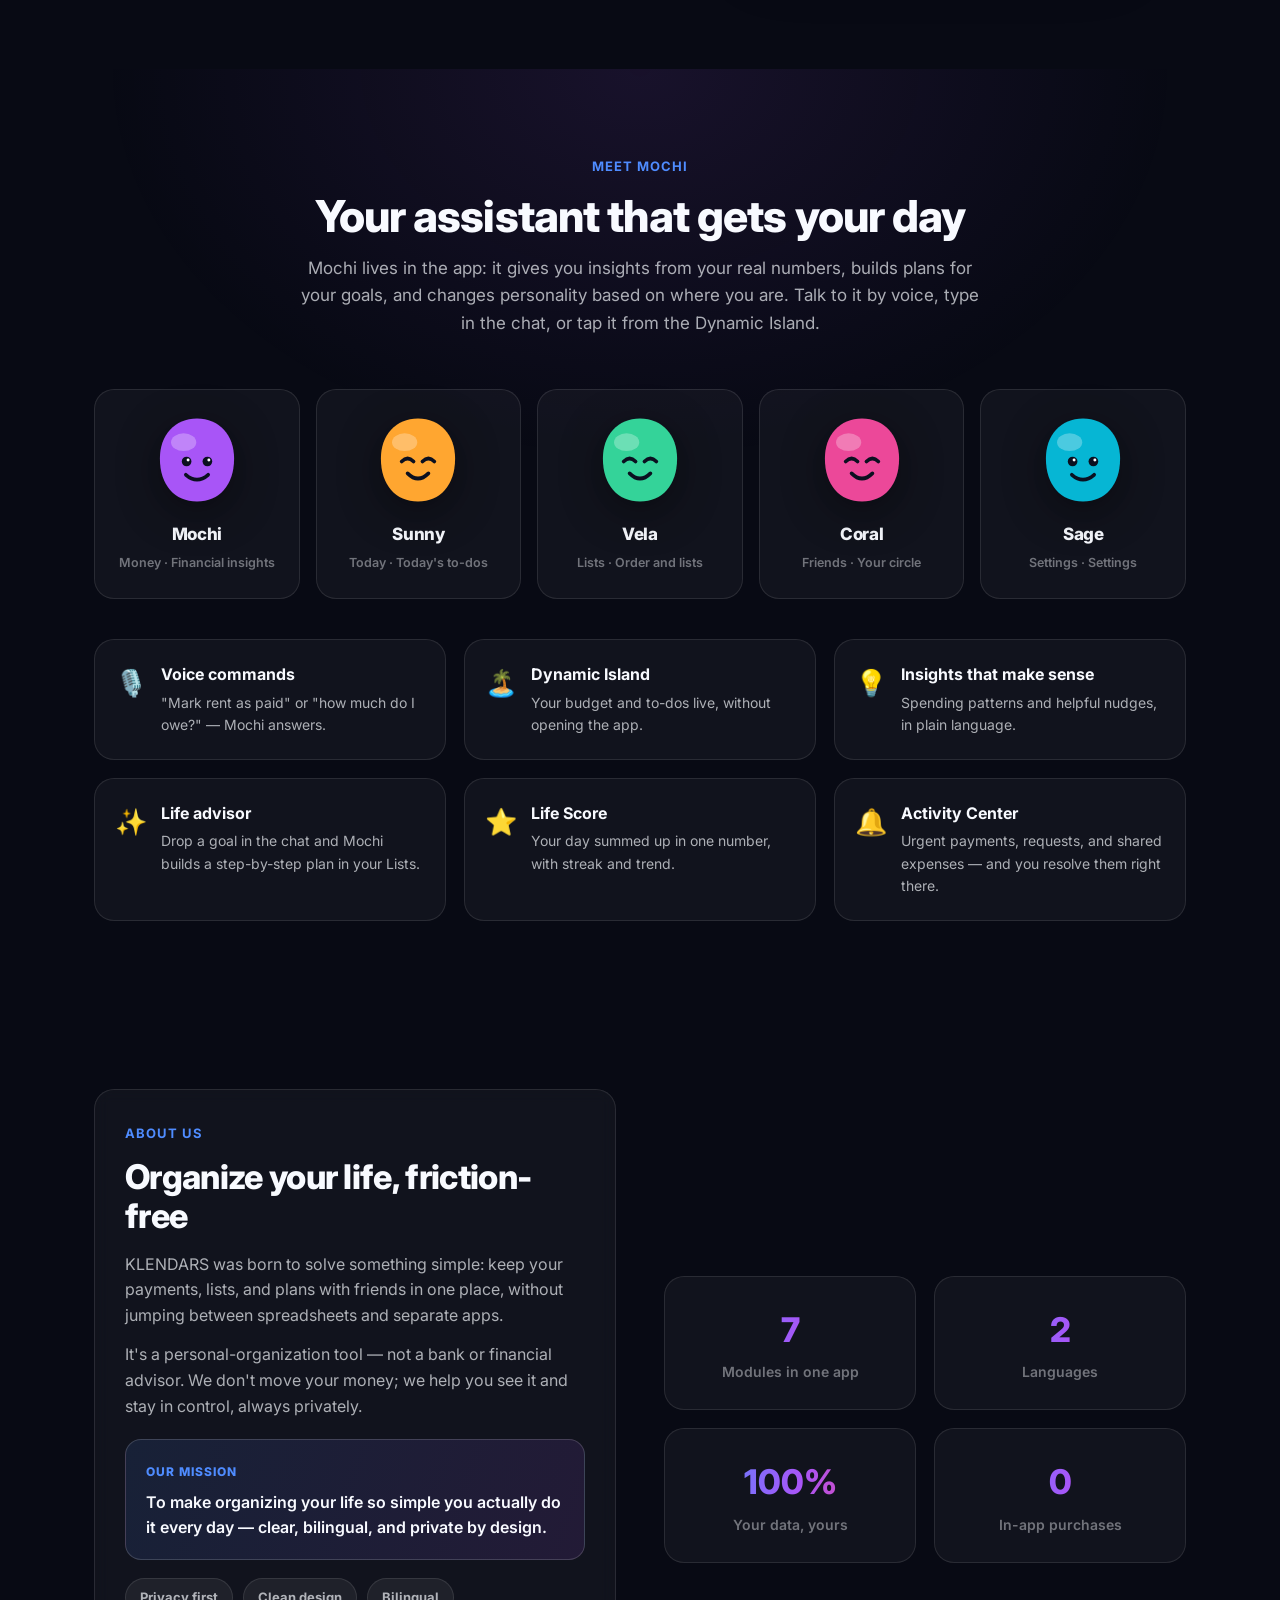
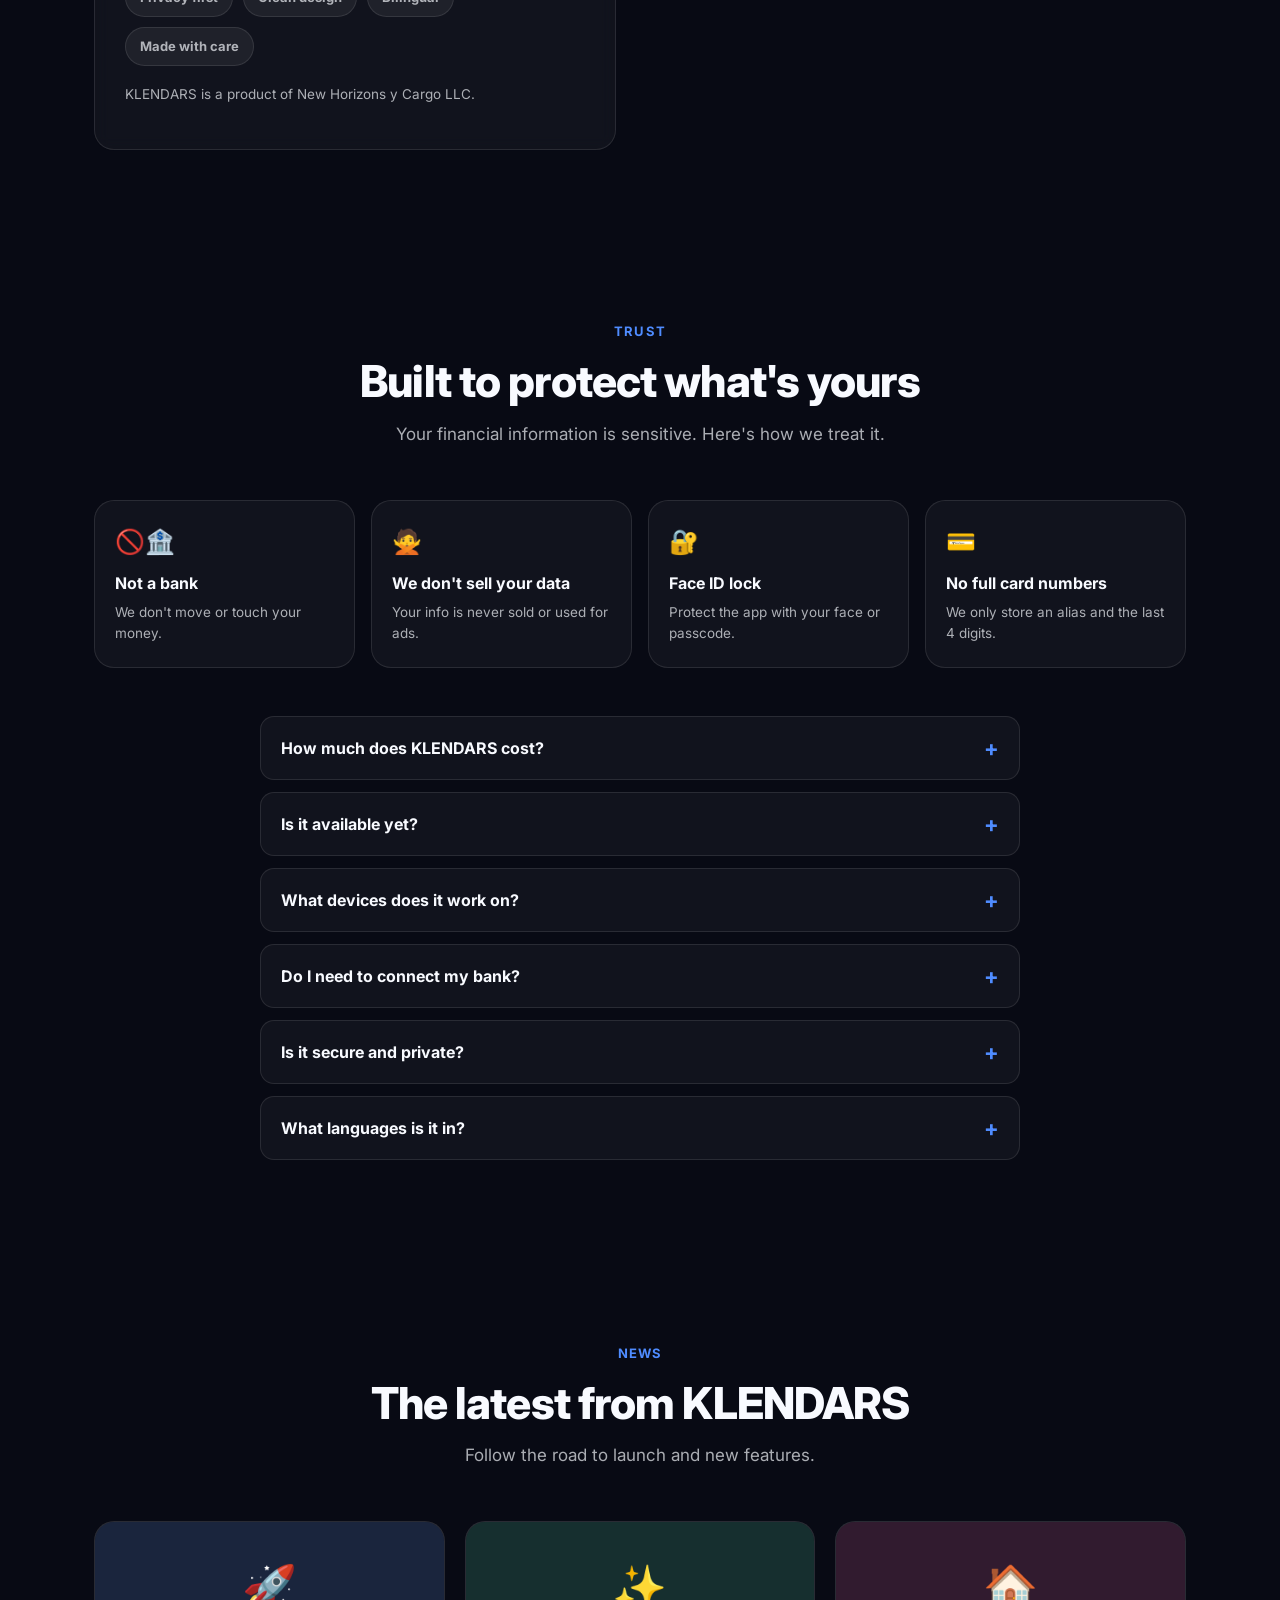
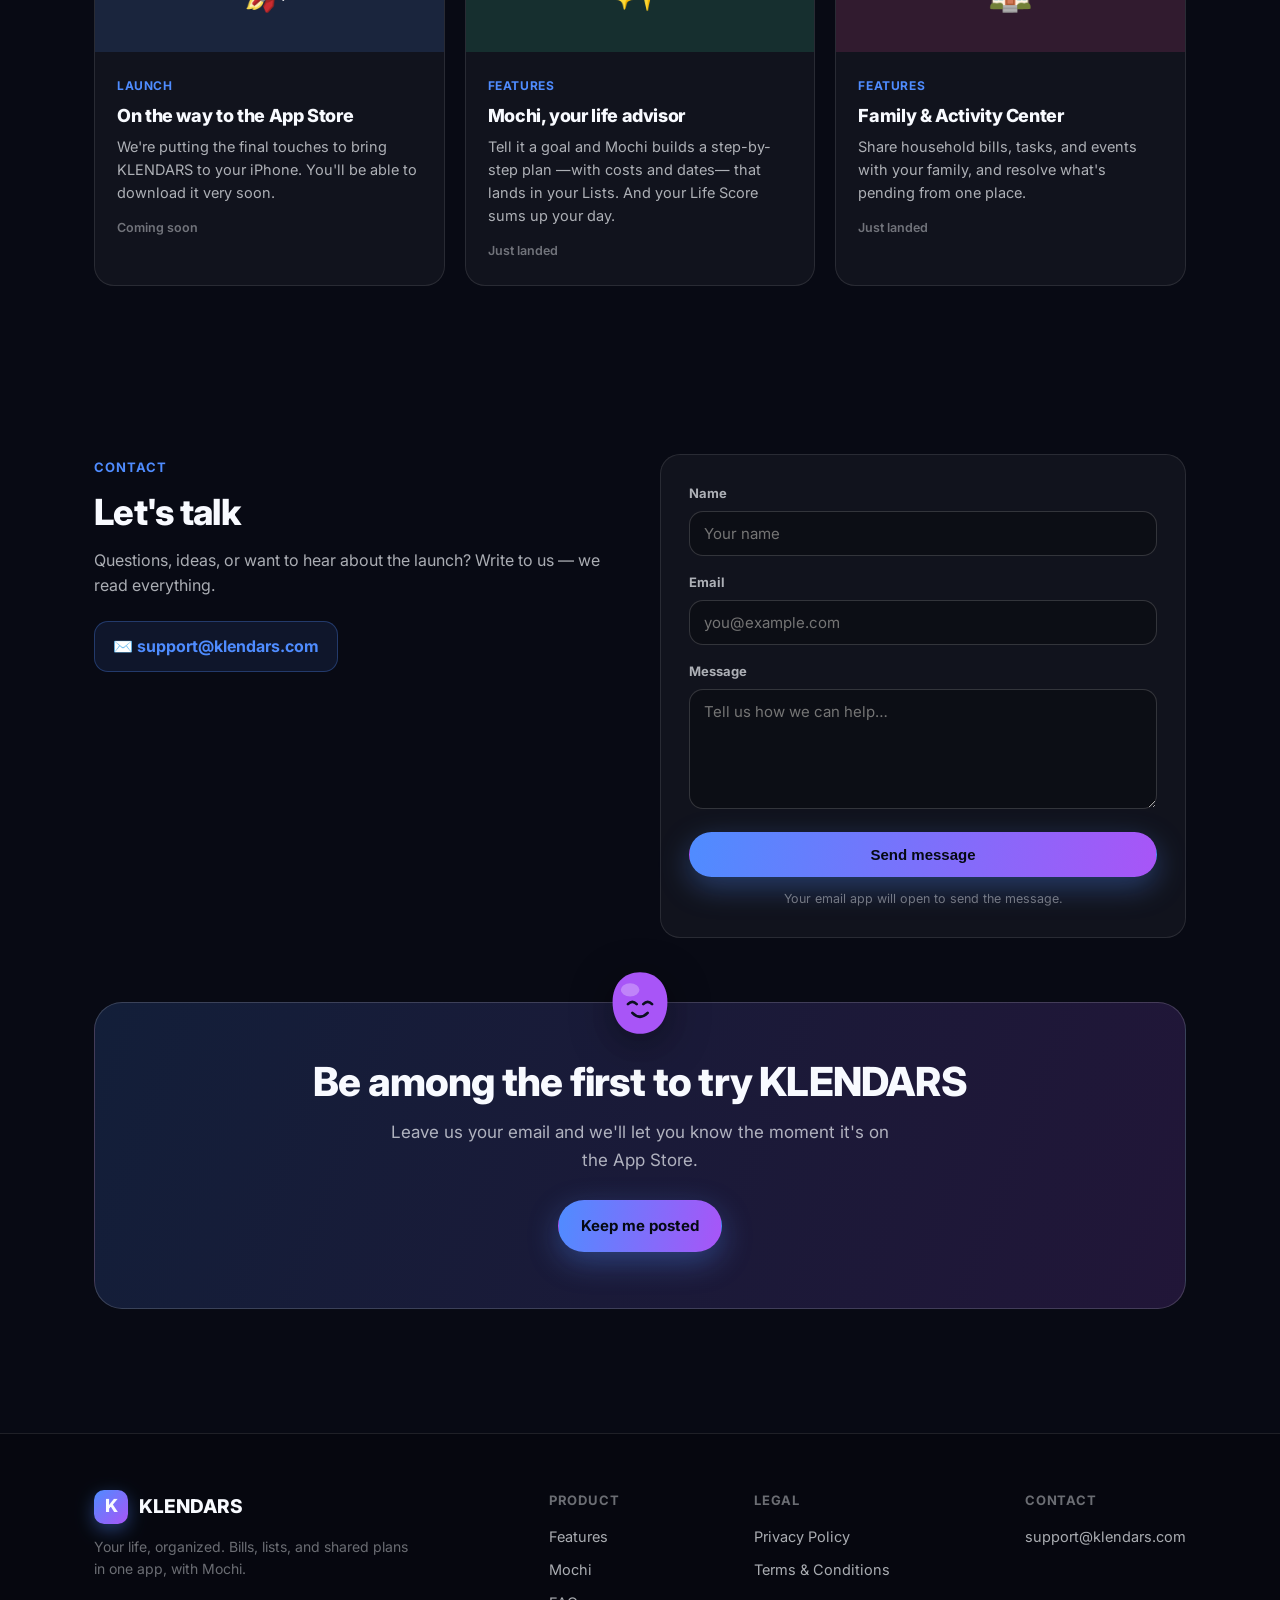
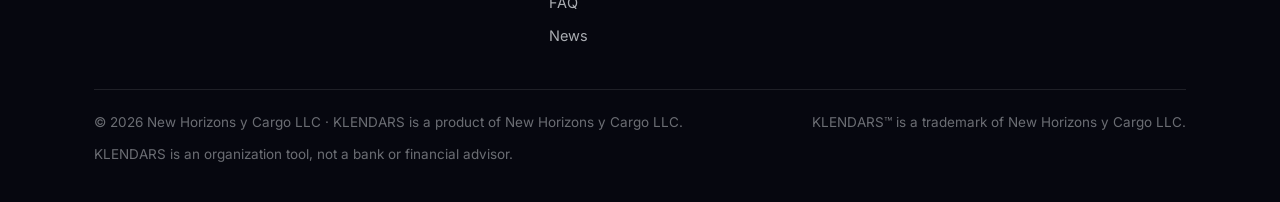
==== commit f6d73bac: "Add KLENDARS trademark notice to footer, terms and privacy" ====
--- a/index.html
+++ b/index.html
@@ -597,6 +597,7 @@
       </div>
       <div class="footer-bottom">
         <span>© <span id="year">2026</span> New Horizons y Cargo LLC · <span data-i18n="footer.productOf">KLENDARS es un producto de New Horizons y Cargo LLC.</span></span>
+        <span data-i18n="footer.trademark">KLENDARS™ es una marca de New Horizons y Cargo LLC.</span>
         <span data-i18n="footer.disclaimer">KLENDARS es una herramienta de organización, no un banco ni asesor financiero.</span>
       </div>
     </div>
